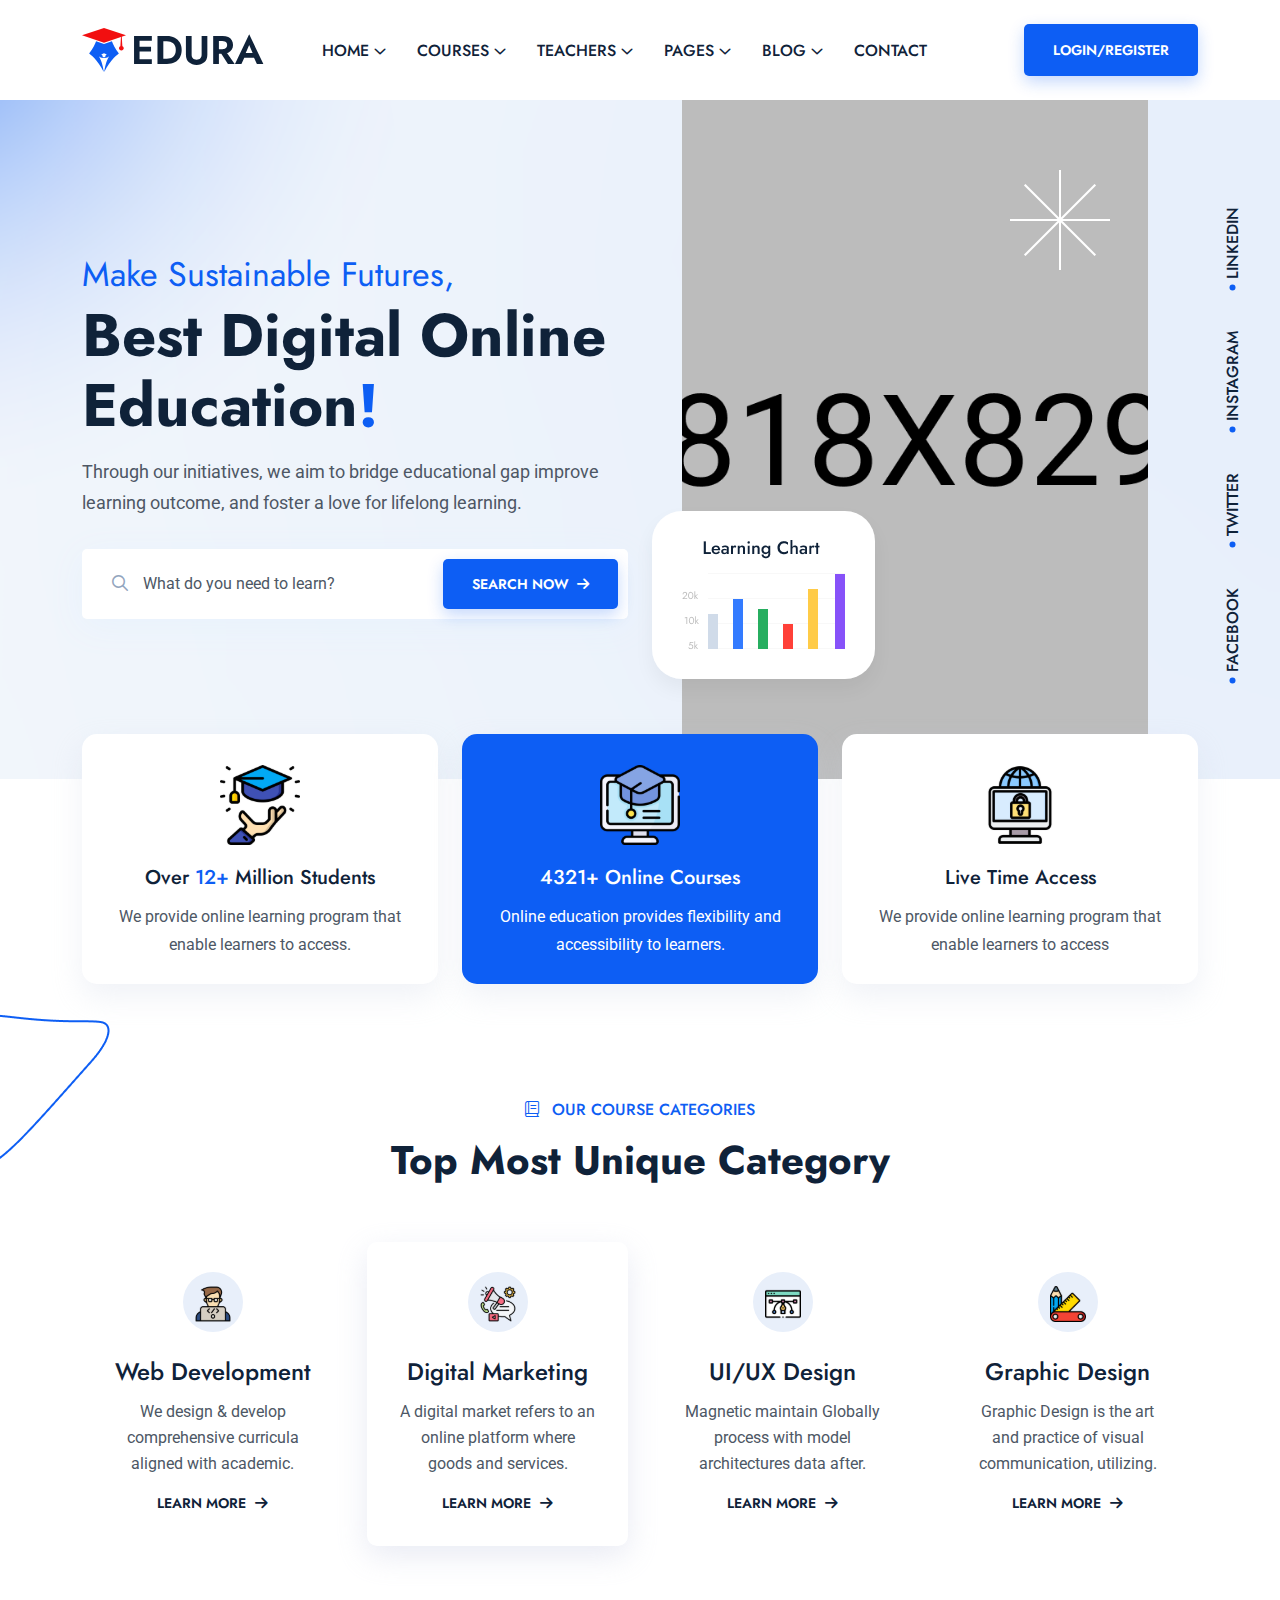
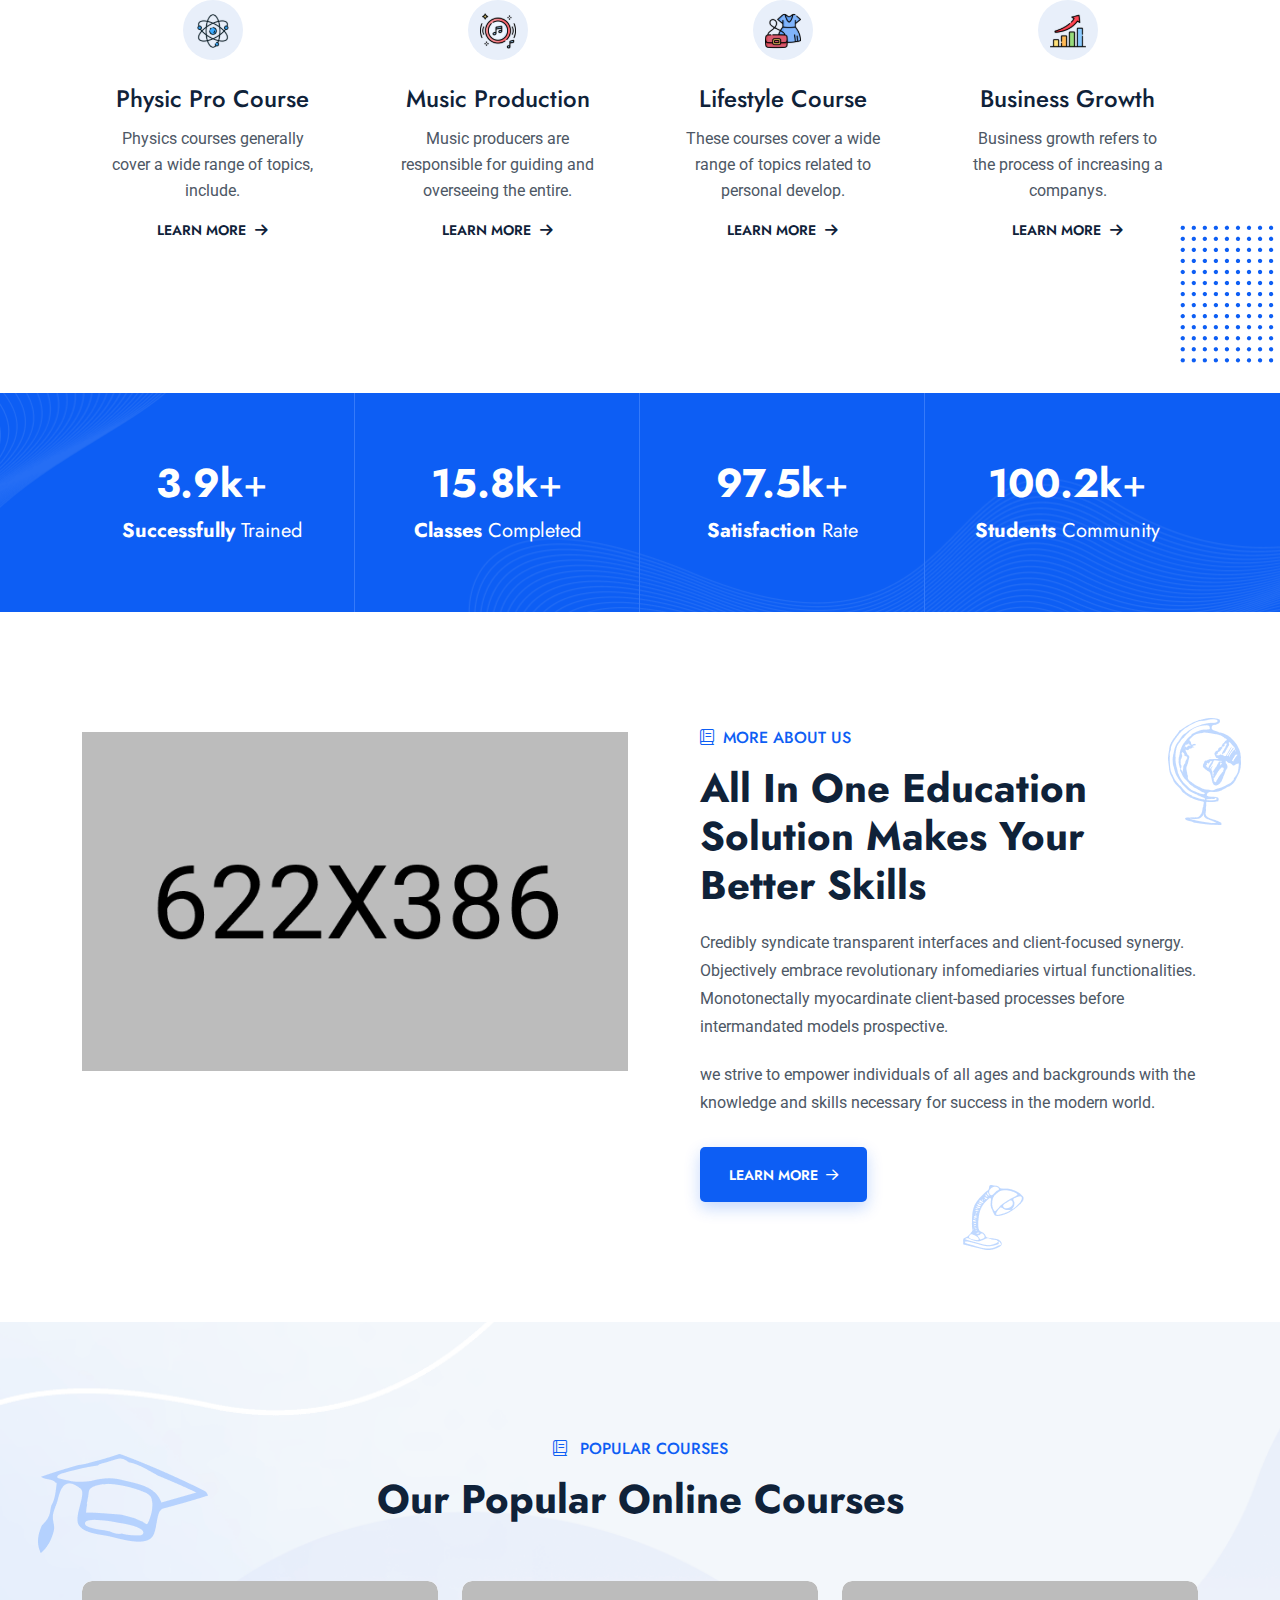
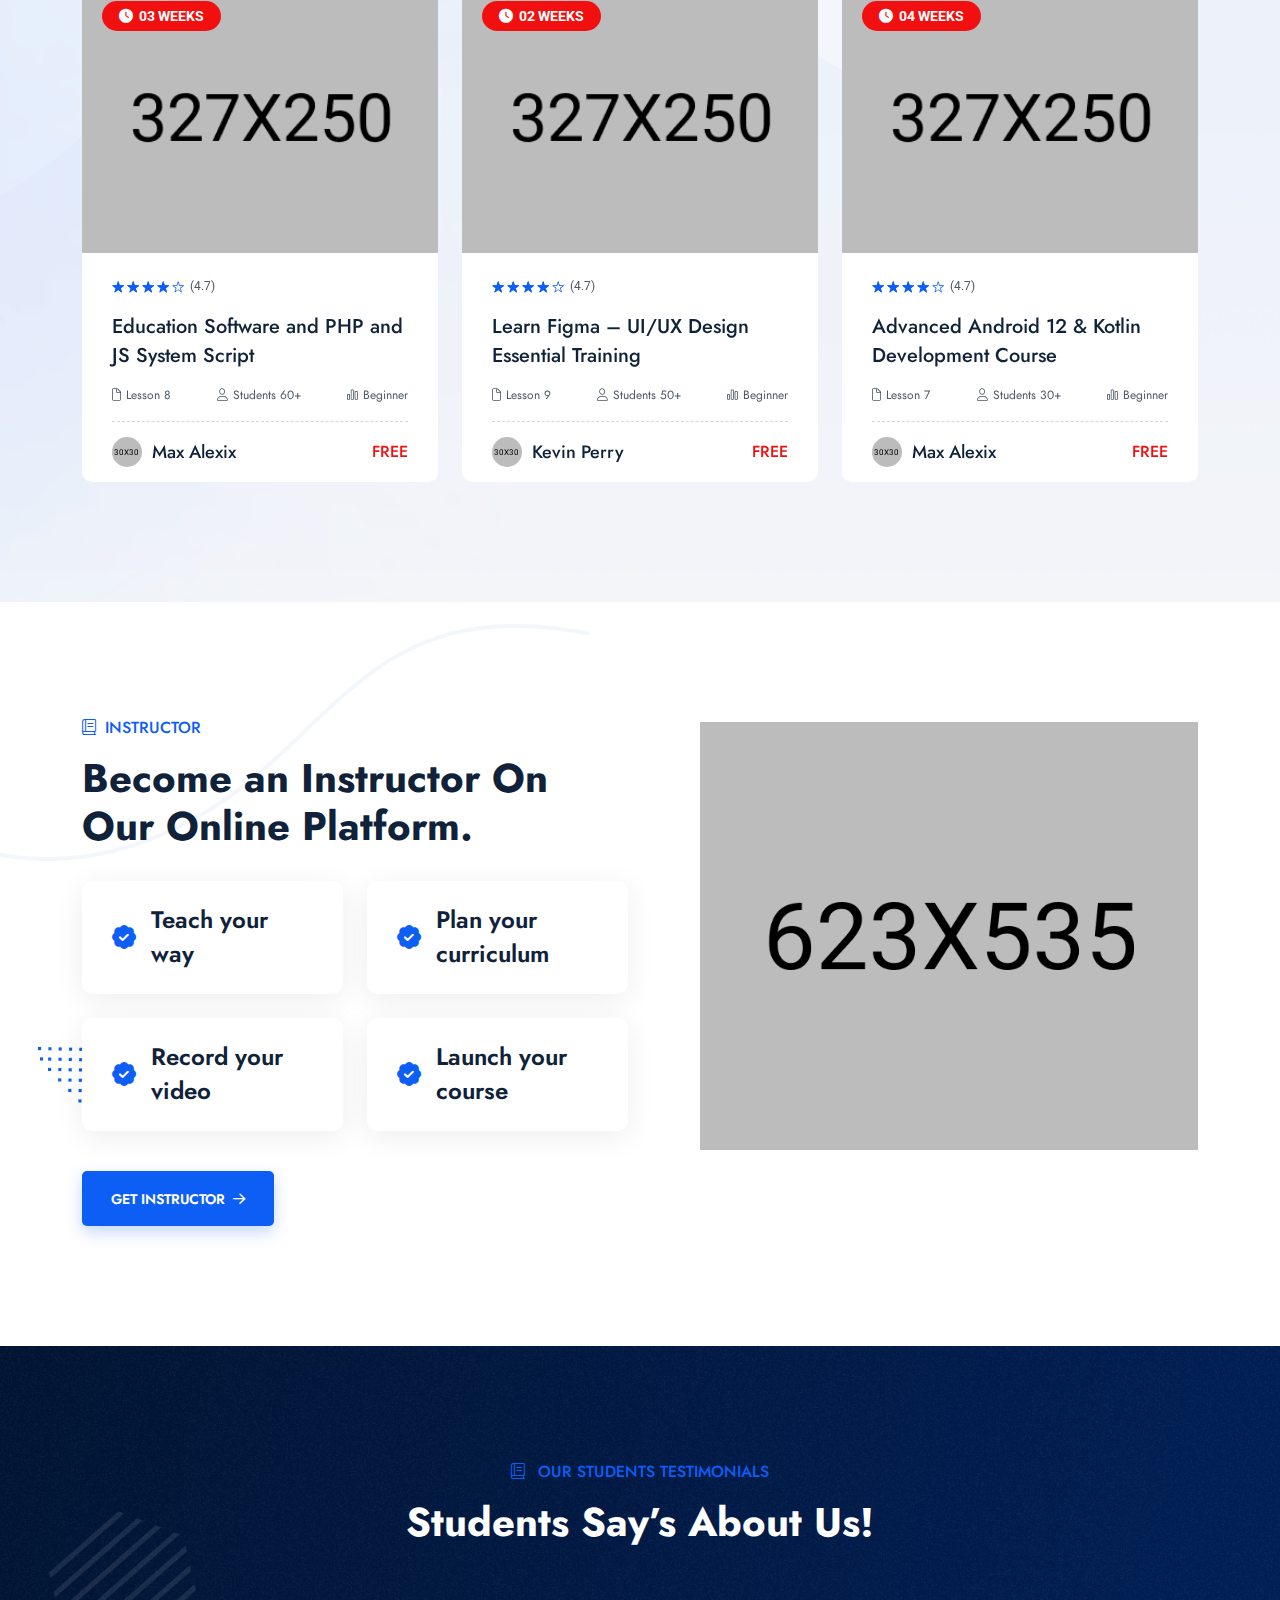
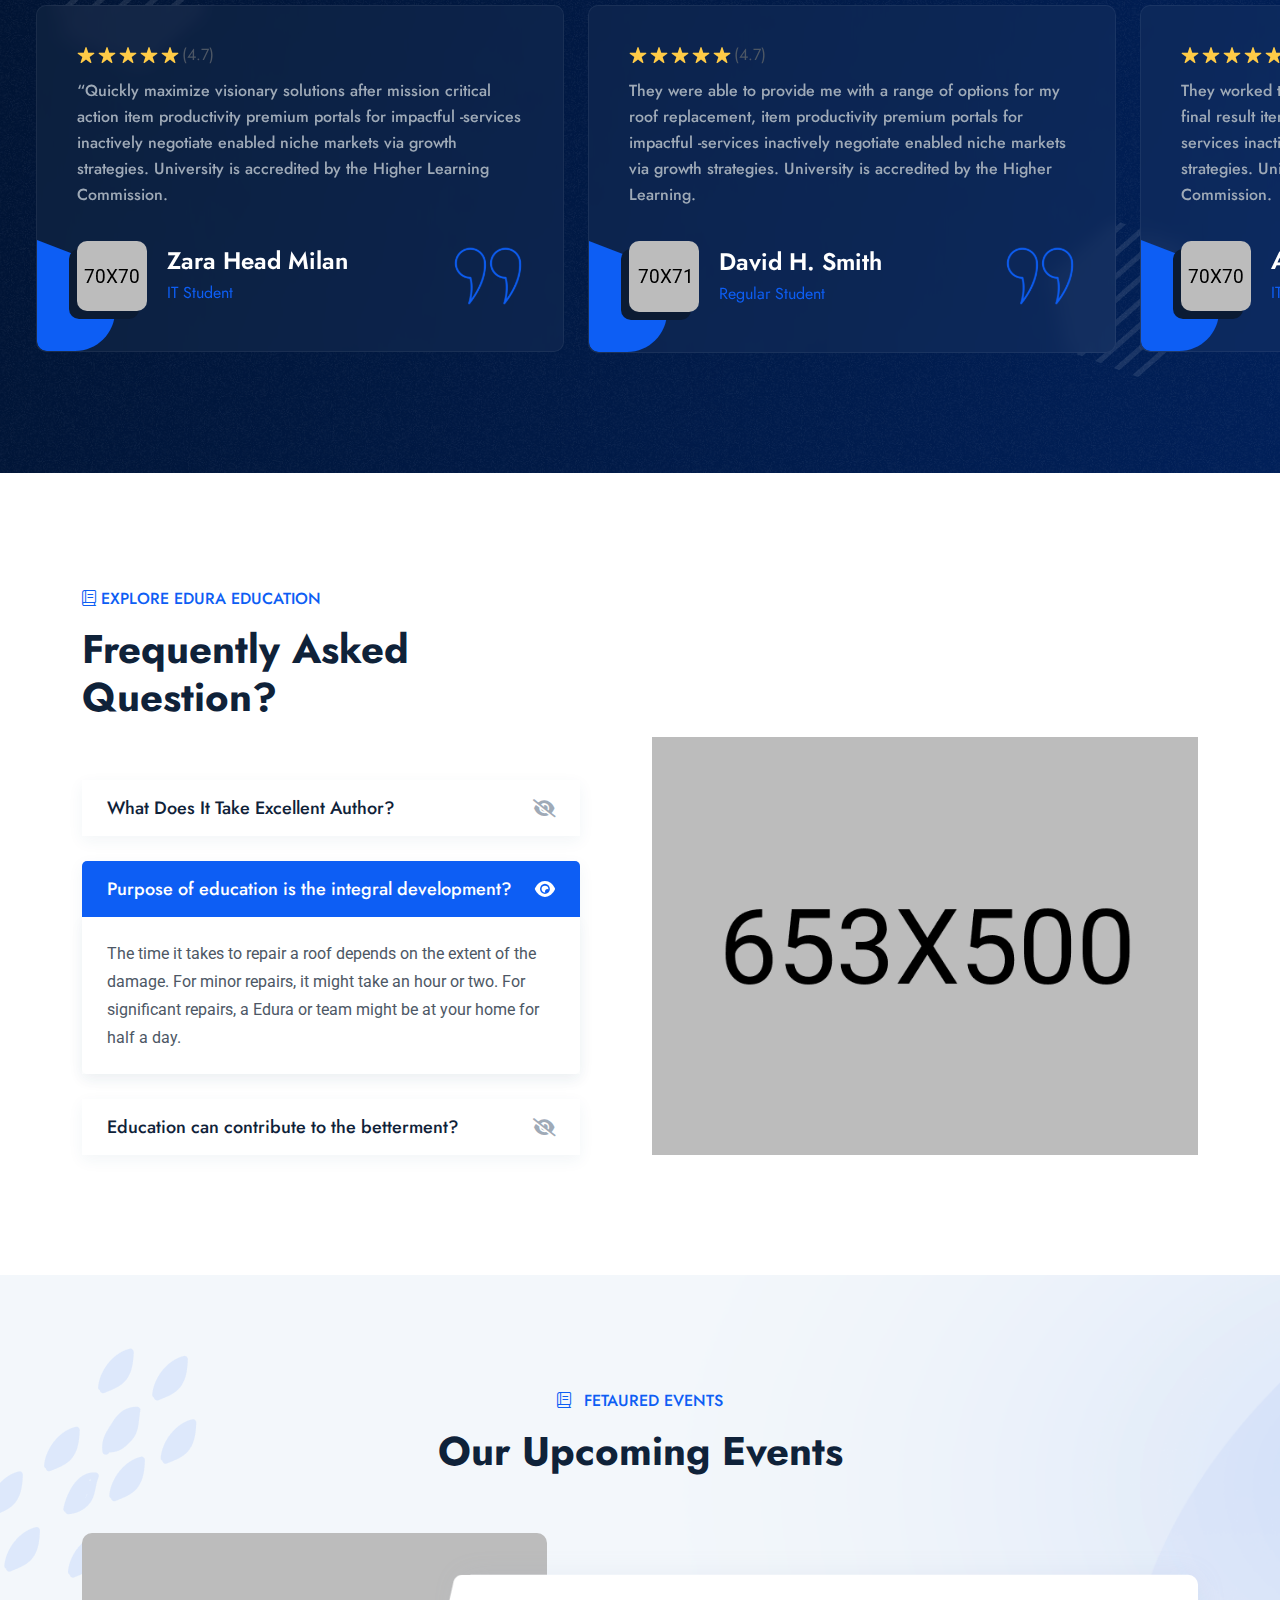
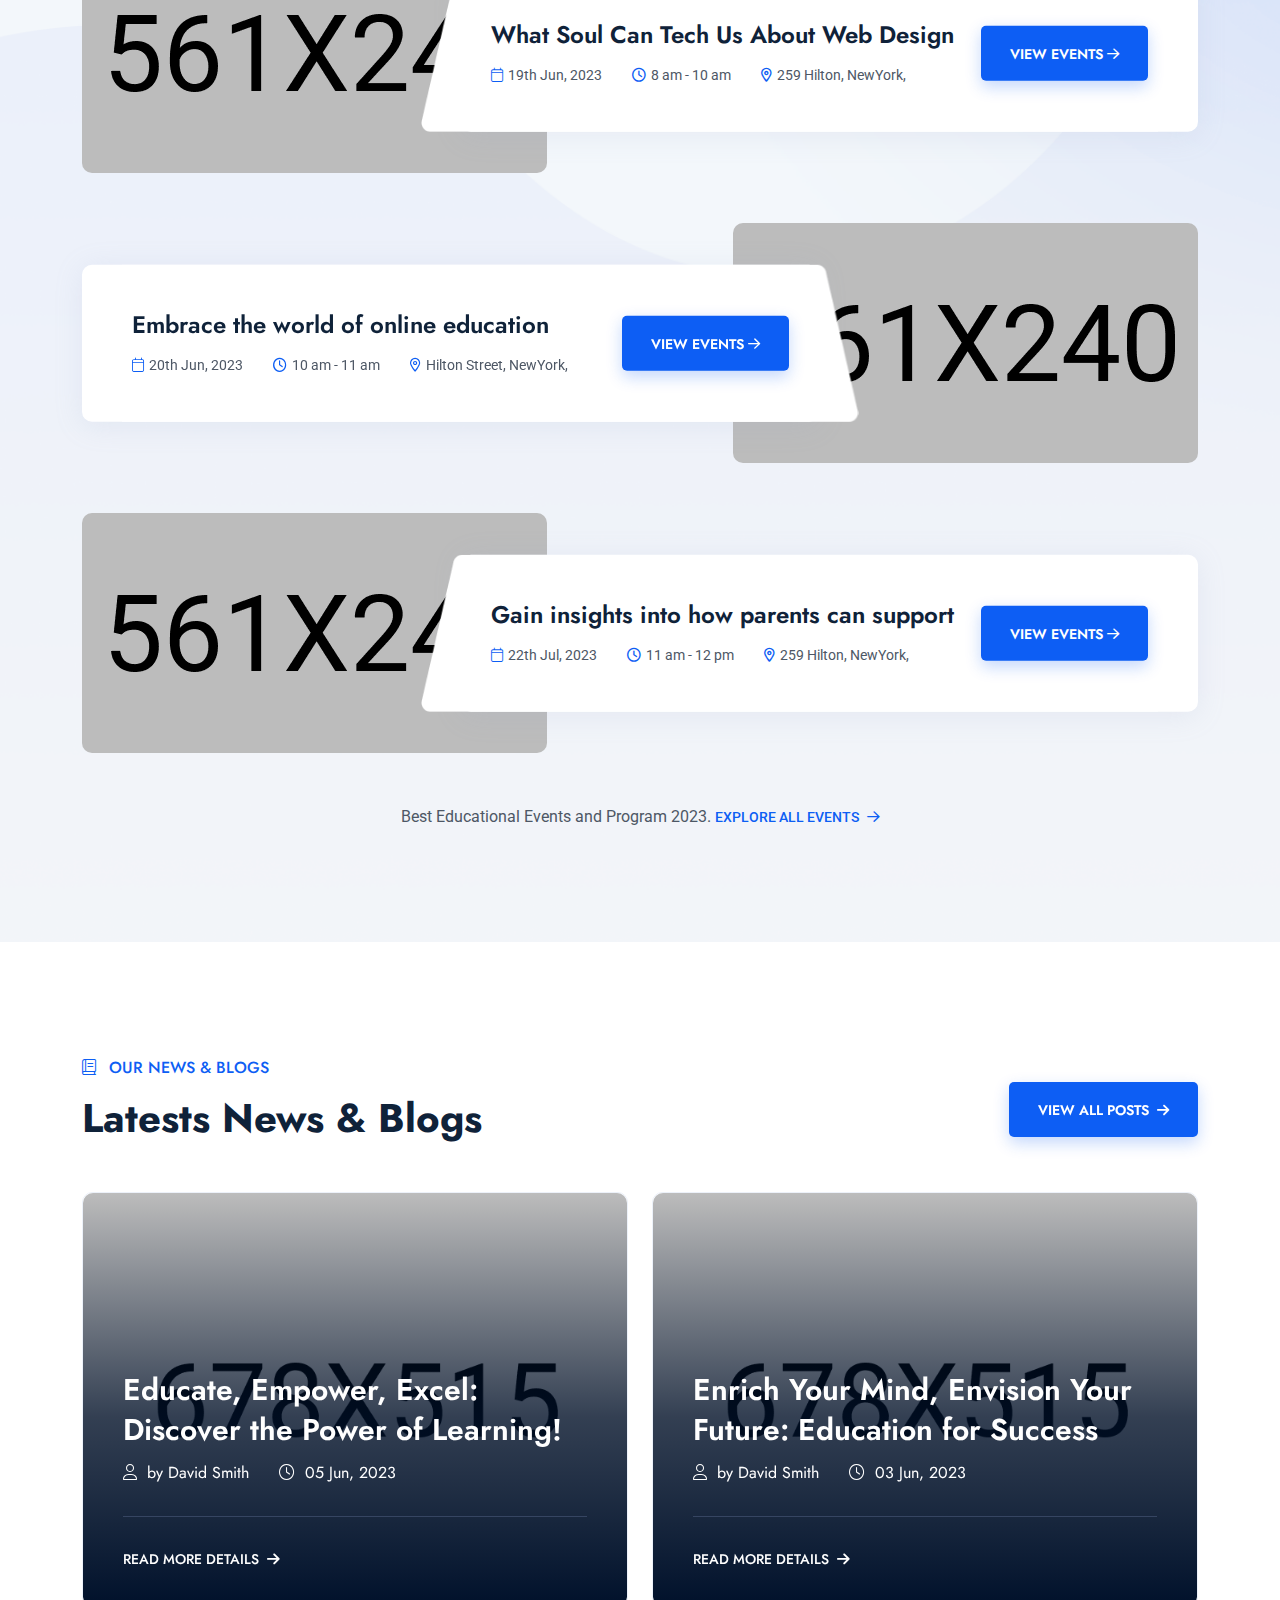
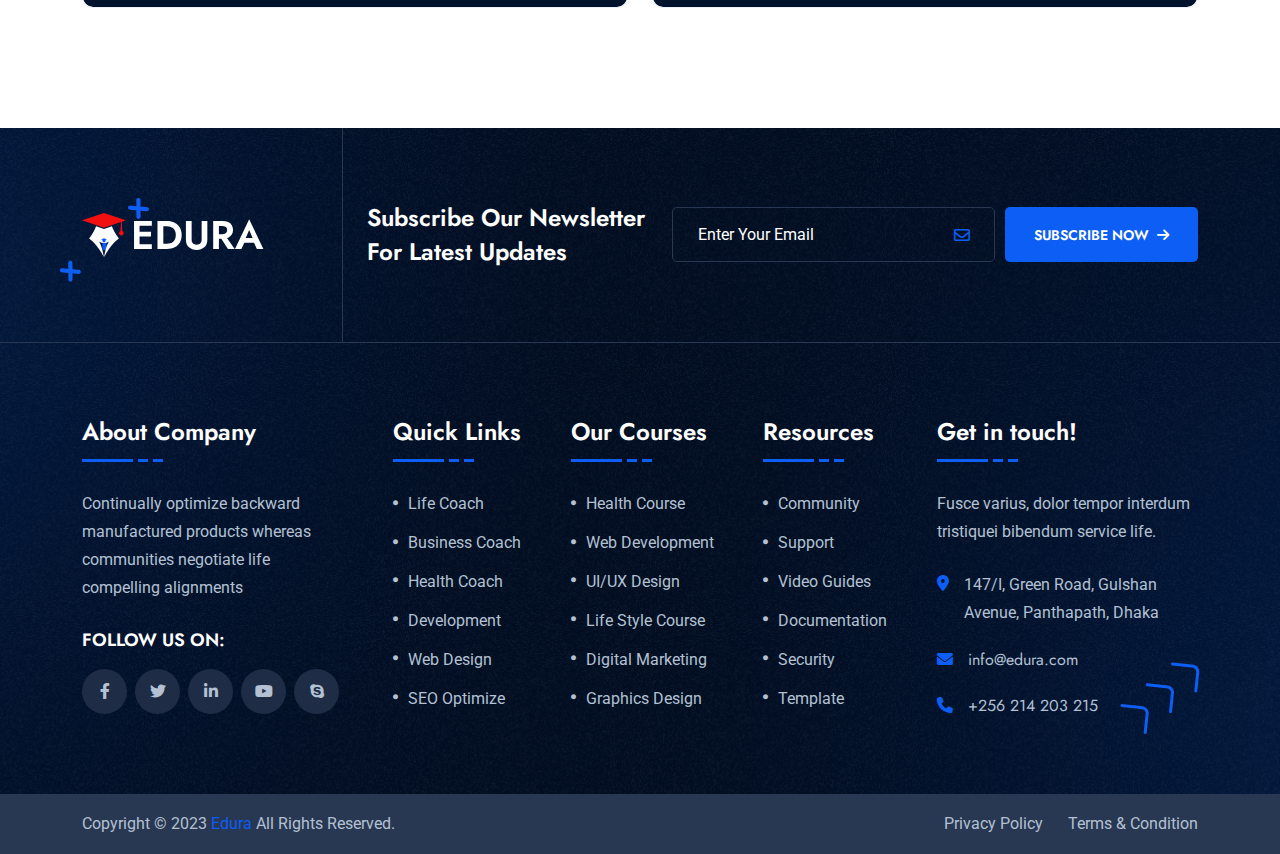
==== index.html @ b6bfb60b "first commit" ====
<!doctype html>
<html class="no-js" lang="zxx">

<head>
    <meta charset="utf-8">
    <meta http-equiv="x-ua-compatible" content="ie=edge">
    <title>Edura - Online Courses & Education HTML Template - Home Four</title>
    <meta name="author" content="themeholy">
    <meta name="description" content="Edura - Online Courses & Education HTML Template">
    <meta name="keywords" content="Edura - Online Courses & Education HTML Template">
    <meta name="robots" content="INDEX,FOLLOW">

    <!-- Mobile Specific Metas -->
    <meta name="viewport" content="width=device-width, initial-scale=1, shrink-to-fit=no">

    <!-- Favicons - Place favicon.ico in the root directory -->
    <link rel="apple-touch-icon" sizes="57x57" href="assets/img/favicons/apple-icon-57x57.png">
    <link rel="apple-touch-icon" sizes="60x60" href="assets/img/favicons/apple-icon-60x60.png">
    <link rel="apple-touch-icon" sizes="72x72" href="assets/img/favicons/apple-icon-72x72.png">
    <link rel="apple-touch-icon" sizes="76x76" href="assets/img/favicons/apple-icon-76x76.png">
    <link rel="apple-touch-icon" sizes="114x114" href="assets/img/favicons/apple-icon-114x114.png">
    <link rel="apple-touch-icon" sizes="120x120" href="assets/img/favicons/apple-icon-120x120.png">
    <link rel="apple-touch-icon" sizes="144x144" href="assets/img/favicons/apple-icon-144x144.png">
    <link rel="apple-touch-icon" sizes="152x152" href="assets/img/favicons/apple-icon-152x152.png">
    <link rel="apple-touch-icon" sizes="180x180" href="assets/img/favicons/apple-icon-180x180.png">
    <link rel="icon" type="image/png" sizes="192x192" href="assets/img/favicons/android-icon-192x192.png">
    <link rel="icon" type="image/png" sizes="32x32" href="assets/img/favicons/favicon-32x32.png">
    <link rel="icon" type="image/png" sizes="96x96" href="assets/img/favicons/favicon-96x96.png">
    <link rel="icon" type="image/png" sizes="16x16" href="assets/img/favicons/favicon-16x16.png">
    <link rel="manifest" href="assets/img/favicons/manifest.json">
    <meta name="msapplication-TileColor" content="#ffffff">
    <meta name="msapplication-TileImage" content="assets/img/favicons/ms-icon-144x144.png">
    <meta name="theme-color" content="#ffffff">

    <!--==============================
	  Google Fonts
	============================== -->
    <link rel="preconnect" href="https://fonts.googleapis.com">
    <link rel="preconnect" href="https://fonts.gstatic.com" crossorigin>
    <link href="https://fonts.googleapis.com/css2?family=Baloo+2:wght@400;500;600;700;800&family=Jost:wght@300;400;500;600;700;800;900&family=Roboto:wght@100;300;400;500;700&display=swap" rel="stylesheet">


    <!--==============================
	    All CSS File
	============================== -->
    <!-- Bootstrap -->
    <link rel="stylesheet" href="assets/css/bootstrap.min.css">
    <!-- Fontawesome Icon -->
    <link rel="stylesheet" href="assets/css/fontawesome.min.css">
    <!-- Magnific Popup -->
    <link rel="stylesheet" href="assets/css/magnific-popup.min.css">
    <!-- Slick Slider -->
    <link rel="stylesheet" href="assets/css/slick.min.css">
    <!-- Nice Select -->
    <link rel="stylesheet" href="assets/css/nice-select.min.css">
    <!-- Theme Custom CSS -->
    <link rel="stylesheet" href="assets/css/style.css">

</head>

<body>


    <!--[if lte IE 9]>
    	<p class="browserupgrade">You are using an <strong>outdated</strong> browser. Please <a href="https://browsehappy.com/">upgrade your browser</a> to improve your experience and security.</p>
  <![endif]-->



    <!--********************************
   		Code Start From Here 
	******************************** -->




    <!--==============================
     Preloader
  ==============================-->
    <div class="preloader ">
        <button class="th-btn style3 preloaderCls">Cancel Preloader </button>
        <div class="preloader-inner">
            <span class="loader"></span>
        </div>
    </div>
    <!--==============================
    Sidemenu
============================== -->
    <div class="sidemenu-wrapper d-none d-lg-block ">
        <div class="sidemenu-content">
            <button class="closeButton sideMenuCls"><i class="far fa-times"></i></button>
            <div class="widget woocommerce widget_shopping_cart">
                <h3 class="widget_title">Shopping cart</h3>
                <div class="widget_shopping_cart_content">
                    <ul class="woocommerce-mini-cart cart_list product_list_widget ">
                        <li class="woocommerce-mini-cart-item mini_cart_item">
                            <a href="#" class="remove remove_from_cart_button"><i class="far fa-times"></i></a>
                            <a href="#"><img src="assets/img/product/product_thumb_1_1.jpg" alt="Cart Image">Plastic Book Bags</a>
                            <span class="quantity">1 ×
                                <span class="woocommerce-Price-amount amount">
                                    <span class="woocommerce-Price-currencySymbol">$</span>940.00</span>
                            </span>
                        </li>
                        <li class="woocommerce-mini-cart-item mini_cart_item">
                            <a href="#" class="remove remove_from_cart_button"><i class="far fa-times"></i></a>
                            <a href="#"><img src="assets/img/product/product_thumb_1_2.jpg" alt="Cart Image">The Genie Mind</a>
                            <span class="quantity">1 ×
                                <span class="woocommerce-Price-amount amount">
                                    <span class="woocommerce-Price-currencySymbol">$</span>899.00</span>
                            </span>
                        </li>
                        <li class="woocommerce-mini-cart-item mini_cart_item">
                            <a href="#" class="remove remove_from_cart_button"><i class="far fa-times"></i></a>
                            <a href="#"><img src="assets/img/product/product_thumb_1_3.jpg" alt="Cart Image">The Energy Book</a>
                            <span class="quantity">1 ×
                                <span class="woocommerce-Price-amount amount">
                                    <span class="woocommerce-Price-currencySymbol">$</span>756.00</span>
                            </span>
                        </li>
                        <li class="woocommerce-mini-cart-item mini_cart_item">
                            <a href="#" class="remove remove_from_cart_button"><i class="far fa-times"></i></a>
                            <a href="#"><img src="assets/img/product/product_thumb_1_4.jpg" alt="Cart Image">Pencil Bag</a>
                            <span class="quantity">1 ×
                                <span class="woocommerce-Price-amount amount">
                                    <span class="woocommerce-Price-currencySymbol">$</span>723.00</span>
                            </span>
                        </li>
                        <li class="woocommerce-mini-cart-item mini_cart_item">
                            <a href="#" class="remove remove_from_cart_button"><i class="far fa-times"></i></a>
                            <a href="#"><img src="assets/img/product/product_thumb_1_5.jpg" alt="Cart Image">Sharpner</a>
                            <span class="quantity">1 ×
                                <span class="woocommerce-Price-amount amount">
                                    <span class="woocommerce-Price-currencySymbol">$</span>1080.00</span>
                            </span>
                        </li>
                    </ul>
                    <p class="woocommerce-mini-cart__total total">
                        <strong>Subtotal:</strong>
                        <span class="woocommerce-Price-amount amount">
                            <span class="woocommerce-Price-currencySymbol">$</span>4398.00</span>
                    </p>
                    <p class="woocommerce-mini-cart__buttons buttons">
                        <a href="cart.html" class="th-btn wc-forward">View cart</a>
                        <a href="checkout.html" class="th-btn checkout wc-forward">Checkout</a>
                    </p>
                </div>
            </div>
        </div>
    </div>
    <div class="popup-search-box d-none d-lg-block">
        <button class="searchClose"><i class="fal fa-times"></i></button>
        <form action="#">
            <input type="text" placeholder="What are you looking for?">
            <button type="submit"><i class="fal fa-search"></i></button>
        </form>
    </div>
    <!--==============================
    Mobile Menu
  ============================== -->
    <div class="th-menu-wrapper">
        <div class="th-menu-area text-center">
            <button class="th-menu-toggle"><i class="fal fa-times"></i></button>
            <div class="mobile-logo">
                <a href="index.html"><img src="assets/img/logo.svg" alt="Edura"></a>
            </div>
            <div class="th-mobile-menu">
                <ul>
                    <li class="menu-item-has-children">
                        <a href="index.html">Home</a>
                        <ul class="sub-menu">
                            <li class="menu-item-has-children">
                                <a href="#">Multipage</a>
                                <ul class="sub-menu">
                                    <li><a href="index.html">Home University</a></li>
                                    <li><a href="home-2.html">Home Online Education</a></li>
                                    <li><a href="home-3.html">Home University Admission</a></li>
                                    <li><a href="home-4.html">Home Digital Education</a></li>
                                    <li><a href="home-5.html">Home Academy <span class="new-label">New</span></a></li>
                                    <li><a href="home-6.html">Home Online Training <span class="new-label">New</span></a></li>
                                    <li><a href="home-7.html">Home Online Mentors <span class="new-label">New</span></a></li>
                                    <li><a href="home-8.html">Home Online Courses <span class="new-label">New</span></a></li>
                                    <li><a href="home-9.html">Home Kindergarten <span class="new-label">New</span></a></li>
                                    <li><a href="home-10.html">Home University <span class="new-label">New</span></a></li>
                                    <li><a href="home-11.html">Online Education <span class="new-label">New</span></a></li>
                                    <li><a href="home-12.html">Online Instructor <span class="new-label">New</span></a></li>
                                    <li><a href="home-13.html">Skill Development <span class="new-label">New</span></a></li>
                                    <li><a href="home-14.html">Home Trainer <span class="new-label">New</span></a></li>
                                    <li><a href="home-15.html">Home Admission <span class="new-label">New</span></a></li>
                                </ul>
                            </li>
                            <li class="menu-item-has-children">
                                <a href="#">Onepage</a>
                                <ul class="sub-menu">
                                    <li><a href="home1-onepage.html">University Onepage</a></li>
                                    <li><a href="home2-onepage.html">Online Education Onepage</a></li>
                                    <li><a href="home3-onepage.html">University Admission Onepage</a></li>
                                    <li><a href="home4-onepage.html">Digital Education Onepage</a></li>
                                    <li><a href="home5-onepage.html">Academy Onepage <span class="new-label">New</span></a></li>
                                    <li><a href="home6-onepage.html">Online Training Onepage <span class="new-label">New</span></a></li>
                                    <li><a href="home7-onepage.html">Online Mentors Onepage <span class="new-label">New</span></a></li>
                                    <li><a href="home8-onepage.html">Online Courses Onepage <span class="new-label">New</span></a></li>
                                    <li><a href="home9-onepage.html">Kindergarten Onepage <span class="new-label">New</span></a></li>
                                    <li><a href="home10-onepage.html">University Onepage <span class="new-label">New</span></a></li>
                                    <li><a href="home11-onepage.html">Online Education Onepage <span class="new-label">New</span></a></li>
                                    <li><a href="home12-onepage.html">Online Instructor Onepage <span class="new-label">New</span></a></li>
                                    <li><a href="home13-onepage.html">Skill Development Onepage <span class="new-label">New</span></a></li>
                                    <li><a href="home14-onepage.html">Trainer Onepage <span class="new-label">New</span></a></li>
                                    <li><a href="home15-onepage.html">Admission Onepage <span class="new-label">New</span></a></li>
                                </ul>
                            </li>
                            <li class="menu-item-has-children">
                                <a href="#">RTL</a>
                                <ul class="sub-menu">
                                    <li><a href="home1-rtl.html">University RTL</a></li>
                                    <li><a href="home2-rtl.html">Online Education RTL</a></li>
                                    <li><a href="home3-rtl.html">University Admission RTL</a></li>
                                    <li><a href="home4-rtl.html">Digital Education RTL</a></li>
                                </ul>
                            </li>
                        </ul>
                    </li>
                    <li class="menu-item-has-children">
                        <a href="#">Courses</a>
                        <ul class="sub-menu">
                            <li><a href="course.html">Courses With Sidebar</a></li>
                            <li><a href="course-2.html">Courses Without Sidebar</a></li>
                            <li><a href="course-3.html">Courses Videos</a></li>
                            <li><a href="course-details.html">Course Details</a></li>
                        </ul>
                    </li>
                    <li class="menu-item-has-children">
                        <a href="#">Teachers</a>
                        <ul class="sub-menu">
                            <li><a href="team.html">Instructors</a></li>
                            <li><a href="team-details.html">Instructors Details</a></li>
                        </ul>
                    </li>
                    <li class="menu-item-has-children">
                        <a href="#">Pages</a>
                        <ul class="sub-menu">
                            <li><a href="about.html">About Us</a></li>
                            <li class="menu-item-has-children">
                                <a href="#">Shop</a>
                                <ul class="sub-menu">
                                    <li><a href="shop.html">Shop</a></li>
                                    <li><a href="shop-details.html">Shop Details</a></li>
                                    <li><a href="cart.html">Cart Page</a></li>
                                    <li><a href="checkout.html">Checkout</a></li>
                                    <li><a href="wishlist.html">Wishlist</a></li>
                                </ul>
                            </li>
                            <li><a href="event.html">Events</a></li>
                            <li><a href="event-details.html">Event Details</a></li>
                            <li><a href="gallery.html">Gallery</a></li>
                            <li><a href="error.html">Error Page</a></li>
                        </ul>
                    </li>
                    <li class="menu-item-has-children">
                        <a href="#">Blog</a>
                        <ul class="sub-menu">
                            <li><a href="blog.html">Blog</a></li>
                            <li><a href="blog-details.html">Blog Details</a></li>
                        </ul>
                    </li>
                    <li>
                        <a href="contact.html">Contact</a>
                    </li>
                </ul>
            </div>
        </div>
    </div>
    <!--==============================
	Header Area
==============================-->
    <header class="th-header header-layout4">
        <div class="sticky-wrapper">
            <!-- Main Menu Area -->
            <div class="menu-area">
                <div class="container th-container3">
                    <div class="row align-items-center justify-content-between">
                        <div class="col-auto">
                            <div class="header-logo">
                                <a href="index.html"><img src="assets/img/logo.svg" alt="Edura"></a>
                            </div>
                        </div>
                        <div class="col-auto">
                            <nav class="main-menu d-none d-lg-inline-block">
                                <ul>
                                    <li class="menu-item-has-children">
                                        <a href="index.html">Home</a>
                                        <ul class="sub-menu">
                                            <li class="menu-item-has-children">
                                                <a href="#">Multipage</a>
                                                <ul class="sub-menu">
                                                    <li><a href="index.html">Home University</a></li>
                                                    <li><a href="home-2.html">Home Online Education</a></li>
                                                    <li><a href="home-3.html">Home University Admission</a></li>
                                                    <li><a href="home-4.html">Home Digital Education</a></li>
                                                    <li><a href="home-5.html">Home Academy <span class="new-label">New</span></a></li>
                                                    <li><a href="home-6.html">Home Online Training <span class="new-label">New</span></a></li>
                                                    <li><a href="home-7.html">Home Online Mentors <span class="new-label">New</span></a></li>
                                                    <li><a href="home-8.html">Home Online Courses <span class="new-label">New</span></a></li>
                                                    <li><a href="home-9.html">Home Kindergarten <span class="new-label">New</span></a></li>
                                                    <li><a href="home-10.html">Home University <span class="new-label">New</span></a></li>
                                                    <li><a href="home-11.html">Online Education <span class="new-label">New</span></a></li>
                                                    <li><a href="home-12.html">Online Instructor <span class="new-label">New</span></a></li>
                                                    <li><a href="home-13.html">Skill Development <span class="new-label">New</span></a></li>
                                                    <li><a href="home-14.html">Home Trainer <span class="new-label">New</span></a></li>
                                                    <li><a href="home-15.html">Home Admission <span class="new-label">New</span></a></li>
                                                </ul>
                                            </li>
                                            <li class="menu-item-has-children">
                                                <a href="#">Onepage</a>
                                                <ul class="sub-menu">
                                                    <li><a href="home1-onepage.html">University Onepage</a></li>
                                                    <li><a href="home2-onepage.html">Online Education Onepage</a></li>
                                                    <li><a href="home3-onepage.html">University Admission Onepage</a></li>
                                                    <li><a href="home4-onepage.html">Digital Education Onepage</a></li>
                                                    <li><a href="home5-onepage.html">Academy Onepage <span class="new-label">New</span></a></li>
                                                    <li><a href="home6-onepage.html">Online Training Onepage <span class="new-label">New</span></a></li>
                                                    <li><a href="home7-onepage.html">Online Mentors Onepage <span class="new-label">New</span></a></li>
                                                    <li><a href="home8-onepage.html">Online Courses Onepage <span class="new-label">New</span></a></li>
                                                    <li><a href="home9-onepage.html">Kindergarten Onepage <span class="new-label">New</span></a></li>
                                                    <li><a href="home10-onepage.html">University Onepage <span class="new-label">New</span></a></li>
                                                    <li><a href="home11-onepage.html">Online Education Onepage <span class="new-label">New</span></a></li>
                                                    <li><a href="home12-onepage.html">Online Instructor Onepage <span class="new-label">New</span></a></li>
                                                    <li><a href="home13-onepage.html">Skill Development Onepage <span class="new-label">New</span></a></li>
                                                    <li><a href="home14-onepage.html">Trainer Onepage <span class="new-label">New</span></a></li>
                                                    <li><a href="home15-onepage.html">Admission Onepage <span class="new-label">New</span></a></li>
                                                </ul>
                                            </li>
                                            <li class="menu-item-has-children">
                                                <a href="#">RTL</a>
                                                <ul class="sub-menu">
                                                    <li><a href="home1-rtl.html">University RTL</a></li>
                                                    <li><a href="home2-rtl.html">Online Education RTL</a></li>
                                                    <li><a href="home3-rtl.html">University Admission RTL</a></li>
                                                    <li><a href="home4-rtl.html">Digital Education RTL</a></li>
                                                </ul>
                                            </li>
                                        </ul>
                                    </li>
                                    <li class="menu-item-has-children">
                                        <a href="#">Courses</a>
                                        <ul class="sub-menu">
                                            <li><a href="course.html">Courses With Sidebar</a></li>
                                            <li><a href="course-2.html">Courses Without Sidebar</a></li>
                                            <li><a href="course-3.html">Courses Videos</a></li>
                                            <li><a href="course-details.html">Course Details</a></li>
                                        </ul>
                                    </li>
                                    <li class="menu-item-has-children">
                                        <a href="#">Teachers</a>
                                        <ul class="sub-menu">
                                            <li><a href="team.html">Instructors</a></li>
                                            <li><a href="team-details.html">Instructors Details</a></li>
                                        </ul>
                                    </li>
                                    <li class="menu-item-has-children">
                                        <a href="#">Pages</a>
                                        <ul class="sub-menu">
                                            <li><a href="about.html">About Us</a></li>
                                            <li class="menu-item-has-children">
                                                <a href="#">Shop</a>
                                                <ul class="sub-menu">
                                                    <li><a href="shop.html">Shop</a></li>
                                                    <li><a href="shop-details.html">Shop Details</a></li>
                                                    <li><a href="cart.html">Cart Page</a></li>
                                                    <li><a href="checkout.html">Checkout</a></li>
                                                    <li><a href="wishlist.html">Wishlist</a></li>
                                                </ul>
                                            </li>
                                            <li><a href="event.html">Events</a></li>
                                            <li><a href="event-details.html">Event Details</a></li>
                                            <li><a href="gallery.html">Gallery</a></li>
                                            <li><a href="error.html">Error Page</a></li>
                                        </ul>
                                    </li>
                                    <li class="menu-item-has-children">
                                        <a href="#">Blog</a>
                                        <ul class="sub-menu">
                                            <li><a href="blog.html">Blog</a></li>
                                            <li><a href="blog-details.html">Blog Details</a></li>
                                        </ul>
                                    </li>
                                    <li>
                                        <a href="contact.html">Contact</a>
                                    </li>
                                </ul>
                            </nav>
                            <button type="button" class="th-menu-toggle d-block d-lg-none"><i class="far fa-bars"></i></button>
                        </div>
                        <div class="col-auto d-none d-xl-block">
                            <div class="header-button">
                                <div class="category-menu-wrap mr-5">
                                    <a class="menu-expand" href="#"><i class="fa-solid fa-grid-2 me-2 text-theme"></i>Categories <i class="fa-solid fa-angle-down ms-auto"></i></a>
                                    <nav class="category-menu">
                                        <ul>
                                            <li><a href="course">Javascript</a></li>
                                            <li><a href="course">Marketing</a></li>
                                            <li><a href="course">Data Science</a></li>
                                            <li><a href="course">Content Writing</a></li>
                                            <li><a href="course">Freelancing</a></li>
                                            <li><a href="course">Startup Growth</a></li>
                                            <li><a href="course">UI/UX Design</a></li>
                                            <li><a href="course">Web Development</a></li>
                                        </ul>
                                    </nav>
                                    <form class="search-form">
                                        <input type="text" placeholder="Search For Course....">
                                        <button type="submit"><i class="far fa-search"></i></button>
                                    </form>
                                </div>
                                <a href="wishlist.html" class="icon-btn">
                                    <i class="far fa-heart"></i>
                                    <span class="badge">3</span>
                                </a>
                                <button type="button" class="icon-btn sideMenuToggler">
                                    <i class="far fa-shopping-cart"></i>
                                    <span class="badge">5</span>
                                </button>
                                <a href="contact.html" class="th-btn ml-25">Login/Register</a>
                            </div>
                        </div>
                    </div>
                </div>
            </div>
        </div>
    </header>
    <!--==============================
Hero Area
==============================-->
    <div class="th-hero-wrapper hero-4" id="hero">
        <div class="th-hero-bg" data-bg-src="assets/img/hero/hero_bg_4_1.jpg"></div>
        <div class="container z-index-common">
            <div class="row">
                <div class="col-lg-6">
                    <div class="hero-style4">
                        <span class="hero-subtitle">Make Sustainable Futures,</span>
                        <h1 class="hero-title">Best Digital Online Education<span class="text-theme">!</span></h1>
                        <p class="hero-text">Through our initiatives, we aim to bridge educational gap improve learning outcome, and foster a love for lifelong learning.</p>
                        <form class="search-form">
                            <div class="form-group">
                                <i class="far fa-search"></i>
                                <input type="text" placeholder="What do you need to learn?">
                            </div>
                            <button class="th-btn" type="submit">Search Now <i class="fas fa-arrow-right ms-1"></i></button>
                        </form>
                    </div>
                </div>
                <div class="col-lg-6 text-end">
                    <div class="hero-img4">
                        <img src="assets/img/hero/hero_thumb_4_1.jpg" alt="hero">
                        <div class="img2 jump">
                            <img src="assets/img/hero/hero_thumb_4_2.jpg" alt="shape">
                        </div>
                    </div>
                </div>
            </div>
        </div>
        <div class="hero-shape shape1 spin">
            <img src="assets/img/hero/shape_4_1.png" alt="shape">
        </div>
        <div class="hero-social">
            <a target="_blank" href="https://facebook.com/">Facebook</a>
            <a target="_blank" href="https://twitter.com/">Twitter</a>
            <a target="_blank" href="https://instagram.com/">Instagram</a>
            <a target="_blank" href="https://linkedin.com/">LinkedIn</a>
        </div>
    </div>
    <!--======== / Hero Section ========-->
    <!--==============================
Service Area  
==============================-->
    <section class="service-sec-2 ">
        <div class="container">
            <div class="row gy-4 justify-content-center">
                <div class="col-md-6 col-lg-4">
                    <div class="service-card style2 service-card2">
                        <div class="service-card-icon">
                            <img src="assets/img/icon/service-icon-2-1.svg" alt="icon">
                        </div>
                        <div class="service-content">
                            <h3 class="service-card-title"><a href="service-details.html">Over <span><span class="counter-number">18</span>+</span> Million Students</a></h3>
                            <p class="service-card-text">We provide online learning program that enable learners to access.</p>
                        </div>
                    </div>
                </div>

                <div class="col-md-6 col-lg-4">
                    <div class="service-card style2 service-card2 service-card2-active">
                        <div class="service-card-icon">
                            <img src="assets/img/icon/service-icon-2-2.svg" alt="icon">
                        </div>
                        <div class="service-content">
                            <h3 class="service-card-title"><a href="service-details.html"><span><span class="counter-number">6354</span>+</span> Online Courses</a></h3>
                            <p class="service-card-text">Online education provides flexibility and accessibility to learners.</p>
                        </div>
                    </div>
                </div>

                <div class="col-md-6 col-lg-4">
                    <div class="service-card style2 service-card2 ">
                        <div class="service-card-icon">
                            <img src="assets/img/icon/service-icon-2-3.svg" alt="icon">
                        </div>
                        <div class="service-content">
                            <h3 class="service-card-title"><a href="service-details.html">Live Time Access</a></h3>
                            <p class="service-card-text">We provide online learning program that enable learners to access</p>
                        </div>
                    </div>
                </div>

            </div>
        </div>
    </section>
    <!--==============================
Contact Area  
==============================-->
    <div class="space overflow-hidden">
        <div class="shape-mockup category_3_shape1 jump d-lg-block d-none" data-bottom="3%" data-right="-3%">
            <img src="assets/img/normal/category_3_shape1.png" alt="img">
        </div>
        <div class="shape-mockup category_3_shape2 spin d-lg-block d-none" data-top="3%" data-left="-3%">
            <img src="assets/img/normal/category_3_shape2.png" alt="img">
        </div>
        <div class="container">
            <div class="title-area text-center">
                <span class="sub-title"><i class="fal fa-book me-2"></i> Our Course Categories</span>
                <h2 class="sec-title">Top Most Unique Category</h2>
            </div>
            <div class="row gy-4">

                <div class="col-lg-4 col-xl-3 col-md-6">
                    <div class="category-card style2 cat-card2">
                        <div class="category-card_icon">
                            <img src="assets/img/icon/category_3_1.svg" alt="icon">
                        </div>
                        <div class="category-card_content">
                            <h3 class="box-title"><a href="course.html">Web Development</a></h3>
                            <span class="category-card_text">We design & develop comprehensive curricula aligned with academic.</span>
                            <a href="course.html" class="link-btn">LEARN MORE <i class="fas fa-arrow-right"></i></a>
                        </div>
                    </div>
                </div>


                <div class="col-lg-4 col-xl-3 col-md-6">
                    <div class="category-card style2 cat-card2 cat-card2-active">
                        <div class="category-card_icon">
                            <img src="assets/img/icon/category_3_2.svg" alt="icon">
                        </div>
                        <div class="category-card_content">
                            <h3 class="box-title"><a href="course.html">Digital Marketing</a></h3>
                            <span class="category-card_text">A digital market refers to an online platform where goods and services.</span>
                            <a href="course.html" class="link-btn">LEARN MORE <i class="fas fa-arrow-right"></i></a>
                        </div>
                    </div>
                </div>


                <div class="col-lg-4 col-xl-3 col-md-6">
                    <div class="category-card style2 cat-card2 ">
                        <div class="category-card_icon">
                            <img src="assets/img/icon/category_3_3.svg" alt="icon">
                        </div>
                        <div class="category-card_content">
                            <h3 class="box-title"><a href="course.html">UI/UX Design</a></h3>
                            <span class="category-card_text">Magnetic maintain Globally process with model architectures data after.</span>
                            <a href="course.html" class="link-btn">LEARN MORE <i class="fas fa-arrow-right"></i></a>
                        </div>
                    </div>
                </div>


                <div class="col-lg-4 col-xl-3 col-md-6">
                    <div class="category-card style2 cat-card2 ">
                        <div class="category-card_icon">
                            <img src="assets/img/icon/category_3_4.svg" alt="icon">
                        </div>
                        <div class="category-card_content">
                            <h3 class="box-title"><a href="course.html">Graphic Design</a></h3>
                            <span class="category-card_text">Graphic Design is the art and practice of visual communication, utilizing.</span>
                            <a href="course.html" class="link-btn">LEARN MORE <i class="fas fa-arrow-right"></i></a>
                        </div>
                    </div>
                </div>


                <div class="col-lg-4 col-xl-3 col-md-6">
                    <div class="category-card style2 cat-card2 ">
                        <div class="category-card_icon">
                            <img src="assets/img/icon/category_3_5.svg" alt="icon">
                        </div>
                        <div class="category-card_content">
                            <h3 class="box-title"><a href="course.html">Physic Pro Course</a></h3>
                            <span class="category-card_text">Physics courses generally cover a wide range of topics, include.</span>
                            <a href="course.html" class="link-btn">LEARN MORE <i class="fas fa-arrow-right"></i></a>
                        </div>
                    </div>
                </div>


                <div class="col-lg-4 col-xl-3 col-md-6">
                    <div class="category-card style2 cat-card2 ">
                        <div class="category-card_icon">
                            <img src="assets/img/icon/category_3_6.svg" alt="icon">
                        </div>
                        <div class="category-card_content">
                            <h3 class="box-title"><a href="course.html">Music Production</a></h3>
                            <span class="category-card_text">Music producers are responsible for guiding and overseeing the entire.</span>
                            <a href="course.html" class="link-btn">LEARN MORE <i class="fas fa-arrow-right"></i></a>
                        </div>
                    </div>
                </div>


                <div class="col-lg-4 col-xl-3 col-md-6">
                    <div class="category-card style2 cat-card2 ">
                        <div class="category-card_icon">
                            <img src="assets/img/icon/category_3_7.svg" alt="icon">
                        </div>
                        <div class="category-card_content">
                            <h3 class="box-title"><a href="course.html">Lifestyle Course</a></h3>
                            <span class="category-card_text">These courses cover a wide range of topics related to personal develop.</span>
                            <a href="course.html" class="link-btn">LEARN MORE <i class="fas fa-arrow-right"></i></a>
                        </div>
                    </div>
                </div>


                <div class="col-lg-4 col-xl-3 col-md-6">
                    <div class="category-card style2 cat-card2 ">
                        <div class="category-card_icon">
                            <img src="assets/img/icon/category_3_8.svg" alt="icon">
                        </div>
                        <div class="category-card_content">
                            <h3 class="box-title"><a href="course.html">Business Growth</a></h3>
                            <span class="category-card_text">Business growth refers to the process of increasing a companys.</span>
                            <a href="course.html" class="link-btn">LEARN MORE <i class="fas fa-arrow-right"></i></a>
                        </div>
                    </div>
                </div>

            </div>
        </div>
    </div>
    <!--==============================
Counter Area  
==============================-->
    <div class="counter-area-2" data-bg-src="assets/img/bg/counter-bg_1.png">
        <div class="container">
            <div class="row justify-content-between">
                <div class="col-sm-6 col-xl-3 counter-card-wrap">
                    <div class="counter-card">
                        <h2 class="counter-card_number"><span class="counter-number">3.9</span>k<span class="fw-normal">+</span></h2>
                        <p class="counter-card_text"><strong>Successfully</strong> Trained</p>
                    </div>
                </div>
                <div class="col-sm-6 col-xl-3 counter-card-wrap">
                    <div class="counter-card">
                        <h2 class="counter-card_number"><span class="counter-number">15.8</span>k<span class="fw-normal">+</span></h2>
                        <p class="counter-card_text"><strong>Classes</strong> Completed</p>
                    </div>
                </div>
                <div class="col-sm-6 col-xl-3 counter-card-wrap">
                    <div class="counter-card">
                        <h2 class="counter-card_number"><span class="counter-number">97.5</span>k<span class="fw-normal">+</span></h2>
                        <p class="counter-card_text"><strong>Satisfaction</strong> Rate</p>
                    </div>
                </div>
                <div class="col-sm-6 col-xl-3 counter-card-wrap">
                    <div class="counter-card">
                        <h2 class="counter-card_number"><span class="counter-number">100.2</span>k<span class="fw-normal">+</span></h2>
                        <p class="counter-card_text"><strong>Students</strong> Community</p>
                    </div>
                </div>
            </div>
        </div>
    </div>
    <!--==============================
About Area  
==============================-->
    <div class="overflow-hidden position-relative space" id="about-sec">
        <div class="about-4-bg-shape1 shape-mockup jump d-md-block d-none" data-right="3%" data-top="15%">
            <img src="assets/img/normal/about_4_shape1.png" alt="shapes">
        </div>
        <div class="about-4-bg-shape2 shape-mockup jump-reverse d-md-block d-none" data-right="20%" data-bottom="10%">
            <img src="assets/img/normal/about_4_shape2.png" alt="shapes">
        </div>

        <div class="container">
            <div class="row">
                <div class="col-xl-6">
                    <div class="mb-5 mb-xl-0">
                        <img src="assets/img/normal/about_4_1.png" alt="img">
                    </div>
                </div>
                <div class="col-xl-6">
                    <div class="ms-xl-5">
                        <div class="title-area mb-30">
                            <span class="sub-title"><i class="fal fa-book me-1"></i> More About Us</span>
                            <h2 class="sec-title">All In One Education Solution Makes Your Better Skills</h2>
                        </div>
                        <p class="mt-n2 mb-20">Credibly syndicate transparent interfaces and client-focused synergy. Objectively embrace revolutionary infomediaries virtual functionalities. Monotonectally myocardinate client-based processes before intermandated models prospective.</p>
                        <p class="mb-30">we strive to empower individuals of all ages and backgrounds with the knowledge and skills necessary for success in the modern world.</p>
                        <a href="about.html" class="th-btn">LEARN MORE<i class="fa-regular fa-arrow-right ms-2"></i></a>
                    </div>
                </div>
            </div>
        </div>
    </div>
    <!--==============================
Servce Area  
==============================-->
    <section class="space" data-bg-src="assets/img/bg/course_bg_3.png" id="course-sec">
        <div class="course_6_shape1 shape-mockup jump d-lg-block d-none" data-left="3%" data-top="15%">
            <img src="assets/img/normal/course_6_shape1.png" alt="img">
        </div>
        <div class="container">
            <div class="title-area text-center">
                <span class="sub-title"><i class="fal fa-book me-2"></i> Popular Courses</span>
                <h2 class="sec-title">Our Popular Online Courses</h2>
            </div>
            <div class="row slider-shadow th-carousel course-slider-1" data-slide-show="4" data-ml-slide-show="3" data-lg-slide-show="3" data-md-slide-show="2" data-sm-slide-show="1" data-arrows="true">
                <div class="col-md-6 col-lg-4">
                    <div class="course-box">
                        <div class="course-img">
                            <img src="assets/img/course/course_1_1.png" alt="img">
                            <span class="tag"><i class="fas fa-clock"></i> 03 WEEKS</span>
                        </div>
                        <div class="course-content">
                            <div class="course-rating">
                                <div class="star-rating" role="img" aria-label="Rated 4.00 out of 5">
                                    <span style="width:79%">Rated <strong class="rating">4.00</strong> out of 5</span>
                                </div>(4.7)
                            </div>
                            <h3 class="course-title"><a href="course-details.html">Education Software and PHP
                                    and JS System Script</a></h3>
                            <div class="course-meta">
                                <span><i class="fal fa-file"></i>Lesson 8</span>
                                <span><i class="fal fa-user"></i>Students 60+</span>
                                <span><i class="fal fa-chart-simple"></i>Beginner</span>
                            </div>
                            <div class="course-author">
                                <div class="author-info">
                                    <img src="assets/img/course/author.png" alt="author">
                                    <a href="course.html" class="author-name">Max Alexix</a>
                                </div>
                                <div class="offer-tag">Free</div>
                            </div>
                        </div>
                    </div>
                </div>
                <div class="col-md-6 col-lg-4">
                    <div class="course-box">
                        <div class="course-img">
                            <img src="assets/img/course/course_1_2.png" alt="img">
                            <span class="tag"><i class="fas fa-clock"></i> 02 WEEKS</span>
                        </div>
                        <div class="course-content">
                            <div class="course-rating">
                                <div class="star-rating" role="img" aria-label="Rated 4.00 out of 5">
                                    <span style="width:79%">Rated <strong class="rating">4.00</strong> out of 5</span>
                                </div>(4.7)
                            </div>
                            <h3 class="course-title"><a href="course-details.html">Learn Figma – UI/UX Design
                                    Essential Training</a></h3>
                            <div class="course-meta">
                                <span><i class="fal fa-file"></i>Lesson 9</span>
                                <span><i class="fal fa-user"></i>Students 50+</span>
                                <span><i class="fal fa-chart-simple"></i>Beginner</span>
                            </div>
                            <div class="course-author">
                                <div class="author-info">
                                    <img src="assets/img/course/author.png" alt="author">
                                    <a href="course.html" class="author-name">Kevin Perry</a>
                                </div>
                                <div class="offer-tag">Free</div>
                            </div>
                        </div>
                    </div>
                </div>
                <div class="col-md-6 col-lg-4">
                    <div class="course-box">
                        <div class="course-img">
                            <img src="assets/img/course/course_1_3.png" alt="img">
                            <span class="tag"><i class="fas fa-clock"></i> 04 WEEKS</span>
                        </div>
                        <div class="course-content">
                            <div class="course-rating">
                                <div class="star-rating" role="img" aria-label="Rated 4.00 out of 5">
                                    <span style="width:79%">Rated <strong class="rating">4.00</strong> out of 5</span>
                                </div>(4.7)
                            </div>
                            <h3 class="course-title"><a href="course-details.html">Advanced Android 12 & Kotlin
                                    Development Course</a></h3>
                            <div class="course-meta">
                                <span><i class="fal fa-file"></i>Lesson 7</span>
                                <span><i class="fal fa-user"></i>Students 30+</span>
                                <span><i class="fal fa-chart-simple"></i>Beginner</span>
                            </div>
                            <div class="course-author">
                                <div class="author-info">
                                    <img src="assets/img/course/author.png" alt="author">
                                    <a href="course.html" class="author-name">Max Alexix</a>
                                </div>
                                <div class="offer-tag">Free</div>
                            </div>
                        </div>
                    </div>
                </div>
                <div class="col-md-6 col-lg-4">
                    <div class="course-box">
                        <div class="course-img">
                            <img src="assets/img/course/course_1_4.png" alt="img">
                            <span class="tag"><i class="fas fa-clock"></i> 02 WEEKS</span>
                        </div>
                        <div class="course-content">
                            <div class="course-rating">
                                <div class="star-rating" role="img" aria-label="Rated 4.00 out of 5">
                                    <span style="width:79%">Rated <strong class="rating">4.00</strong> out of 5</span>
                                </div>(4.7)
                            </div>
                            <h3 class="course-title"><a href="course-details.html">IT Statistics Data Science and
                                    Business Analysis</a></h3>
                            <div class="course-meta">
                                <span><i class="fal fa-file"></i>Lesson 10</span>
                                <span><i class="fal fa-user"></i>Students 20+</span>
                                <span><i class="fal fa-chart-simple"></i>Beginner</span>
                            </div>
                            <div class="course-author">
                                <div class="author-info">
                                    <img src="assets/img/course/author.png" alt="author">
                                    <a href="course.html" class="author-name">Kevin Perry</a>
                                </div>
                                <div class="offer-tag">Free</div>
                            </div>
                        </div>
                    </div>
                </div>
                <div class="col-md-6 col-lg-4">
                    <div class="course-box">
                        <div class="course-img">
                            <img src="assets/img/course/course_1_1.png" alt="img">
                            <span class="tag"><i class="fas fa-clock"></i> 03 WEEKS</span>
                        </div>
                        <div class="course-content">
                            <div class="course-rating">
                                <div class="star-rating" role="img" aria-label="Rated 4.00 out of 5">
                                    <span style="width:79%">Rated <strong class="rating">4.00</strong> out of 5</span>
                                </div>(4.7)
                            </div>
                            <h3 class="course-title"><a href="course-details.html">Education Software and PHP
                                    and JS System Script</a></h3>
                            <div class="course-meta">
                                <span><i class="fal fa-file"></i>Lesson 8</span>
                                <span><i class="fal fa-user"></i>Students 60+</span>
                                <span><i class="fal fa-chart-simple"></i>Beginner</span>
                            </div>
                            <div class="course-author">
                                <div class="author-info">
                                    <img src="assets/img/course/author.png" alt="author">
                                    <a href="course.html" class="author-name">Max Alexix</a>
                                </div>
                                <div class="offer-tag">Free</div>
                            </div>
                        </div>
                    </div>
                </div>
                <div class="col-md-6 col-lg-4">
                    <div class="course-box">
                        <div class="course-img">
                            <img src="assets/img/course/course_1_2.png" alt="img">
                            <span class="tag"><i class="fas fa-clock"></i> 02 WEEKS</span>
                        </div>
                        <div class="course-content">
                            <div class="course-rating">
                                <div class="star-rating" role="img" aria-label="Rated 4.00 out of 5">
                                    <span style="width:79%">Rated <strong class="rating">4.00</strong> out of 5</span>
                                </div>(4.7)
                            </div>
                            <h3 class="course-title"><a href="course-details.html">Learn Figma – UI/UX Design
                                    Essential Training</a></h3>
                            <div class="course-meta">
                                <span><i class="fal fa-file"></i>Lesson 9</span>
                                <span><i class="fal fa-user"></i>Students 50+</span>
                                <span><i class="fal fa-chart-simple"></i>Beginner</span>
                            </div>
                            <div class="course-author">
                                <div class="author-info">
                                    <img src="assets/img/course/author.png" alt="author">
                                    <a href="course.html" class="author-name">Kevin Perry</a>
                                </div>
                                <div class="offer-tag">Free</div>
                            </div>
                        </div>
                    </div>
                </div>
                <div class="col-md-6 col-lg-4">
                    <div class="course-box">
                        <div class="course-img">
                            <img src="assets/img/course/course_1_3.png" alt="img">
                            <span class="tag"><i class="fas fa-clock"></i> 04 WEEKS</span>
                        </div>
                        <div class="course-content">
                            <div class="course-rating">
                                <div class="star-rating" role="img" aria-label="Rated 4.00 out of 5">
                                    <span style="width:79%">Rated <strong class="rating">4.00</strong> out of 5</span>
                                </div>(4.7)
                            </div>
                            <h3 class="course-title"><a href="course-details.html">Advanced Android 12 & Kotlin
                                    Development Course</a></h3>
                            <div class="course-meta">
                                <span><i class="fal fa-file"></i>Lesson 7</span>
                                <span><i class="fal fa-user"></i>Students 30+</span>
                                <span><i class="fal fa-chart-simple"></i>Beginner</span>
                            </div>
                            <div class="course-author">
                                <div class="author-info">
                                    <img src="assets/img/course/author.png" alt="author">
                                    <a href="course.html" class="author-name">Max Alexix</a>
                                </div>
                                <div class="offer-tag">Free</div>
                            </div>
                        </div>
                    </div>
                </div>
                <div class="col-md-6 col-lg-4">
                    <div class="course-box">
                        <div class="course-img">
                            <img src="assets/img/course/course_1_4.png" alt="img">
                            <span class="tag"><i class="fas fa-clock"></i> 02 WEEKS</span>
                        </div>
                        <div class="course-content">
                            <div class="course-rating">
                                <div class="star-rating" role="img" aria-label="Rated 4.00 out of 5">
                                    <span style="width:79%">Rated <strong class="rating">4.00</strong> out of 5</span>
                                </div>(4.7)
                            </div>
                            <h3 class="course-title"><a href="course-details.html">IT Statistics Data Science and
                                    Business Analysis</a></h3>
                            <div class="course-meta">
                                <span><i class="fal fa-file"></i>Lesson 10</span>
                                <span><i class="fal fa-user"></i>Students 20+</span>
                                <span><i class="fal fa-chart-simple"></i>Beginner</span>
                            </div>
                            <div class="course-author">
                                <div class="author-info">
                                    <img src="assets/img/course/author.png" alt="author">
                                    <a href="course.html" class="author-name">Kevin Perry</a>
                                </div>
                                <div class="offer-tag">Free</div>
                            </div>
                        </div>
                    </div>
                </div>
            </div>
        </div>
    </section>
    <!--==============================
Became A Instructor Area  
==============================-->
    <div class="overflow-hidden position-relative space" id="team-sec">
        <div class="shape-mockup instructor-bg-shape1 jump d-lg-block d-none" data-left="3%" data-bottom="30%">
            <img src="assets/img/normal/blog-3-bg-shape.png" alt="img">
        </div>
        <div class="instructor_bg_shape2 shape-mockup d-xl-block d-none" data-left="-15%" data-top="3%">
            <img src="assets/img/normal/instructor_1_shape1.png" alt="img">
        </div>
        <div class="container">
            <div class="row">
                <div class="col-xl-6 order-xl-2">
                    <div class="become-instructor-img mb-5 mb-xl-0 ms-xl-5">
                        <img src="assets/img/normal/become-instructor-thumb.png" alt="img">
                    </div>
                </div>
                <div class="col-xl-6 order-xl-1">
                    <div class="title-area mb-30">
                        <span class="sub-title"><i class="fal fa-book me-1"></i> Instructor</span>
                        <h2 class="sec-title">Become an Instructor On Our Online Platform.</h2>
                    </div>
                    <div class="row gy-4">
                        <div class="col-sm-6">
                            <div class="become-instructor-wrap">
                                <i class="fa-solid fa-badge-check"></i>
                                <h4 class="box-title">
                                    Teach your way
                                </h4>
                            </div>
                        </div>
                        <div class="col-sm-6">
                            <div class="become-instructor-wrap">
                                <i class="fa-solid fa-badge-check"></i>
                                <h4 class="box-title">
                                    Plan your curriculum
                                </h4>
                            </div>
                        </div>
                        <div class="col-sm-6">
                            <div class="become-instructor-wrap">
                                <i class="fa-solid fa-badge-check"></i>
                                <h4 class="box-title">
                                    Record your video
                                </h4>
                            </div>
                        </div>
                        <div class="col-sm-6">
                            <div class="become-instructor-wrap">
                                <i class="fa-solid fa-badge-check"></i>
                                <h4 class="box-title">
                                    Launch your course
                                </h4>
                            </div>
                        </div>
                    </div>
                    <a href="about.html" class="th-btn mt-40">Get Instructor <i class="fa-regular fa-arrow-right ms-1"></i></a>
                </div>
            </div>
        </div>
    </div>
    <!--==============================
Testimonial Area  
==============================-->
    <section class="testi-area-4 overflow-hidden space" data-bg-src="assets/img/bg/testi_bg_3.png">

        <div class="shape-mockup testi2-bg-shape2 spin d-xl-block d-none" data-left="2%" data-top="20%">
            <img src="assets/img/testimonial/testi-bg-shape_3_1.png" alt="img">
        </div>

        <div class="shape-mockup testi2-bg-shape3 spin d-lg-block d-none" data-right="4%" data-bottom="10%">
            <img src="assets/img/testimonial/testi-bg-shape_3_1.png" alt="img">
        </div>
        <div class="container">
            <div class="title-area text-center">
                <span class="sub-title"><i class="fal fa-book me-2"></i> Our Students Testimonials</span>
                <h2 class="sec-title text-white">Students Say’s About Us!</h2>
            </div>
        </div>
        <div class="container-fluid">
            <div class="row slider-shadow th-carousel testi-slider-4 dot-style2" data-slide-show="4" data-ml-slide-show="3" data-lg-slide-show="2" data-md-slide-show="1" data-dots="true">
                <div class="col-lg-6">
                    <div class="testi-box style3">
                        <div class="testi-box_review">
                            <i class="fa-solid fa-star-sharp"></i>
                            <i class="fa-solid fa-star-sharp"></i>
                            <i class="fa-solid fa-star-sharp"></i>
                            <i class="fa-solid fa-star-sharp"></i>
                            <i class="fa-solid fa-star-sharp"></i>
                            (4.7)
                        </div>
                        <div class="testi-box-bg-shape">
                            <svg width="78" height="111" viewBox="0 0 78 111" fill="none" xmlns="http://www.w3.org/2000/svg">
                                <path d="M0 0L78 30V71C78 93.0914 60.0914 111 38 111H10C4.47715 111 0 106.523 0 101V0Z" fill="#0D5EF4" />
                            </svg>
                        </div>
                        <div class="testi-box_content">

                            <p class="testi-box_text">“Quickly maximize visionary solutions after mission critical action item productivity premium portals for impactful -services inactively negotiate enabled niche markets via growth strategies. University is accredited by the Higher Learning Commission.</p>
                        </div>
                        <div class="testi-box_bottom">
                            <div class="testi-box_img">
                                <img src="assets/img/testimonial/testi_3_1.jpg" alt="Avater">
                            </div>
                            <div class="testi-box-author-details">
                                <h3 class="testi-box_name">Zara Head Milan</h3>
                                <span class="testi-box_desig">IT Student</span>
                            </div>
                            <div class="testi-box_quote">
                                <img src="assets/img/icon/testi-quote2.svg" alt="quote">
                            </div>
                        </div>
                    </div>
                </div>
                <div class="col-lg-6">
                    <div class="testi-box style3">
                        <div class="testi-box_review">
                            <i class="fa-solid fa-star-sharp"></i>
                            <i class="fa-solid fa-star-sharp"></i>
                            <i class="fa-solid fa-star-sharp"></i>
                            <i class="fa-solid fa-star-sharp"></i>
                            <i class="fa-solid fa-star-sharp"></i>
                            (4.7)
                        </div>
                        <div class="testi-box-bg-shape">
                            <svg width="78" height="111" viewBox="0 0 78 111" fill="none" xmlns="http://www.w3.org/2000/svg">
                                <path d="M0 0L78 30V71C78 93.0914 60.0914 111 38 111H10C4.47715 111 0 106.523 0 101V0Z" fill="#0D5EF4" />
                            </svg>
                        </div>
                        <div class="testi-box_content">

                            <p class="testi-box_text">They were able to provide me with a range of options for my roof replacement, item productivity premium portals for impactful -services inactively negotiate enabled niche markets via growth strategies. University is accredited by the Higher Learning.</p>
                        </div>
                        <div class="testi-box_bottom">
                            <div class="testi-box_img">
                                <img src="assets/img/testimonial/testi_3_2.jpg" alt="Avater">
                            </div>
                            <div class="testi-box-author-details">
                                <h3 class="testi-box_name">David H. Smith</h3>
                                <span class="testi-box_desig">Regular Student</span>
                            </div>
                            <div class="testi-box_quote">
                                <img src="assets/img/icon/testi-quote2.svg" alt="quote">
                            </div>
                        </div>
                    </div>
                </div>
                <div class="col-lg-6">
                    <div class="testi-box style3">
                        <div class="testi-box_review">
                            <i class="fa-solid fa-star-sharp"></i>
                            <i class="fa-solid fa-star-sharp"></i>
                            <i class="fa-solid fa-star-sharp"></i>
                            <i class="fa-solid fa-star-sharp"></i>
                            <i class="fa-solid fa-star-sharp"></i>
                            (4.7)
                        </div>
                        <div class="testi-box-bg-shape">
                            <svg width="78" height="111" viewBox="0 0 78 111" fill="none" xmlns="http://www.w3.org/2000/svg">
                                <path d="M0 0L78 30V71C78 93.0914 60.0914 111 38 111H10C4.47715 111 0 106.523 0 101V0Z" fill="#0D5EF4" />
                            </svg>
                        </div>
                        <div class="testi-box_content">

                            <p class="testi-box_text">They worked tirelessly to complete the job on time and the final result item productivity premium portals for impactful -services inactively negotiate enabled niche markets via growth strategies. University is accredited by the Higher Learning Commission.</p>
                        </div>
                        <div class="testi-box_bottom">
                            <div class="testi-box_img">
                                <img src="assets/img/testimonial/testi_3_3.jpg" alt="Avater">
                            </div>
                            <div class="testi-box-author-details">
                                <h3 class="testi-box_name">Anadi Juila</h3>
                                <span class="testi-box_desig">IT Student</span>
                            </div>
                            <div class="testi-box_quote">
                                <img src="assets/img/icon/testi-quote2.svg" alt="quote">
                            </div>
                        </div>
                    </div>
                </div>
                <div class="col-lg-6">
                    <div class="testi-box style3">
                        <div class="testi-box_review">
                            <i class="fa-solid fa-star-sharp"></i>
                            <i class="fa-solid fa-star-sharp"></i>
                            <i class="fa-solid fa-star-sharp"></i>
                            <i class="fa-solid fa-star-sharp"></i>
                            <i class="fa-solid fa-star-sharp"></i>
                            (4.7)
                        </div>
                        <div class="testi-box-bg-shape">
                            <svg width="78" height="111" viewBox="0 0 78 111" fill="none" xmlns="http://www.w3.org/2000/svg">
                                <path d="M0 0L78 30V71C78 93.0914 60.0914 111 38 111H10C4.47715 111 0 106.523 0 101V0Z" fill="#0D5EF4" />
                            </svg>
                        </div>
                        <div class="testi-box_content">

                            <p class="testi-box_text">“Quickly maximize visionary solutions after mission critical action item productivity premium portals for impactful -services inactively negotiate enabled niche markets via growth strategies. University is accredited by the Higher Learning Commission.</p>
                        </div>
                        <div class="testi-box_bottom">
                            <div class="testi-box_img">
                                <img src="assets/img/testimonial/testi_3_1.jpg" alt="Avater">
                            </div>
                            <div class="testi-box-author-details">
                                <h3 class="testi-box_name">Zara Head Milan</h3>
                                <span class="testi-box_desig">Regular Student</span>
                            </div>
                            <div class="testi-box_quote">
                                <img src="assets/img/icon/testi-quote2.svg" alt="quote">
                            </div>
                        </div>
                    </div>
                </div>
                <div class="col-lg-6">
                    <div class="testi-box style3">
                        <div class="testi-box_review">
                            <i class="fa-solid fa-star-sharp"></i>
                            <i class="fa-solid fa-star-sharp"></i>
                            <i class="fa-solid fa-star-sharp"></i>
                            <i class="fa-solid fa-star-sharp"></i>
                            <i class="fa-solid fa-star-sharp"></i>
                            (4.7)
                        </div>
                        <div class="testi-box-bg-shape">
                            <svg width="78" height="111" viewBox="0 0 78 111" fill="none" xmlns="http://www.w3.org/2000/svg">
                                <path d="M0 0L78 30V71C78 93.0914 60.0914 111 38 111H10C4.47715 111 0 106.523 0 101V0Z" fill="#0D5EF4" />
                            </svg>
                        </div>
                        <div class="testi-box_content">

                            <p class="testi-box_text">They were able to provide me with a range of options for my roof replacement, item productivity premium portals for impactful -services inactively negotiate enabled niche markets via growth strategies. University is accredited by the Higher Learning.</p>
                        </div>
                        <div class="testi-box_bottom">
                            <div class="testi-box_img">
                                <img src="assets/img/testimonial/testi_3_2.jpg" alt="Avater">
                            </div>
                            <div class="testi-box-author-details">
                                <h3 class="testi-box_name">David H. Smith</h3>
                                <span class="testi-box_desig">IT Student</span>
                            </div>
                            <div class="testi-box_quote">
                                <img src="assets/img/icon/testi-quote2.svg" alt="quote">
                            </div>
                        </div>
                    </div>
                </div>
                <div class="col-lg-6">
                    <div class="testi-box style3">
                        <div class="testi-box_review">
                            <i class="fa-solid fa-star-sharp"></i>
                            <i class="fa-solid fa-star-sharp"></i>
                            <i class="fa-solid fa-star-sharp"></i>
                            <i class="fa-solid fa-star-sharp"></i>
                            <i class="fa-solid fa-star-sharp"></i>
                            (4.7)
                        </div>
                        <div class="testi-box-bg-shape">
                            <svg width="78" height="111" viewBox="0 0 78 111" fill="none" xmlns="http://www.w3.org/2000/svg">
                                <path d="M0 0L78 30V71C78 93.0914 60.0914 111 38 111H10C4.47715 111 0 106.523 0 101V0Z" fill="#0D5EF4" />
                            </svg>
                        </div>
                        <div class="testi-box_content">

                            <p class="testi-box_text">They worked tirelessly to complete the job on time and the final result item productivity premium portals for impactful -services inactively negotiate enabled niche markets via growth strategies. University is accredited by the Higher Learning Commission.</p>
                        </div>
                        <div class="testi-box_bottom">
                            <div class="testi-box_img">
                                <img src="assets/img/testimonial/testi_3_3.jpg" alt="Avater">
                            </div>
                            <div class="testi-box-author-details">
                                <h3 class="testi-box_name">Anadi Juila</h3>
                                <span class="testi-box_desig">Regular Student</span>
                            </div>
                            <div class="testi-box_quote">
                                <img src="assets/img/icon/testi-quote2.svg" alt="quote">
                            </div>
                        </div>
                    </div>
                </div>
            </div>
        </div>
    </section>
    <!--==============================
Faq Area
==============================-->
    <div class="overflow-hidden space">
        <div class="container">
            <div class="row">
                <div class="col-xl-6 align-self-end text-xl-end order-xl-2">
                    <div class="faq-img mb-5 mb-xl-0">
                        <img src="assets/img/normal/faq_1_1.png" alt="Faq">
                    </div>
                </div>
                <div class="col-xl-6 order-xl-1">
                    <div class="me-xl-5">
                        <div class="title-area">
                            <span class="sub-title"><i class="fal fa-book"></i> Explore Edura Education</span>
                            <h2 class="sec-title">Frequently Asked Question?</h2>
                        </div>
                        <div class="accordion-area accordion" id="faqAccordion">


                            <div class="accordion-card ">
                                <div class="accordion-header" id="collapse-item-1">
                                    <button class="accordion-button collapsed" type="button" data-bs-toggle="collapse" data-bs-target="#collapse-1" aria-expanded="false" aria-controls="collapse-1">What Does It Take Excellent Author?</button>
                                </div>
                                <div id="collapse-1" class="accordion-collapse collapse " aria-labelledby="collapse-item-1" data-bs-parent="#faqAccordion">
                                    <div class="accordion-body">
                                        <p class="faq-text">The time it takes to repair a roof depends on the extent of the damage. For minor repairs, it might take an hour or two. For significant repairs, a Edura or team might be at your home for half a day.</p>
                                    </div>
                                </div>
                            </div>


                            <div class="accordion-card active">
                                <div class="accordion-header" id="collapse-item-2">
                                    <button class="accordion-button " type="button" data-bs-toggle="collapse" data-bs-target="#collapse-2" aria-expanded="true" aria-controls="collapse-2">Purpose of education is the integral development?</button>
                                </div>
                                <div id="collapse-2" class="accordion-collapse collapse show" aria-labelledby="collapse-item-2" data-bs-parent="#faqAccordion">
                                    <div class="accordion-body">
                                        <p class="faq-text">The time it takes to repair a roof depends on the extent of the damage. For minor repairs, it might take an hour or two. For significant repairs, a Edura or team might be at your home for half a day.</p>
                                    </div>
                                </div>
                            </div>


                            <div class="accordion-card ">
                                <div class="accordion-header" id="collapse-item-3">
                                    <button class="accordion-button collapsed" type="button" data-bs-toggle="collapse" data-bs-target="#collapse-3" aria-expanded="false" aria-controls="collapse-3">Education can contribute to the betterment?</button>
                                </div>
                                <div id="collapse-3" class="accordion-collapse collapse " aria-labelledby="collapse-item-3" data-bs-parent="#faqAccordion">
                                    <div class="accordion-body">
                                        <p class="faq-text">The time it takes to repair a roof depends on the extent of the damage. For minor repairs, it might take an hour or two. For significant repairs, a Edura or team might be at your home for half a day.</p>
                                    </div>
                                </div>
                            </div>
                        </div>
                    </div>
                </div>

            </div>
        </div>
    </div>

    <!--==============================
Event Area  
==============================-->
    <section class="space" data-bg-src="assets/img/bg/event-bg_2.png">
        <div class="shape-mockup event-shape1 jump" data-top="3%" data-left="-3%">
            <img src="assets/img/team/team-shape_1_1.png" alt="img">
        </div>
        <div class="container">
            <div class="title-area text-center">
                <span class="sub-title"><i class="fal fa-book me-2"></i> Fetaured Events</span>
                <h2 class="sec-title">Our Upcoming Events</h2>
            </div>
            <div class="event-grid">
                <div class="event-img">
                    <img src="assets/img/event/event_img-2-1.png" alt="course">
                </div>
                <div class="event-content">
                    <div class="event-bg-shape" data-mask-src="assets/img/event/event_shape2.png"></div>
                    <div class="media-left">
                        <h3 class="event-title"><a href="event-details.html">What Soul Can Tech Us About Web Design</a></h3>
                        <div class="event-meta">
                            <p><i class="fal fa-calendar"></i>19th Jun, 2023</p>
                            <p><i class="far fa-clock"></i>8 am - 10 am</p>
                            <p><i class="far fa-location-dot"></i>259 Hilton, NewYork,</p>
                        </div>
                    </div>
                    <div class="media-body">
                        <a class="th-btn" href="event-details.html">VIEW EVENTS <i class="far fa-arrow-right"></i></a>
                    </div>
                </div>
            </div>

            <div class="event-grid">
                <div class="event-img">
                    <img src="assets/img/event/event_img-2-2.png" alt="course">
                </div>
                <div class="event-content">
                    <div class="event-bg-shape" data-mask-src="assets/img/event/event_shape2.png"></div>
                    <div class="media-left">
                        <h3 class="event-title"><a href="event-details.html">Embrace the world of online education</a></h3>
                        <div class="event-meta">
                            <p><i class="fal fa-calendar"></i>20th Jun, 2023</p>
                            <p><i class="far fa-clock"></i>10 am - 11 am</p>
                            <p><i class="far fa-location-dot"></i>Hilton Street, NewYork,</p>
                        </div>
                    </div>
                    <div class="media-body">
                        <a class="th-btn" href="event-details.html">VIEW EVENTS <i class="far fa-arrow-right"></i></a>
                    </div>
                </div>
            </div>

            <div class="event-grid">
                <div class="event-img">
                    <img src="assets/img/event/event_img-2-3.png" alt="course">
                </div>
                <div class="event-content">
                    <div class="event-bg-shape" data-mask-src="assets/img/event/event_shape2.png"></div>
                    <div class="media-left">
                        <h3 class="event-title"><a href="event-details.html">Gain insights into how parents can support</a></h3>
                        <div class="event-meta">
                            <p><i class="fal fa-calendar"></i>22th Jul, 2023</p>
                            <p><i class="far fa-clock"></i>11 am - 12 pm</p>
                            <p><i class="far fa-location-dot"></i>259 Hilton, NewYork,</p>
                        </div>
                    </div>
                    <div class="media-body">
                        <a class="th-btn" href="event-details.html">VIEW EVENTS <i class="far fa-arrow-right"></i></a>
                    </div>
                </div>
            </div>

            <div class="text-center">
                <p class="mb-n2">Best Educational Events and Program 2023. <a class="link-btn" href="event.html">EXPLORE ALL EVENTS <i class="far fa-arrow-right"></i></a></p>
            </div>
        </div>
    </section>
    <!--==============================
Blog Area  
==============================-->
    <section class="blog-area-3 space" id="blog-sec">
        <div class="container">
            <div class="mb-35 text-center text-md-start">
                <div class="row align-items-center justify-content-between">
                    <div class="col-md-8">
                        <div class="title-area mb-md-0">
                            <span class="sub-title"><i class="fal fa-book me-2"></i> Our News & Blogs</span>
                            <h2 class="sec-title">Latests News & Blogs</h2>
                        </div>
                    </div>
                    <div class="col-md-auto">
                        <a href="blog.html" class="th-btn">View All Posts<i class="fa-solid fa-arrow-right ms-2"></i></a>
                    </div>
                </div>
            </div>
            <div class="row slider-shadow th-carousel" data-slide-show="2" data-lg-slide-show="2" data-md-slide-show="1" data-sm-slide-show="1" data-arrows="true">
                <div class="col-md-6 col-xl-4">
                    <div class="th-blog blog-single style5">
                        <div class="blog-img">
                            <a href="blog-details.html"><img src="assets/img/blog/blog-4-1.jpg" alt="Blog Image"></a>
                        </div>
                        <div class="blog-content">
                            <h4 class="blog-title"><a href="blog-details.html">Educate, Empower, Excel: Discover the Power of Learning!</a>
                            </h4>
                            <div class="blog-meta">
                                <a class="author" href="blog.html"><i class="fa-light fa-user"></i>by David Smith</a>
                                <a href="blog.html"><i class="fa-light fa-clock"></i>05 Jun, 2023</a>
                            </div>
                            <div class="blog-bottom">
                                <a href="blog-details.html" class="link-btn">Read More Details<i class="fas fa-arrow-right ms-2"></i></a>
                            </div>
                        </div>
                    </div>
                </div>

                <div class="col-md-6 col-xl-4">
                    <div class="th-blog blog-single style5">
                        <div class="blog-img">
                            <a href="blog-details.html"><img src="assets/img/blog/blog-4-2.jpg" alt="Blog Image"></a>
                        </div>
                        <div class="blog-content">
                            <h4 class="blog-title"><a href="blog-details.html">Enrich Your Mind, Envision Your Future: Education for Success</a>
                            </h4>
                            <div class="blog-meta">
                                <a class="author" href="blog.html"><i class="fa-light fa-user"></i>by David Smith</a>
                                <a href="blog.html"><i class="fa-light fa-clock"></i>03 Jun, 2023</a>
                            </div>
                            <div class="blog-bottom">
                                <a href="blog-details.html" class="link-btn">Read More Details<i class="fas fa-arrow-right ms-2"></i></a>
                            </div>
                        </div>
                    </div>
                </div>

                <div class="col-md-6 col-xl-4">
                    <div class="th-blog blog-single style5">
                        <div class="blog-img">
                            <a href="blog-details.html"><img src="assets/img/blog/blog-4-1.jpg" alt="Blog Image"></a>
                        </div>
                        <div class="blog-content">
                            <h4 class="blog-title"><a href="blog-details.html">Educate, Empower, Excel: Discover the Power of Learning!</a>
                            </h4>
                            <div class="blog-meta">
                                <a class="author" href="blog.html"><i class="fa-light fa-user"></i>by David Smith</a>
                                <a href="blog.html"><i class="fa-light fa-clock"></i>05 Jun, 2023</a>
                            </div>
                            <div class="blog-bottom">
                                <a href="blog-details.html" class="link-btn">Read More Details<i class="fas fa-arrow-right ms-2"></i></a>
                            </div>
                        </div>
                    </div>
                </div>

                <div class="col-md-6 col-xl-4">
                    <div class="th-blog blog-single style5">
                        <div class="blog-img">
                            <a href="blog-details.html"><img src="assets/img/blog/blog-4-2.jpg" alt="Blog Image"></a>
                        </div>
                        <div class="blog-content">
                            <h4 class="blog-title"><a href="blog-details.html">Enrich Your Mind, Envision Your Future: Education for Success</a>
                            </h4>
                            <div class="blog-meta">
                                <a class="author" href="blog.html"><i class="fa-light fa-user"></i>by David Smith</a>
                                <a href="blog.html"><i class="fa-light fa-clock"></i>03 Jun, 2023</a>
                            </div>
                            <div class="blog-bottom">
                                <a href="blog-details.html" class="link-btn">Read More Details<i class="fas fa-arrow-right ms-2"></i></a>
                            </div>
                        </div>
                    </div>
                </div>

            </div>
        </div>
    </section>
    <!--==============================
	Footer Area
==============================-->
    <footer class="footer-wrapper footer-layout-default" data-bg-src="assets/img/bg/footer-bg.png">
        <div class="shape-mockup footer-shape1 jump" data-left="60px" data-top="70px">
            <img src="assets/img/normal/footer-bg-shape1.png" alt="img">
        </div>
        <div class="shape-mockup footer-shape2 jump-reverse" data-right="80px" data-bottom="120px">
            <img src="assets/img/normal/footer-bg-shape2.png" alt="img">
        </div>
        <div class="footer-top">
            <div class="container">
                <div class="row align-items-center">
                    <div class="col-lg-3">
                        <div class="footer-logo">
                            <a href="index.html"><img src="assets/img/logo-white.svg" alt="edura"></a>
                        </div>
                    </div>
                    <div class="col-lg-9">
                        <div class="newsletter-wrap">
                            <h5 class="newsletter-title">Subscribe Our Newsletter For Latest Updates</h5>
                            <form action="#" class="newsletter-form">
                                <div class="form-group">
                                    <input type="text" class="form-control" placeholder="Enter Your Email">
                                    <i class="far fa-envelope"></i>
                                </div>
                                <button type="submit" class="th-btn style3">Subscribe Now<i class="fas fa-arrow-right ms-2"></i></button>
                            </form>
                        </div>
                    </div>
                </div>
            </div>
        </div>
        <div class="widget-area">
            <div class="container">
                <div class="row justify-content-between">
                    <div class="col-md-6 col-xxl-3 col-xl-3">
                        <div class="widget footer-widget">
                            <div class="th-widget-about">
                                <h3 class="widget_title">About Company</h3>
                                <p class="about-text">Continually optimize backward manufactured products whereas communities negotiate life compelling alignments</p>
                                <div class="th-social">
                                    <h6 class="title text-white">FOLLOW US ON:</h6>
                                    <a href="https://www.facebook.com/"><i class="fab fa-facebook-f"></i></a>
                                    <a href="https://www.twitter.com/"><i class="fab fa-twitter"></i></a>
                                    <a href="https://www.linkedin.com/"><i class="fab fa-linkedin-in"></i></a>
                                    <a href="https://www.youtube.com/"><i class="fab fa-youtube"></i></a>
                                    <a href="https://www.skype.com/"><i class="fab fa-skype"></i></a>
                                </div>
                            </div>
                        </div>
                    </div>
                    <div class="col-md-6 col-xl-auto">
                        <div class="widget widget_nav_menu footer-widget">
                            <h3 class="widget_title">Quick Links</h3>
                            <div class="menu-all-pages-container">
                                <ul class="menu">
                                    <li><a href="course.html">Life Coach</a></li>
                                    <li><a href="course.html">Business Coach</a></li>
                                    <li><a href="course.html">Health Coach</a></li>
                                    <li><a href="course.html">Development</a></li>
                                    <li><a href="course.html">Web Design</a></li>
                                    <li><a href="course.html">SEO Optimize</a></li>
                                </ul>
                            </div>
                        </div>
                    </div>
                    <div class="col-md-6 col-xl-auto">
                        <div class="widget widget_nav_menu footer-widget">
                            <h3 class="widget_title">Our Courses</h3>
                            <div class="menu-all-pages-container">
                                <ul class="menu">
                                    <li><a href="course-details.html">Health Course</a></li>
                                    <li><a href="course-details.html">Web Development</a></li>
                                    <li><a href="course-details.html">UI/UX Design</a></li>
                                    <li><a href="course-details.html">Life Style Course</a></li>
                                    <li><a href="course-details.html">Digital Marketing</a></li>
                                    <li><a href="course-details.html">Graphics Design</a></li>
                                </ul>
                            </div>
                        </div>
                    </div>
                    <div class="col-md-6 col-xl-auto">
                        <div class="widget widget_nav_menu footer-widget">
                            <h3 class="widget_title">Resources</h3>
                            <div class="menu-all-pages-container">
                                <ul class="menu">
                                    <li><a href="contact.html">Community</a></li>
                                    <li><a href="contact.html">Support</a></li>
                                    <li><a href="contact.html">Video Guides</a></li>
                                    <li><a href="contact.html">Documentation</a></li>
                                    <li><a href="contact.html">Security</a></li>
                                    <li><a href="contact.html">Template</a></li>
                                </ul>
                            </div>
                        </div>
                    </div>
                    <div class="col-md-6 col-xxl-3 col-xl-3">
                        <div class="widget widget_contact footer-widget">
                            <h3 class="widget_title">Get in touch!</h3>
                            <p class="contact-text">Fusce varius, dolor tempor interdum tristiquei bibendum service life.</p>
                            <div class="th-widget-contact">
                                <div class="info-box-wrap">
                                    <div class="info-box_icon">
                                        <i class="fas fa-location-dot"></i>
                                    </div>
                                    <p class="info-box_text">
                                        147/I, Green Road, Gulshan Avenue, Panthapath, Dhaka
                                    </p>
                                </div>
                                <div class="info-box-wrap">
                                    <div class="info-box_icon">
                                        <i class="fas fa-envelope"></i>
                                    </div>
                                    <a href="mailto:info@Edura.com" class="info-box_link">info@edura.com</a>
                                </div>
                                <div class="info-box-wrap">
                                    <div class="info-box_icon">
                                        <i class="fas fa-phone"></i>
                                    </div>
                                    <a href="tel:+11234567890" class="info-box_link">+256 214 203 215</a>
                                </div>
                            </div>
                        </div>
                    </div>
                </div>
            </div>
        </div>
        <div class="copyright-wrap">
            <div class="container">
                <div class="row justify-content-between align-items-center">
                    <div class="col-md-6">
                        <p class="copyright-text">Copyright © 2023 <a href="index.html">Edura</a> All Rights Reserved.</p>
                    </div>
                    <div class="col-md-6 text-end d-none d-md-block">
                        <div class="footer-links">
                            <ul>
                                <li><a href="about.html">Privacy Policy</a></li>
                                <li><a href="about.html">Terms & Condition</a></li>
                            </ul>
                        </div>
                    </div>
                </div>
            </div>
        </div>
    </footer>

    <!--********************************
			Code End  Here 
	******************************** -->

    <!-- Scroll To Top -->
    <div class="scroll-top">
        <svg class="progress-circle svg-content" width="100%" height="100%" viewBox="-1 -1 102 102">
            <path d="M50,1 a49,49 0 0,1 0,98 a49,49 0 0,1 0,-98" style="transition: stroke-dashoffset 10ms linear 0s; stroke-dasharray: 307.919, 307.919; stroke-dashoffset: 307.919;"></path>
        </svg>
    </div>

    <!--==============================
    All Js File
============================== -->
    <!-- Jquery -->
    <script src="assets/js/vendor/jquery-3.6.0.min.js"></script>
    <!-- Slick Slider -->
    <script src="assets/js/slick.min.js"></script>
    <!-- Bootstrap -->
    <script src="assets/js/bootstrap.min.js"></script>
    <!-- Magnific Popup -->
    <script src="assets/js/jquery.magnific-popup.min.js"></script>
    <!-- Counter Up -->
    <script src="assets/js/jquery.counterup.min.js"></script>
    <!-- Circle Progress -->
    <script src="assets/js/circle-progress.js"></script>
    <!-- Range Slider -->
    <script src="assets/js/jquery-ui.min.js"></script>
    <!-- Isotope Filter -->
    <script src="assets/js/imagesloaded.pkgd.min.js"></script>
    <script src="assets/js/isotope.pkgd.min.js"></script>
    <!-- Tilt JS -->
    <script src="assets/js/tilt.jquery.min.js"></script>
    <!-- Tweenmax JS -->
    <script src="assets/js/tweenmax.min.js"></script>
    <!-- Nice Select JS -->
    <script src="assets/js/nice-select.min.js"></script>

    <!-- Main Js File -->
    <script src="assets/js/main.js"></script>

</body>

</html>
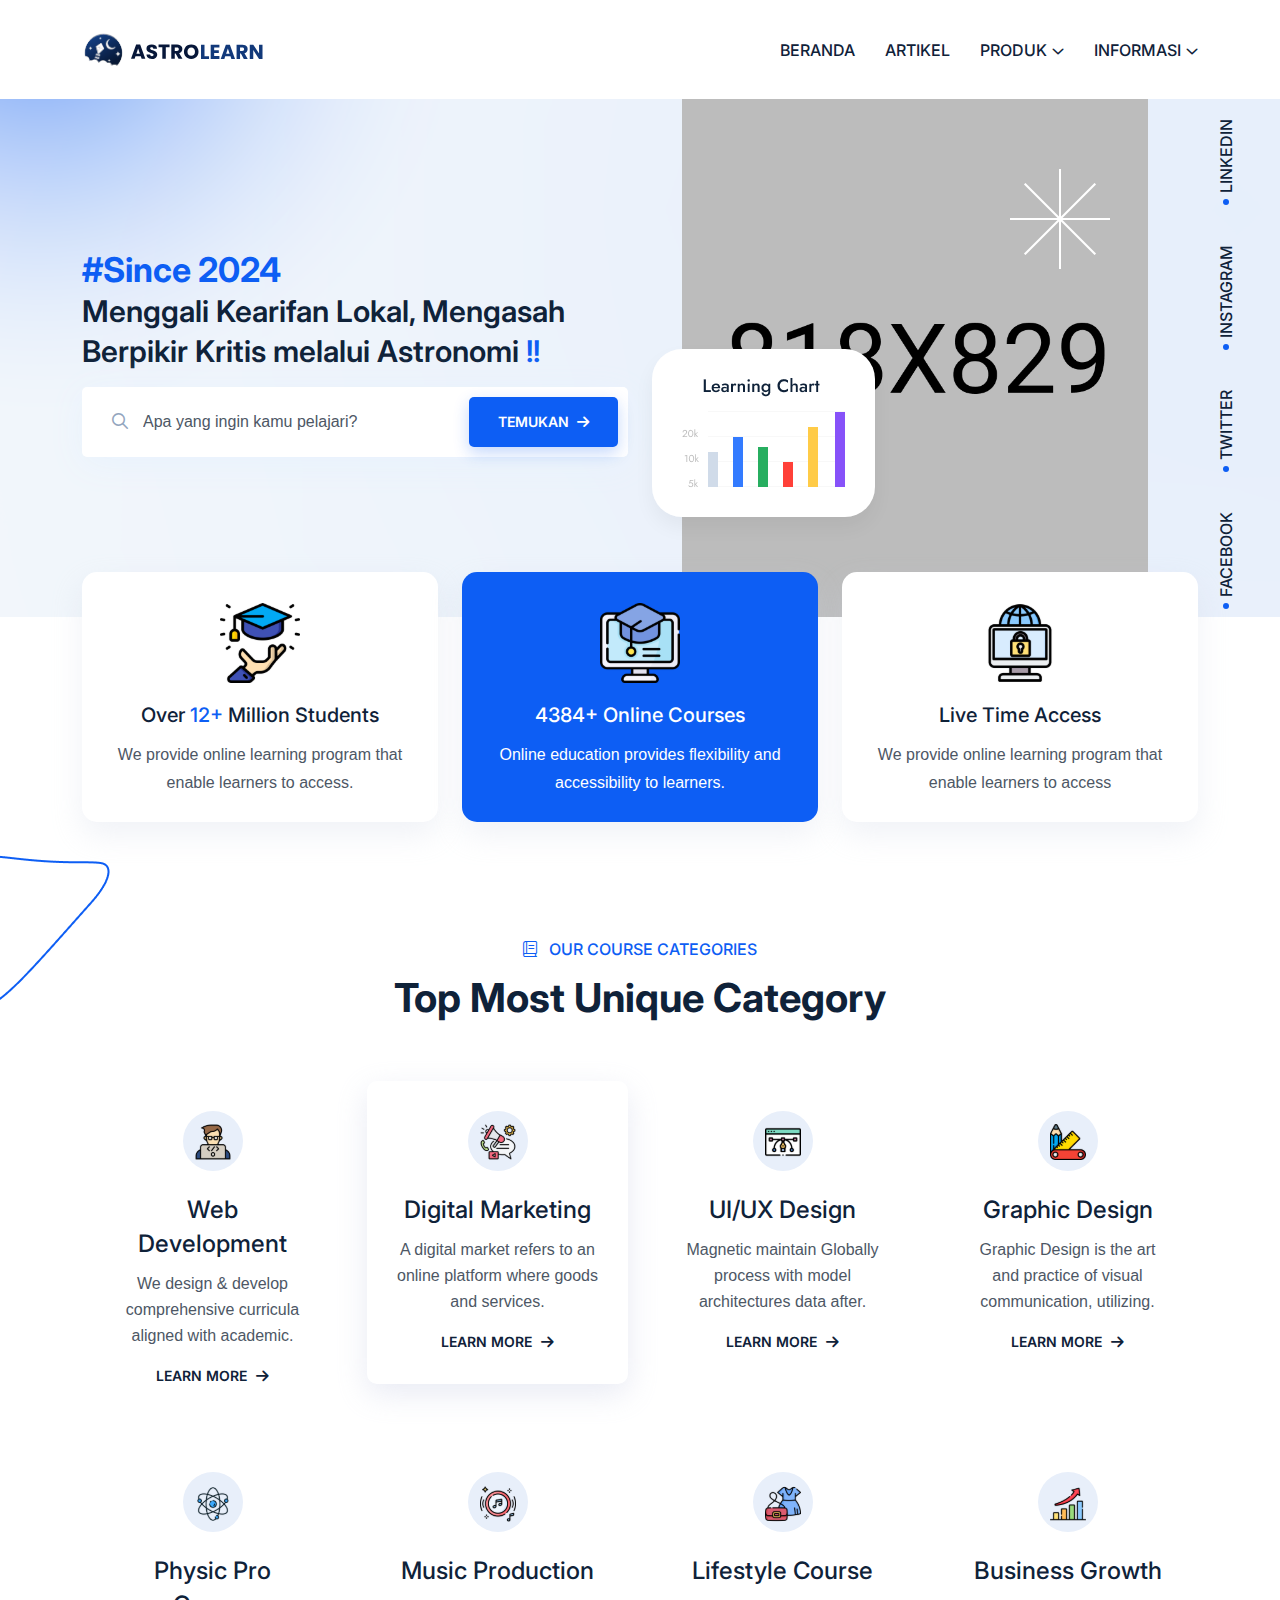
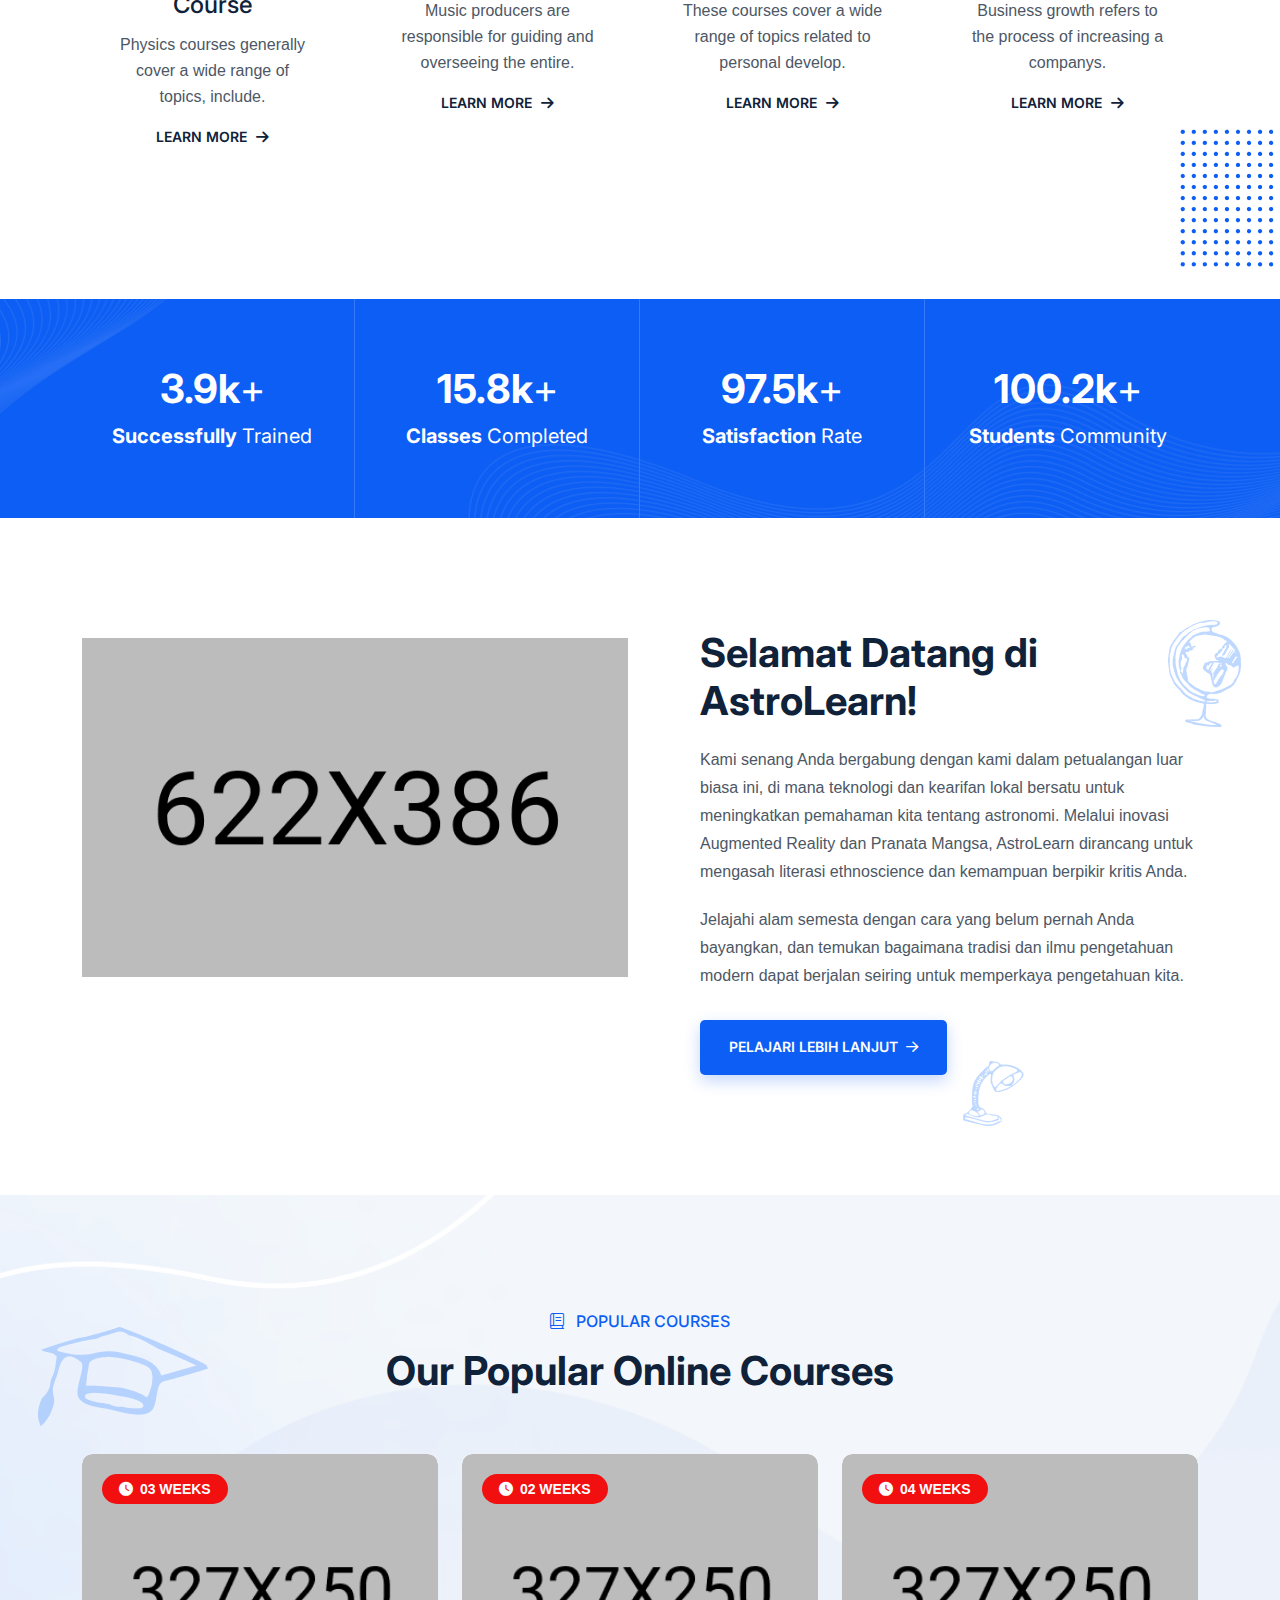
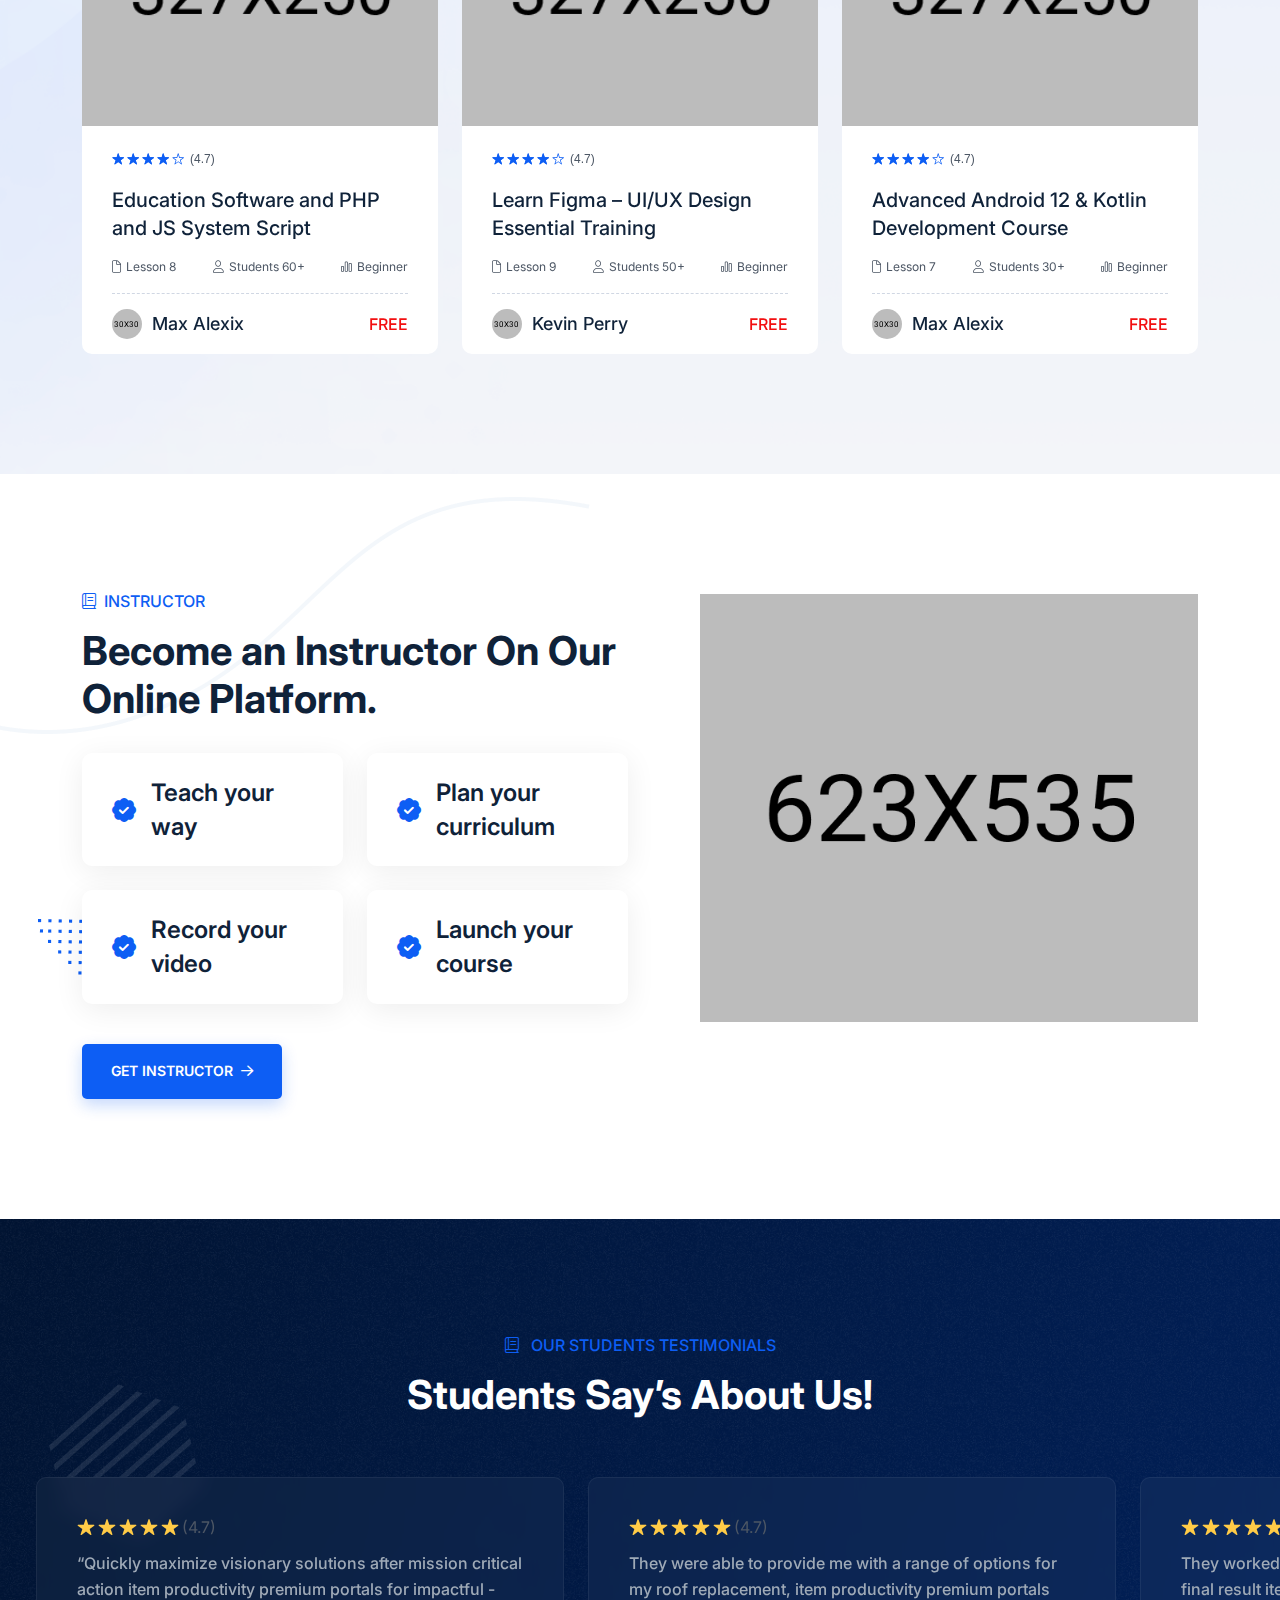
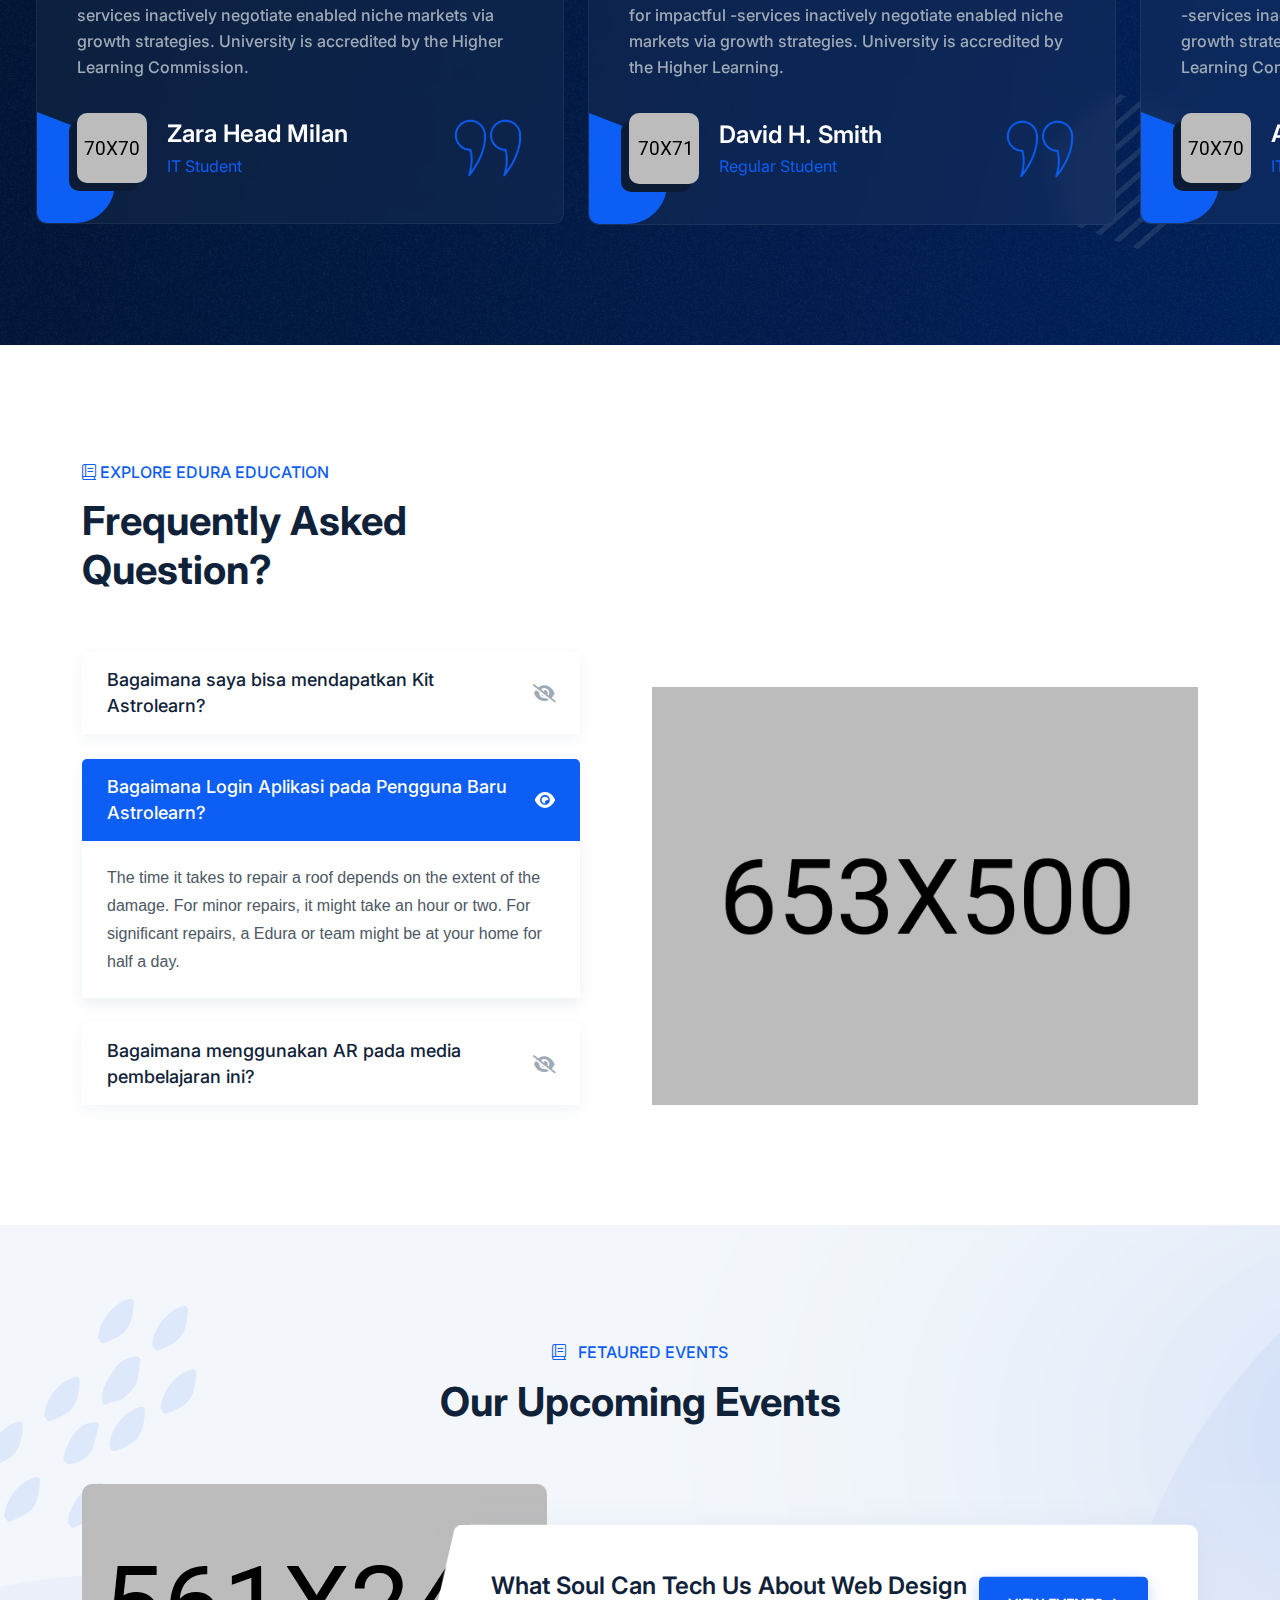
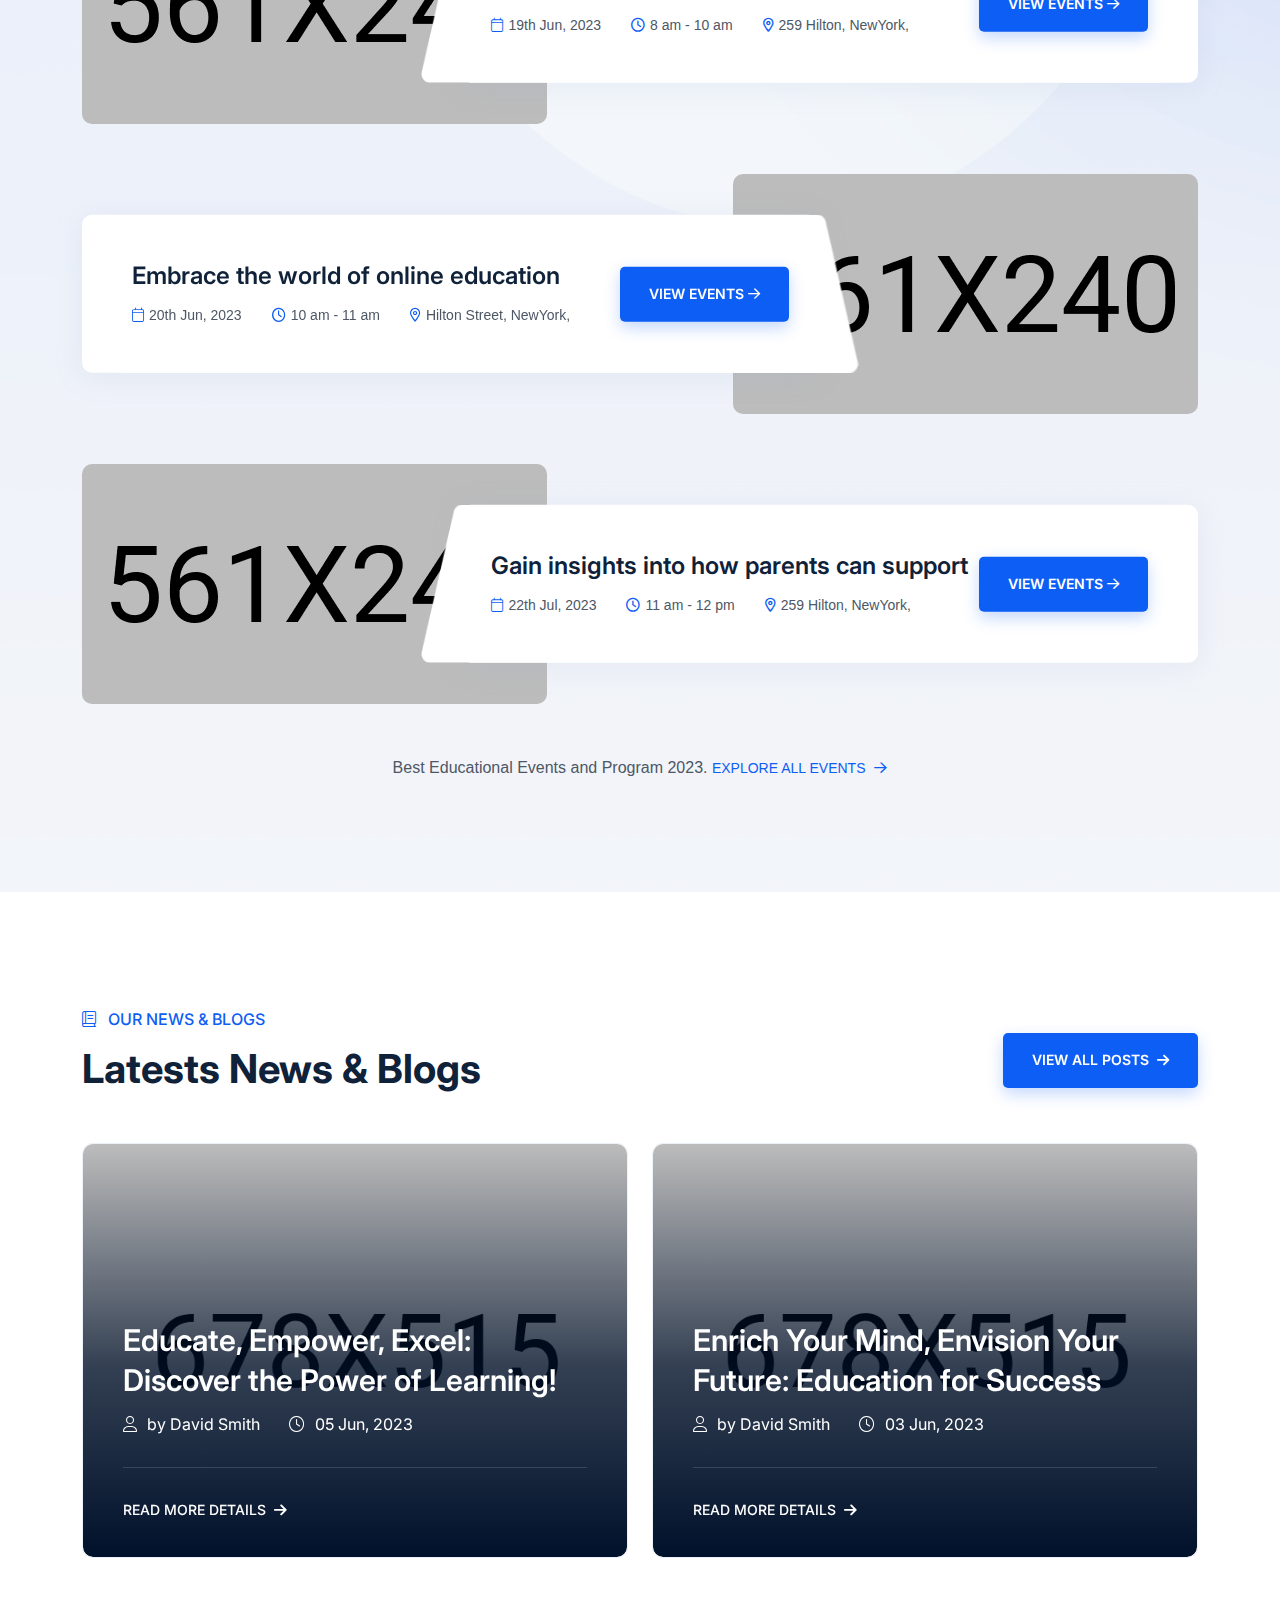
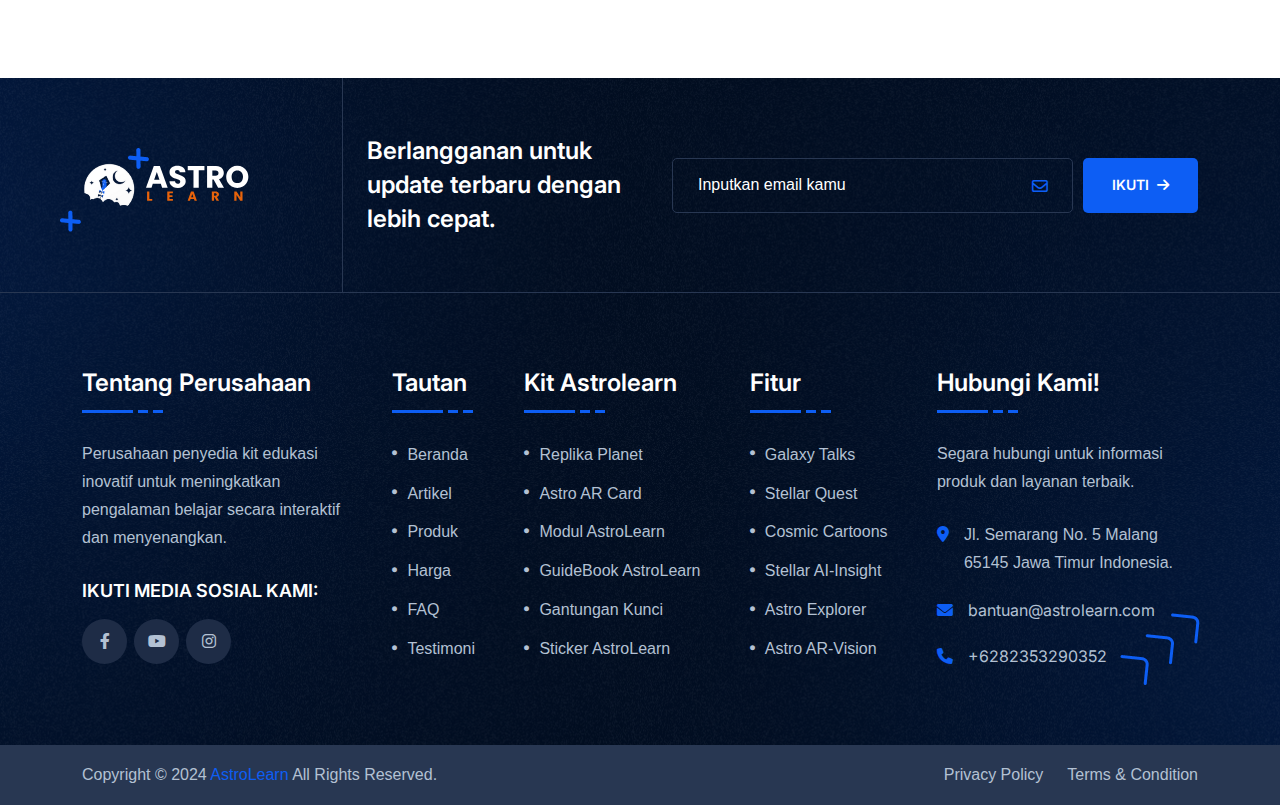
==== commit 5f2a6d47: "build: add a beranda page for first time" ====
--- a/index.html
+++ b/index.html
@@ -4,7 +4,7 @@
 <head>
     <meta charset="utf-8">
     <meta http-equiv="x-ua-compatible" content="ie=edge">
-    <title>Edura - Online Courses & Education HTML Template - Home Four</title>
+    <title>AstroLearn</title>
     <meta name="author" content="themeholy">
     <meta name="description" content="Edura - Online Courses & Education HTML Template">
     <meta name="keywords" content="Edura - Online Courses & Education HTML Template">
@@ -14,35 +14,23 @@
     <meta name="viewport" content="width=device-width, initial-scale=1, shrink-to-fit=no">
 
     <!-- Favicons - Place favicon.ico in the root directory -->
-    <link rel="apple-touch-icon" sizes="57x57" href="assets/img/favicons/apple-icon-57x57.png">
-    <link rel="apple-touch-icon" sizes="60x60" href="assets/img/favicons/apple-icon-60x60.png">
-    <link rel="apple-touch-icon" sizes="72x72" href="assets/img/favicons/apple-icon-72x72.png">
-    <link rel="apple-touch-icon" sizes="76x76" href="assets/img/favicons/apple-icon-76x76.png">
-    <link rel="apple-touch-icon" sizes="114x114" href="assets/img/favicons/apple-icon-114x114.png">
-    <link rel="apple-touch-icon" sizes="120x120" href="assets/img/favicons/apple-icon-120x120.png">
-    <link rel="apple-touch-icon" sizes="144x144" href="assets/img/favicons/apple-icon-144x144.png">
-    <link rel="apple-touch-icon" sizes="152x152" href="assets/img/favicons/apple-icon-152x152.png">
-    <link rel="apple-touch-icon" sizes="180x180" href="assets/img/favicons/apple-icon-180x180.png">
-    <link rel="icon" type="image/png" sizes="192x192" href="assets/img/favicons/android-icon-192x192.png">
-    <link rel="icon" type="image/png" sizes="32x32" href="assets/img/favicons/favicon-32x32.png">
-    <link rel="icon" type="image/png" sizes="96x96" href="assets/img/favicons/favicon-96x96.png">
-    <link rel="icon" type="image/png" sizes="16x16" href="assets/img/favicons/favicon-16x16.png">
+    <link rel="icon" type="image/png"  href="assets/img/favicons/favicon.png">
     <link rel="manifest" href="assets/img/favicons/manifest.json">
     <meta name="msapplication-TileColor" content="#ffffff">
     <meta name="msapplication-TileImage" content="assets/img/favicons/ms-icon-144x144.png">
     <meta name="theme-color" content="#ffffff">
 
-    <!--==============================
-	  Google Fonts
-	============================== -->
+    <!--============================== Google Fonts ============================== -->
     <link rel="preconnect" href="https://fonts.googleapis.com">
     <link rel="preconnect" href="https://fonts.gstatic.com" crossorigin>
-    <link href="https://fonts.googleapis.com/css2?family=Baloo+2:wght@400;500;600;700;800&family=Jost:wght@300;400;500;600;700;800;900&family=Roboto:wght@100;300;400;500;700&display=swap" rel="stylesheet">
-
-
-    <!--==============================
-	    All CSS File
-	============================== -->
+    <link href="https://fonts.googleapis.com/css2?family=Inter:ital,opsz,wght@0,14..32,100..900;1,14..32,100..900&display=swap" rel="stylesheet">
+
+    <!-- <link rel="preconnect" href="https://fonts.googleapis.com">
+    <link rel="preconnect" href="https://fonts.gstatic.com" crossorigin>
+    <link href="https://fonts.googleapis.com/css2?family=Baloo+2:wght@400;500;600;700;800&family=Jost:wght@300;400;500;600;700;800;900&family=Roboto:wght@100;300;400;500;700&display=swap" rel="stylesheet"> -->
+
+
+    <!--============================== All CSS File ============================== -->
     <!-- Bootstrap -->
     <link rel="stylesheet" href="assets/css/bootstrap.min.css">
     <!-- Fontawesome Icon -->
@@ -57,35 +45,10 @@
     <link rel="stylesheet" href="assets/css/style.css">
 
 </head>
-
 <body>
 
-
-    <!--[if lte IE 9]>
-    	<p class="browserupgrade">You are using an <strong>outdated</strong> browser. Please <a href="https://browsehappy.com/">upgrade your browser</a> to improve your experience and security.</p>
-  <![endif]-->
-
-
-
-    <!--********************************
-   		Code Start From Here 
-	******************************** -->
-
-
-
-
-    <!--==============================
-     Preloader
-  ==============================-->
-    <div class="preloader ">
-        <button class="th-btn style3 preloaderCls">Cancel Preloader </button>
-        <div class="preloader-inner">
-            <span class="loader"></span>
-        </div>
-    </div>
-    <!--==============================
-    Sidemenu
-============================== -->
+    <!--******************************** Code Start From Here ******************************** -->
+    <!--============================== Sidemenu ============================== -->
     <div class="sidemenu-wrapper d-none d-lg-block ">
         <div class="sidemenu-content">
             <button class="closeButton sideMenuCls"><i class="far fa-times"></i></button>
@@ -154,9 +117,7 @@
             <button type="submit"><i class="fal fa-search"></i></button>
         </form>
     </div>
-    <!--==============================
-    Mobile Menu
-  ============================== -->
+    <!--============================== Mobile Menu ============================== -->
     <div class="th-menu-wrapper">
         <div class="th-menu-area text-center">
             <button class="th-menu-toggle"><i class="fal fa-times"></i></button>
@@ -269,14 +230,12 @@
             </div>
         </div>
     </div>
-    <!--==============================
-	Header Area
-==============================-->
+    <!--============================== Header Area==============================-->
     <header class="th-header header-layout4">
         <div class="sticky-wrapper">
             <!-- Main Menu Area -->
             <div class="menu-area">
-                <div class="container th-container3">
+                <div class="container">
                     <div class="row align-items-center justify-content-between">
                         <div class="col-auto">
                             <div class="header-logo">
@@ -286,165 +245,51 @@
                         <div class="col-auto">
                             <nav class="main-menu d-none d-lg-inline-block">
                                 <ul>
+                                    <li>
+                                        <a href="index.html">Beranda</a>
+                                    </li>
+                                    <li>
+                                        <a href="index.html">Artikel</a>
+                                    </li>
                                     <li class="menu-item-has-children">
-                                        <a href="index.html">Home</a>
+                                        <a href="#">Produk</a>
                                         <ul class="sub-menu">
-                                            <li class="menu-item-has-children">
-                                                <a href="#">Multipage</a>
-                                                <ul class="sub-menu">
-                                                    <li><a href="index.html">Home University</a></li>
-                                                    <li><a href="home-2.html">Home Online Education</a></li>
-                                                    <li><a href="home-3.html">Home University Admission</a></li>
-                                                    <li><a href="home-4.html">Home Digital Education</a></li>
-                                                    <li><a href="home-5.html">Home Academy <span class="new-label">New</span></a></li>
-                                                    <li><a href="home-6.html">Home Online Training <span class="new-label">New</span></a></li>
-                                                    <li><a href="home-7.html">Home Online Mentors <span class="new-label">New</span></a></li>
-                                                    <li><a href="home-8.html">Home Online Courses <span class="new-label">New</span></a></li>
-                                                    <li><a href="home-9.html">Home Kindergarten <span class="new-label">New</span></a></li>
-                                                    <li><a href="home-10.html">Home University <span class="new-label">New</span></a></li>
-                                                    <li><a href="home-11.html">Online Education <span class="new-label">New</span></a></li>
-                                                    <li><a href="home-12.html">Online Instructor <span class="new-label">New</span></a></li>
-                                                    <li><a href="home-13.html">Skill Development <span class="new-label">New</span></a></li>
-                                                    <li><a href="home-14.html">Home Trainer <span class="new-label">New</span></a></li>
-                                                    <li><a href="home-15.html">Home Admission <span class="new-label">New</span></a></li>
-                                                </ul>
-                                            </li>
-                                            <li class="menu-item-has-children">
-                                                <a href="#">Onepage</a>
-                                                <ul class="sub-menu">
-                                                    <li><a href="home1-onepage.html">University Onepage</a></li>
-                                                    <li><a href="home2-onepage.html">Online Education Onepage</a></li>
-                                                    <li><a href="home3-onepage.html">University Admission Onepage</a></li>
-                                                    <li><a href="home4-onepage.html">Digital Education Onepage</a></li>
-                                                    <li><a href="home5-onepage.html">Academy Onepage <span class="new-label">New</span></a></li>
-                                                    <li><a href="home6-onepage.html">Online Training Onepage <span class="new-label">New</span></a></li>
-                                                    <li><a href="home7-onepage.html">Online Mentors Onepage <span class="new-label">New</span></a></li>
-                                                    <li><a href="home8-onepage.html">Online Courses Onepage <span class="new-label">New</span></a></li>
-                                                    <li><a href="home9-onepage.html">Kindergarten Onepage <span class="new-label">New</span></a></li>
-                                                    <li><a href="home10-onepage.html">University Onepage <span class="new-label">New</span></a></li>
-                                                    <li><a href="home11-onepage.html">Online Education Onepage <span class="new-label">New</span></a></li>
-                                                    <li><a href="home12-onepage.html">Online Instructor Onepage <span class="new-label">New</span></a></li>
-                                                    <li><a href="home13-onepage.html">Skill Development Onepage <span class="new-label">New</span></a></li>
-                                                    <li><a href="home14-onepage.html">Trainer Onepage <span class="new-label">New</span></a></li>
-                                                    <li><a href="home15-onepage.html">Admission Onepage <span class="new-label">New</span></a></li>
-                                                </ul>
-                                            </li>
-                                            <li class="menu-item-has-children">
-                                                <a href="#">RTL</a>
-                                                <ul class="sub-menu">
-                                                    <li><a href="home1-rtl.html">University RTL</a></li>
-                                                    <li><a href="home2-rtl.html">Online Education RTL</a></li>
-                                                    <li><a href="home3-rtl.html">University Admission RTL</a></li>
-                                                    <li><a href="home4-rtl.html">Digital Education RTL</a></li>
-                                                </ul>
-                                            </li>
+                                            <li><a href="#">Kit Astrolearn</a></li>
+                                            <li><a href="#">Aplikasi Astrolearn</a></li>
                                         </ul>
                                     </li>
                                     <li class="menu-item-has-children">
-                                        <a href="#">Courses</a>
+                                        <a href="#">Informasi</a>
                                         <ul class="sub-menu">
-                                            <li><a href="course.html">Courses With Sidebar</a></li>
-                                            <li><a href="course-2.html">Courses Without Sidebar</a></li>
-                                            <li><a href="course-3.html">Courses Videos</a></li>
-                                            <li><a href="course-details.html">Course Details</a></li>
+                                            <li><a href="#">Tentang Kami</a></li>
+                                            <li><a href="#">Hubungi Kami</a></li>
                                         </ul>
-                                    </li>
-                                    <li class="menu-item-has-children">
-                                        <a href="#">Teachers</a>
-                                        <ul class="sub-menu">
-                                            <li><a href="team.html">Instructors</a></li>
-                                            <li><a href="team-details.html">Instructors Details</a></li>
-                                        </ul>
-                                    </li>
-                                    <li class="menu-item-has-children">
-                                        <a href="#">Pages</a>
-                                        <ul class="sub-menu">
-                                            <li><a href="about.html">About Us</a></li>
-                                            <li class="menu-item-has-children">
-                                                <a href="#">Shop</a>
-                                                <ul class="sub-menu">
-                                                    <li><a href="shop.html">Shop</a></li>
-                                                    <li><a href="shop-details.html">Shop Details</a></li>
-                                                    <li><a href="cart.html">Cart Page</a></li>
-                                                    <li><a href="checkout.html">Checkout</a></li>
-                                                    <li><a href="wishlist.html">Wishlist</a></li>
-                                                </ul>
-                                            </li>
-                                            <li><a href="event.html">Events</a></li>
-                                            <li><a href="event-details.html">Event Details</a></li>
-                                            <li><a href="gallery.html">Gallery</a></li>
-                                            <li><a href="error.html">Error Page</a></li>
-                                        </ul>
-                                    </li>
-                                    <li class="menu-item-has-children">
-                                        <a href="#">Blog</a>
-                                        <ul class="sub-menu">
-                                            <li><a href="blog.html">Blog</a></li>
-                                            <li><a href="blog-details.html">Blog Details</a></li>
-                                        </ul>
-                                    </li>
-                                    <li>
-                                        <a href="contact.html">Contact</a>
                                     </li>
                                 </ul>
                             </nav>
                             <button type="button" class="th-menu-toggle d-block d-lg-none"><i class="far fa-bars"></i></button>
                         </div>
-                        <div class="col-auto d-none d-xl-block">
-                            <div class="header-button">
-                                <div class="category-menu-wrap mr-5">
-                                    <a class="menu-expand" href="#"><i class="fa-solid fa-grid-2 me-2 text-theme"></i>Categories <i class="fa-solid fa-angle-down ms-auto"></i></a>
-                                    <nav class="category-menu">
-                                        <ul>
-                                            <li><a href="course">Javascript</a></li>
-                                            <li><a href="course">Marketing</a></li>
-                                            <li><a href="course">Data Science</a></li>
-                                            <li><a href="course">Content Writing</a></li>
-                                            <li><a href="course">Freelancing</a></li>
-                                            <li><a href="course">Startup Growth</a></li>
-                                            <li><a href="course">UI/UX Design</a></li>
-                                            <li><a href="course">Web Development</a></li>
-                                        </ul>
-                                    </nav>
-                                    <form class="search-form">
-                                        <input type="text" placeholder="Search For Course....">
-                                        <button type="submit"><i class="far fa-search"></i></button>
-                                    </form>
-                                </div>
-                                <a href="wishlist.html" class="icon-btn">
-                                    <i class="far fa-heart"></i>
-                                    <span class="badge">3</span>
-                                </a>
-                                <button type="button" class="icon-btn sideMenuToggler">
-                                    <i class="far fa-shopping-cart"></i>
-                                    <span class="badge">5</span>
-                                </button>
-                                <a href="contact.html" class="th-btn ml-25">Login/Register</a>
-                            </div>
-                        </div>
                     </div>
                 </div>
             </div>
         </div>
     </header>
-    <!--==============================
-Hero Area
-==============================-->
+    <!--============================== Hero Area ==============================-->
     <div class="th-hero-wrapper hero-4" id="hero">
         <div class="th-hero-bg" data-bg-src="assets/img/hero/hero_bg_4_1.jpg"></div>
         <div class="container z-index-common">
             <div class="row">
                 <div class="col-lg-6">
                     <div class="hero-style4">
-                        <span class="hero-subtitle">Make Sustainable Futures,</span>
-                        <h1 class="hero-title">Best Digital Online Education<span class="text-theme">!</span></h1>
-                        <p class="hero-text">Through our initiatives, we aim to bridge educational gap improve learning outcome, and foster a love for lifelong learning.</p>
+                        <span class="hero-subtitle"><b>#Since 2024</b></span>
+                        <h4 class="title">Menggali Kearifan Lokal, Mengasah Berpikir Kritis melalui Astronomi<span class="text-theme"> !!</span></h4>
+                        <!-- <p class="hero-text">Pranata Mangsa</p> -->
                         <form class="search-form">
                             <div class="form-group">
                                 <i class="far fa-search"></i>
-                                <input type="text" placeholder="What do you need to learn?">
-                            </div>
-                            <button class="th-btn" type="submit">Search Now <i class="fas fa-arrow-right ms-1"></i></button>
+                                <input type="text" placeholder="Apa yang ingin kamu pelajari?">
+                            </div>
+                            <button class="th-btn" type="submit">Temukan <i class="fas fa-arrow-right ms-1"></i></button>
                         </form>
                     </div>
                 </div>
@@ -699,12 +544,12 @@
                 <div class="col-xl-6">
                     <div class="ms-xl-5">
                         <div class="title-area mb-30">
-                            <span class="sub-title"><i class="fal fa-book me-1"></i> More About Us</span>
-                            <h2 class="sec-title">All In One Education Solution Makes Your Better Skills</h2>
-                        </div>
-                        <p class="mt-n2 mb-20">Credibly syndicate transparent interfaces and client-focused synergy. Objectively embrace revolutionary infomediaries virtual functionalities. Monotonectally myocardinate client-based processes before intermandated models prospective.</p>
-                        <p class="mb-30">we strive to empower individuals of all ages and backgrounds with the knowledge and skills necessary for success in the modern world.</p>
-                        <a href="about.html" class="th-btn">LEARN MORE<i class="fa-regular fa-arrow-right ms-2"></i></a>
+                            <!-- <span class="sub-title"><i class="fal fa-book me-1"></i> More About Us</span> -->
+                            <h2 class="sec-title">Selamat Datang di AstroLearn!</h2>
+                        </div>
+                        <p class="mt-n2 mb-20">Kami senang Anda bergabung dengan kami dalam petualangan luar biasa ini, di mana teknologi dan kearifan lokal bersatu untuk meningkatkan pemahaman kita tentang astronomi. Melalui inovasi Augmented Reality dan Pranata Mangsa, AstroLearn dirancang untuk mengasah literasi ethnoscience dan kemampuan berpikir kritis Anda.</p>
+                        <p class="mb-30">Jelajahi alam semesta dengan cara yang belum pernah Anda bayangkan, dan temukan bagaimana tradisi dan ilmu pengetahuan modern dapat berjalan seiring untuk memperkaya pengetahuan kita.</p>
+                        <a href="about.html" class="th-btn">PELAJARI LEBIH LANJUT<i class="fa-regular fa-arrow-right ms-2"></i></a>
                     </div>
                 </div>
             </div>
@@ -1262,7 +1107,7 @@
 
                             <div class="accordion-card ">
                                 <div class="accordion-header" id="collapse-item-1">
-                                    <button class="accordion-button collapsed" type="button" data-bs-toggle="collapse" data-bs-target="#collapse-1" aria-expanded="false" aria-controls="collapse-1">What Does It Take Excellent Author?</button>
+                                    <button class="accordion-button collapsed" type="button" data-bs-toggle="collapse" data-bs-target="#collapse-1" aria-expanded="false" aria-controls="collapse-1">Bagaimana saya bisa mendapatkan Kit Astrolearn?</button>
                                 </div>
                                 <div id="collapse-1" class="accordion-collapse collapse " aria-labelledby="collapse-item-1" data-bs-parent="#faqAccordion">
                                     <div class="accordion-body">
@@ -1274,7 +1119,7 @@
 
                             <div class="accordion-card active">
                                 <div class="accordion-header" id="collapse-item-2">
-                                    <button class="accordion-button " type="button" data-bs-toggle="collapse" data-bs-target="#collapse-2" aria-expanded="true" aria-controls="collapse-2">Purpose of education is the integral development?</button>
+                                    <button class="accordion-button " type="button" data-bs-toggle="collapse" data-bs-target="#collapse-2" aria-expanded="true" aria-controls="collapse-2">Bagaimana Login Aplikasi pada Pengguna Baru Astrolearn?</button>
                                 </div>
                                 <div id="collapse-2" class="accordion-collapse collapse show" aria-labelledby="collapse-item-2" data-bs-parent="#faqAccordion">
                                     <div class="accordion-body">
@@ -1286,7 +1131,7 @@
 
                             <div class="accordion-card ">
                                 <div class="accordion-header" id="collapse-item-3">
-                                    <button class="accordion-button collapsed" type="button" data-bs-toggle="collapse" data-bs-target="#collapse-3" aria-expanded="false" aria-controls="collapse-3">Education can contribute to the betterment?</button>
+                                    <button class="accordion-button collapsed" type="button" data-bs-toggle="collapse" data-bs-target="#collapse-3" aria-expanded="false" aria-controls="collapse-3">Bagaimana menggunakan AR pada media pembelajaran ini?</button>
                                 </div>
                                 <div id="collapse-3" class="accordion-collapse collapse " aria-labelledby="collapse-item-3" data-bs-parent="#faqAccordion">
                                     <div class="accordion-body">
@@ -1497,13 +1342,13 @@
                     </div>
                     <div class="col-lg-9">
                         <div class="newsletter-wrap">
-                            <h5 class="newsletter-title">Subscribe Our Newsletter For Latest Updates</h5>
+                            <h5 class="newsletter-title">Berlangganan untuk update terbaru dengan lebih cepat.</h5>
                             <form action="#" class="newsletter-form">
                                 <div class="form-group">
-                                    <input type="text" class="form-control" placeholder="Enter Your Email">
+                                    <input type="text" class="form-control" placeholder="Inputkan email kamu">
                                     <i class="far fa-envelope"></i>
                                 </div>
-                                <button type="submit" class="th-btn style3">Subscribe Now<i class="fas fa-arrow-right ms-2"></i></button>
+                                <button type="submit" class="th-btn style3">Ikuti<i class="fas fa-arrow-right ms-2"></i></button>
                             </form>
                         </div>
                     </div>
@@ -1516,88 +1361,89 @@
                     <div class="col-md-6 col-xxl-3 col-xl-3">
                         <div class="widget footer-widget">
                             <div class="th-widget-about">
-                                <h3 class="widget_title">About Company</h3>
-                                <p class="about-text">Continually optimize backward manufactured products whereas communities negotiate life compelling alignments</p>
+                                <h3 class="widget_title">Tentang Perusahaan</h3>
+                                <p class="about-text">Perusahaan penyedia kit edukasi inovatif untuk meningkatkan pengalaman belajar secara interaktif dan menyenangkan.</p>
                                 <div class="th-social">
-                                    <h6 class="title text-white">FOLLOW US ON:</h6>
+                                    <h6 class="title text-white">IKUTI MEDIA SOSIAL KAMI:</h6>
                                     <a href="https://www.facebook.com/"><i class="fab fa-facebook-f"></i></a>
-                                    <a href="https://www.twitter.com/"><i class="fab fa-twitter"></i></a>
-                                    <a href="https://www.linkedin.com/"><i class="fab fa-linkedin-in"></i></a>
+                                    <!-- <a href="https://www.twitter.com/"><i class="fab fa-twitter"></i></a> -->
+                                    <!-- <a href="https://www.linkedin.com/"><i class="fab fa-linkedin-in"></i></a> -->
                                     <a href="https://www.youtube.com/"><i class="fab fa-youtube"></i></a>
-                                    <a href="https://www.skype.com/"><i class="fab fa-skype"></i></a>
+                                    <a href="https://www.instagram.com/astrolearn.id/?hl=en"><i class="fab fa-instagram"></i></a>
+                                    <!-- <a href="https://www.skype.com/"><i class="fab fa-skype"></i></a> -->
                                 </div>
                             </div>
                         </div>
                     </div>
                     <div class="col-md-6 col-xl-auto">
                         <div class="widget widget_nav_menu footer-widget">
-                            <h3 class="widget_title">Quick Links</h3>
+                            <h3 class="widget_title">Tautan</h3>
                             <div class="menu-all-pages-container">
                                 <ul class="menu">
-                                    <li><a href="course.html">Life Coach</a></li>
-                                    <li><a href="course.html">Business Coach</a></li>
-                                    <li><a href="course.html">Health Coach</a></li>
-                                    <li><a href="course.html">Development</a></li>
-                                    <li><a href="course.html">Web Design</a></li>
-                                    <li><a href="course.html">SEO Optimize</a></li>
+                                    <li><a href="course.html">Beranda</a></li>
+                                    <li><a href="course.html">Artikel</a></li>
+                                    <li><a href="course.html">Produk</a></li>
+                                    <li><a href="course.html">Harga</a></li>
+                                    <li><a href="course.html">FAQ</a></li>
+                                    <li><a href="course.html">Testimoni</a></li>
                                 </ul>
                             </div>
                         </div>
                     </div>
                     <div class="col-md-6 col-xl-auto">
                         <div class="widget widget_nav_menu footer-widget">
-                            <h3 class="widget_title">Our Courses</h3>
+                            <h3 class="widget_title">Kit Astrolearn</h3>
                             <div class="menu-all-pages-container">
                                 <ul class="menu">
-                                    <li><a href="course-details.html">Health Course</a></li>
-                                    <li><a href="course-details.html">Web Development</a></li>
-                                    <li><a href="course-details.html">UI/UX Design</a></li>
-                                    <li><a href="course-details.html">Life Style Course</a></li>
-                                    <li><a href="course-details.html">Digital Marketing</a></li>
-                                    <li><a href="course-details.html">Graphics Design</a></li>
+                                    <li><a href="course-details.html">Replika Planet</a></li>
+                                    <li><a href="course-details.html">Astro AR Card</a></li>
+                                    <li><a href="course-details.html">Modul AstroLearn</a></li>
+                                    <li><a href="course-details.html">GuideBook AstroLearn</a></li>
+                                    <li><a href="course-details.html">Gantungan Kunci</a></li>
+                                    <li><a href="course-details.html">Sticker AstroLearn</a></li>
                                 </ul>
                             </div>
                         </div>
                     </div>
                     <div class="col-md-6 col-xl-auto">
                         <div class="widget widget_nav_menu footer-widget">
-                            <h3 class="widget_title">Resources</h3>
+                            <h3 class="widget_title">Fitur</h3>
                             <div class="menu-all-pages-container">
                                 <ul class="menu">
-                                    <li><a href="contact.html">Community</a></li>
-                                    <li><a href="contact.html">Support</a></li>
-                                    <li><a href="contact.html">Video Guides</a></li>
-                                    <li><a href="contact.html">Documentation</a></li>
-                                    <li><a href="contact.html">Security</a></li>
-                                    <li><a href="contact.html">Template</a></li>
+                                    <li><a href="contact.html">Galaxy Talks</a></li>
+                                    <li><a href="contact.html">Stellar Quest</a></li>
+                                    <li><a href="contact.html">Cosmic Cartoons</a></li>
+                                    <li><a href="contact.html">Stellar AI-Insight</a></li>
+                                    <li><a href="contact.html">Astro Explorer</a></li>
+                                    <li><a href="contact.html">Astro AR-Vision</a></li>
                                 </ul>
                             </div>
                         </div>
                     </div>
                     <div class="col-md-6 col-xxl-3 col-xl-3">
                         <div class="widget widget_contact footer-widget">
-                            <h3 class="widget_title">Get in touch!</h3>
-                            <p class="contact-text">Fusce varius, dolor tempor interdum tristiquei bibendum service life.</p>
+                            <h3 class="widget_title">Hubungi Kami!</h3>
+                            <p class="contact-text">Segara hubungi untuk informasi produk dan layanan terbaik.</p>
                             <div class="th-widget-contact">
                                 <div class="info-box-wrap">
                                     <div class="info-box_icon">
                                         <i class="fas fa-location-dot"></i>
                                     </div>
                                     <p class="info-box_text">
-                                        147/I, Green Road, Gulshan Avenue, Panthapath, Dhaka
+                                        Jl. Semarang No. 5 Malang 65145 Jawa Timur Indonesia.
                                     </p>
                                 </div>
                                 <div class="info-box-wrap">
                                     <div class="info-box_icon">
                                         <i class="fas fa-envelope"></i>
                                     </div>
-                                    <a href="mailto:info@Edura.com" class="info-box_link">info@edura.com</a>
+                                    <a href="mailto:info@Edura.com" class="info-box_link">bantuan@astrolearn.com</a>
                                 </div>
                                 <div class="info-box-wrap">
                                     <div class="info-box_icon">
                                         <i class="fas fa-phone"></i>
                                     </div>
-                                    <a href="tel:+11234567890" class="info-box_link">+256 214 203 215</a>
+                                    <a href="tel:+11234567890" class="info-box_link">+6282353290352</a>
                                 </div>
                             </div>
                         </div>
@@ -1609,7 +1455,7 @@
             <div class="container">
                 <div class="row justify-content-between align-items-center">
                     <div class="col-md-6">
-                        <p class="copyright-text">Copyright © 2023 <a href="index.html">Edura</a> All Rights Reserved.</p>
+                        <p class="copyright-text">Copyright © 2024 <a href="index.html">AstroLearn</a> All Rights Reserved.</p>
                     </div>
                     <div class="col-md-6 text-end d-none d-md-block">
                         <div class="footer-links">
--- a/assets/css/style.css
+++ b/assets/css/style.css
@@ -1,67 +1,67 @@
 @charset "UTF-8";
-/*
-Template Name: Edura
-Template URL: http://themeholy.com/html/edura
-Description: Online Courses & Education HTML Template
-Author: themeholy
-Author URI: https://themeforest.net/user/themeholy
-Version: 1.0.0
+/*
+Template Name: Edura
+Template URL: http://themeholy.com/html/edura
+Description: Online Courses & Education HTML Template
+Author: themeholy
+Author URI: https://themeforest.net/user/themeholy
+Version: 1.0.0
 */
-/*=================================
-    CSS Index Here
+/*=================================
+    CSS Index Here
 ==================================*/
-/*
-
-01. Theme Base
-    1.1. Mixin
-    1.2. Function
-    1.3. Variable
-    1.4. Typography
-    1.5. Extend
-    1.7. Wordpress Default
-02. Reset
-    2.1. Container
-    2.2. Grid
-    2.3. Input
-    2.4. Slick Slider
-    2.5. Mobile Menu
-03. Utilities
-    3.1. Preloader
-    3.2. Buttons
-    3.3. Titles
-    3.4. Common
-    3.6. Font
-    3.7. Background
-    3.8. Text Color
-    3.9. Overlay
-    3.10. Animation
-04. Template Style
-    4.1. Widget
-    4.2. Header
-    4.3. Footer
-    4.4. Breadcumb
-    4.5. Pagination
-    4.6. Blog
-    4.7. Comments
-    4.8. Hero Area
-    4.9. Error    
-    4.00. Popup Search
-    4.00. Popup Side Menu
-    4.00. Wocommerce
-    4.00. Products
-    4.00. Cart
-    4.00. Checkout
-    4.00. Wishlist
-    4.00. Client
-    4.00. Service
-05. Spacing
-
+/*
+
+01. Theme Base
+    1.1. Mixin
+    1.2. Function
+    1.3. Variable
+    1.4. Typography
+    1.5. Extend
+    1.7. Wordpress Default
+02. Reset
+    2.1. Container
+    2.2. Grid
+    2.3. Input
+    2.4. Slick Slider
+    2.5. Mobile Menu
+03. Utilities
+    3.1. Preloader
+    3.2. Buttons
+    3.3. Titles
+    3.4. Common
+    3.6. Font
+    3.7. Background
+    3.8. Text Color
+    3.9. Overlay
+    3.10. Animation
+04. Template Style
+    4.1. Widget
+    4.2. Header
+    4.3. Footer
+    4.4. Breadcumb
+    4.5. Pagination
+    4.6. Blog
+    4.7. Comments
+    4.8. Hero Area
+    4.9. Error    
+    4.00. Popup Search
+    4.00. Popup Side Menu
+    4.00. Wocommerce
+    4.00. Products
+    4.00. Cart
+    4.00. Checkout
+    4.00. Wishlist
+    4.00. Client
+    4.00. Service
+05. Spacing
+
 */
-/*=================================
-    CSS Index End
+/*=================================
+    CSS Index End
 ==================================*/
-/*=================================
-   01. Theme Base
+/*=================================
+   01. Theme Base
 ==================================*/
 /*------------------- 1.1. Mixin -------------------*/
 @use "sass:math";
@@ -80,7 +80,7 @@
   --success-color: #28a745;
   --error-color: #dc3545;
   --border-color: #ecf1f9;
-  --title-font: 'Jost', sans-serif;
+  --title-font: 'Inter', sans-serif;
   --body-font: 'Roboto', sans-serif;
   --icon-font: "Font Awesome 6 Pro";
   --main-container: 1380px;
@@ -994,8 +994,8 @@
   }
 }
 
-/*=================================
-    02. Reset
+/*=================================
+    02. Reset
 ==================================*/
 /*------------------- 2.1. Container -------------------*/
 /* Medium Large devices */
@@ -1994,8 +1994,8 @@
   }
 }
 
-/*=================================
-    03. Utilities
+/*=================================
+    03. Utilities
 ==================================*/
 /*------------------- 3.1. Preloader -------------------*/
 .preloader {
@@ -3730,8 +3730,8 @@
   }
 }
 
-/*=================================
-    04. Template Style
+/*=================================
+    04. Template Style
 ==================================*/
 /*------------------- 4.1. Widget  -------------------*/
 .tutor-widget-course-categories .tutor-list,
@@ -11040,7 +11040,7 @@
 
 .hero-style1 .hero-subtitle {
   color: var(--white-color);
-  font-size: 16px;
+  font-size: 12px;
   font-weight: 600;
   margin-bottom: 30px;
 }
@@ -20827,7 +20827,7 @@
 
 .blog-grid-wrap {
   display: grid;
-  grid-template-areas: "one one one one one one two two two two two two"+  grid-template-areas: "one one one one one one two two two two two two"
  "one one one one one one three three three three three three";
 }
 
@@ -20984,8 +20984,8 @@
     --space: 60px;
   }
   .blog-grid-wrap {
-    grid-template-areas: "one one one"- "two two two"+    grid-template-areas: "one one one"
+ "two two two"
  "three three three";
   }
   .blog-grid .blog-img {
@@ -28076,8 +28076,8 @@
   }
 }
 
-/*=================================
-    05. Spacing
+/*=================================
+    05. Spacing
 ==================================*/
 /*-- Padding Left And Right --*/
 .px-5 {
@@ -30361,8 +30361,8 @@
   }
 }
 
-/*=================================
-    06. Update
+/*=================================
+    06. Update
 ==================================*/
 /*------------------- Global -------------------*/
 .home-kindergarten {
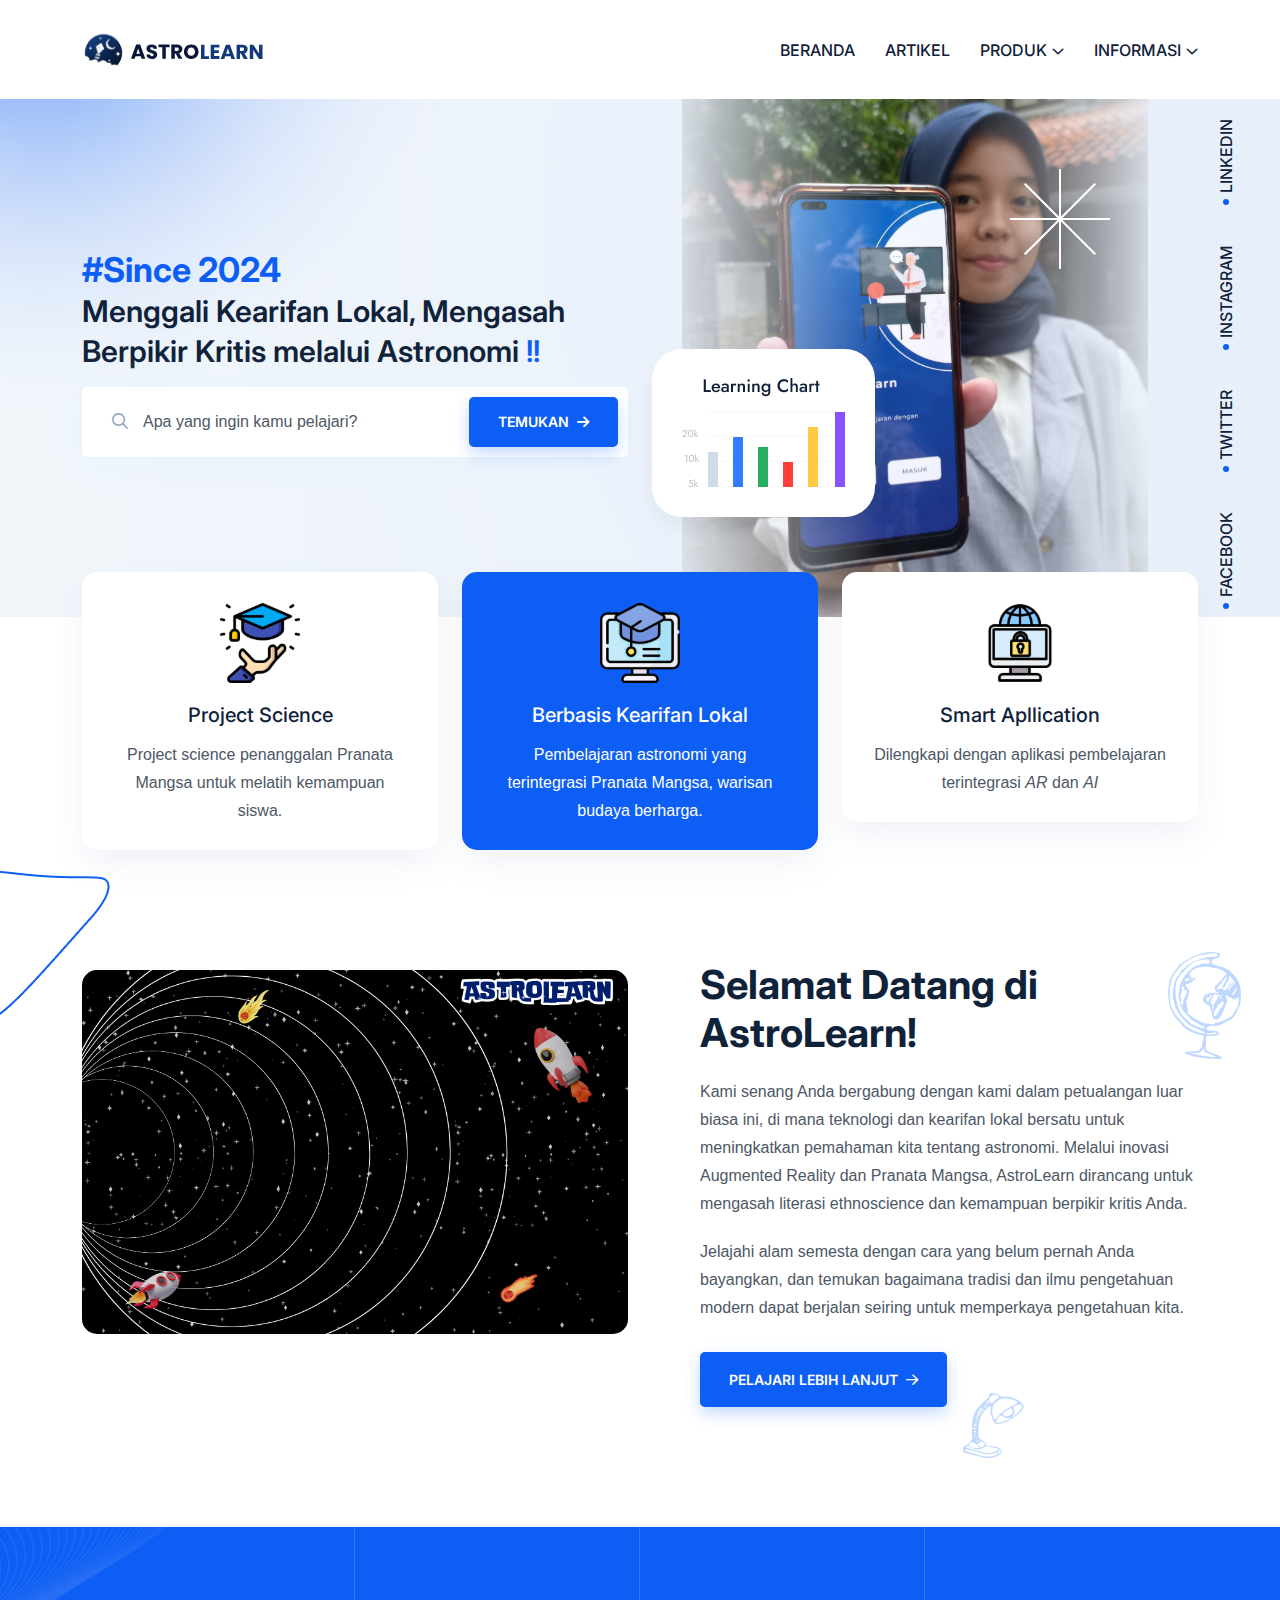
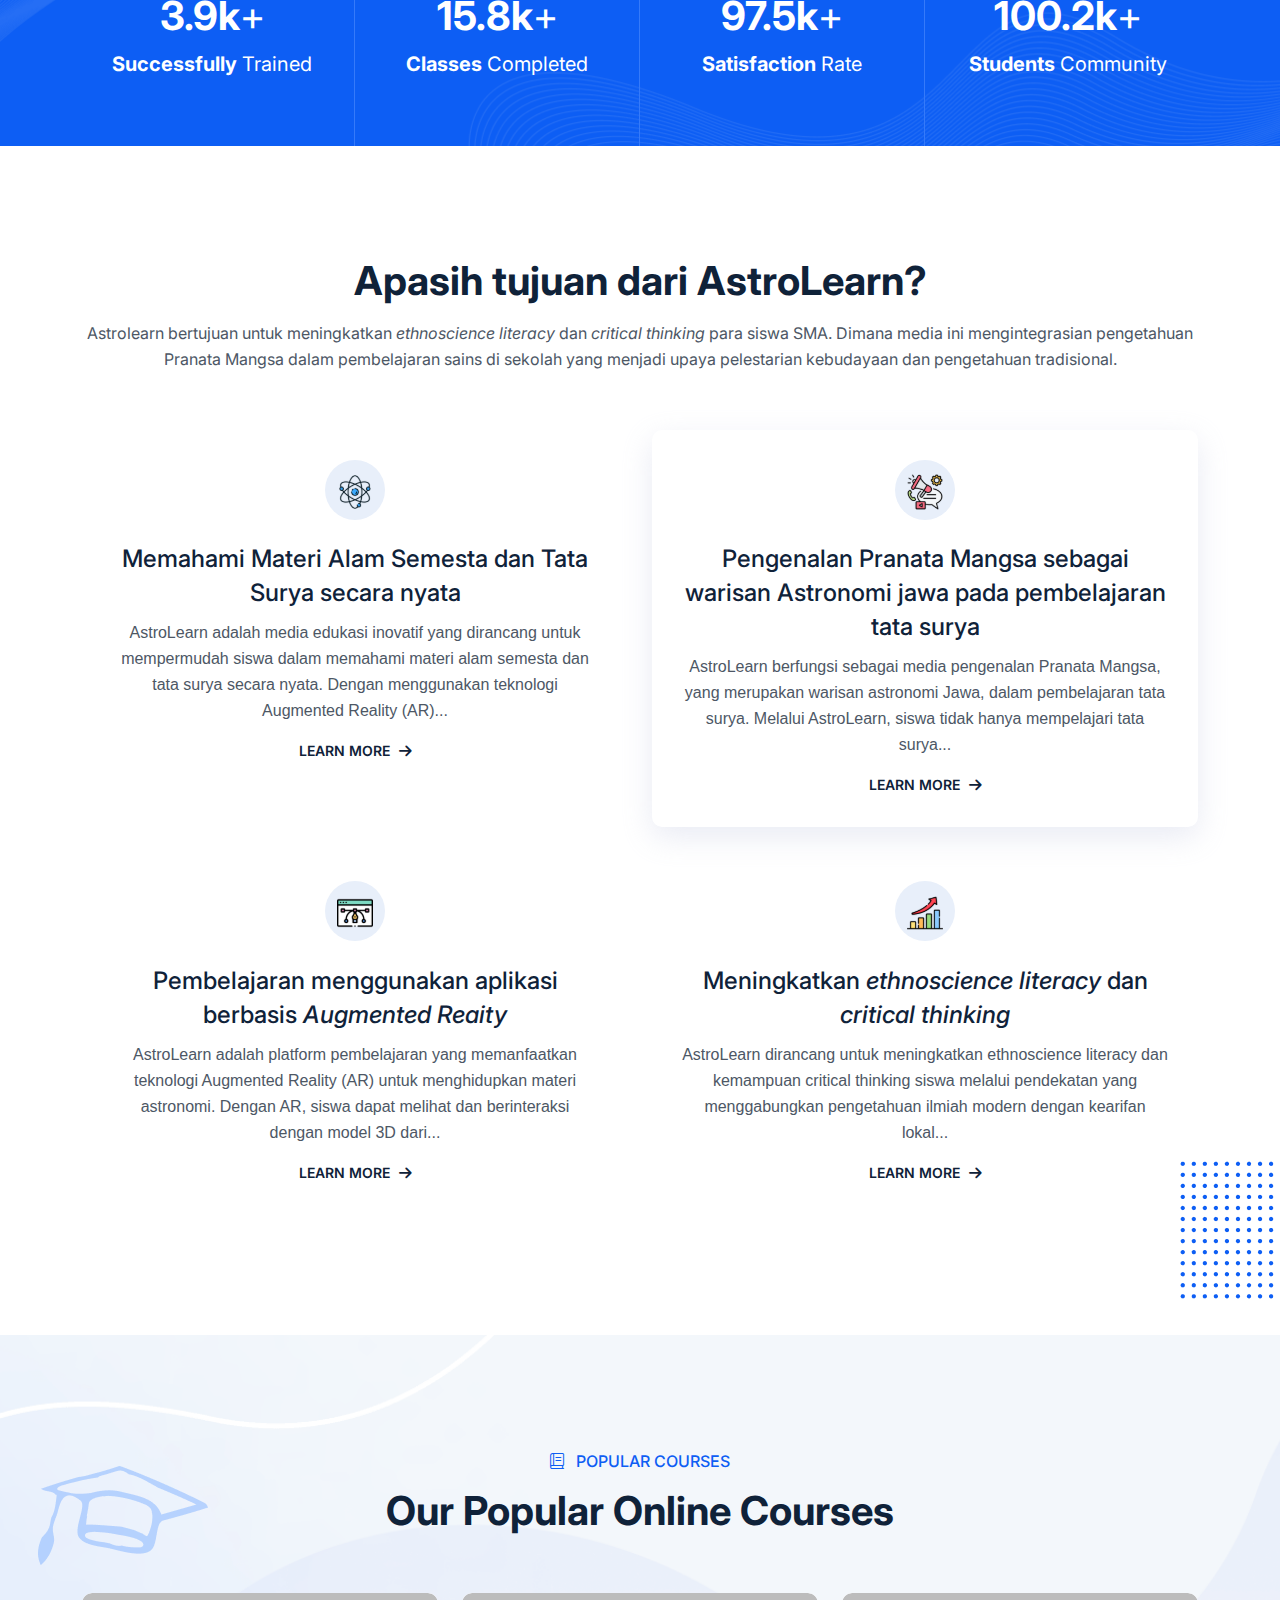
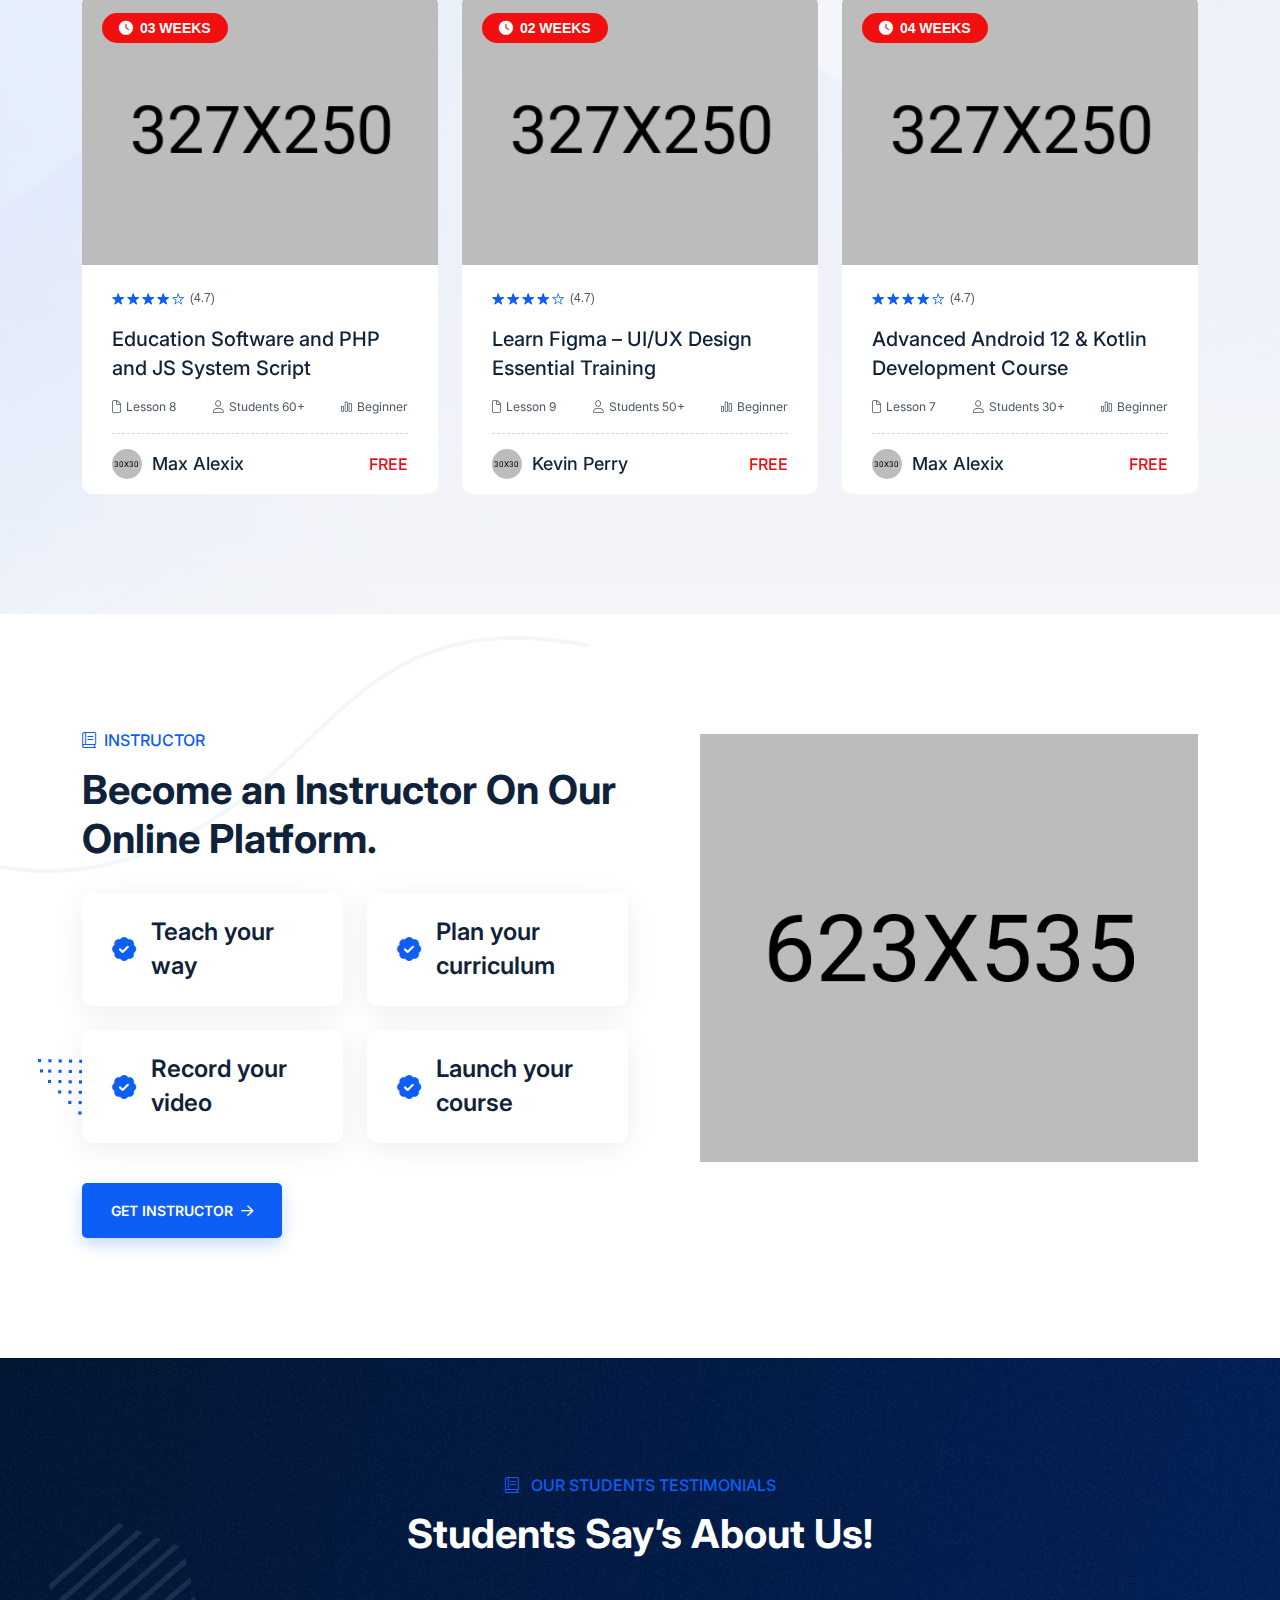
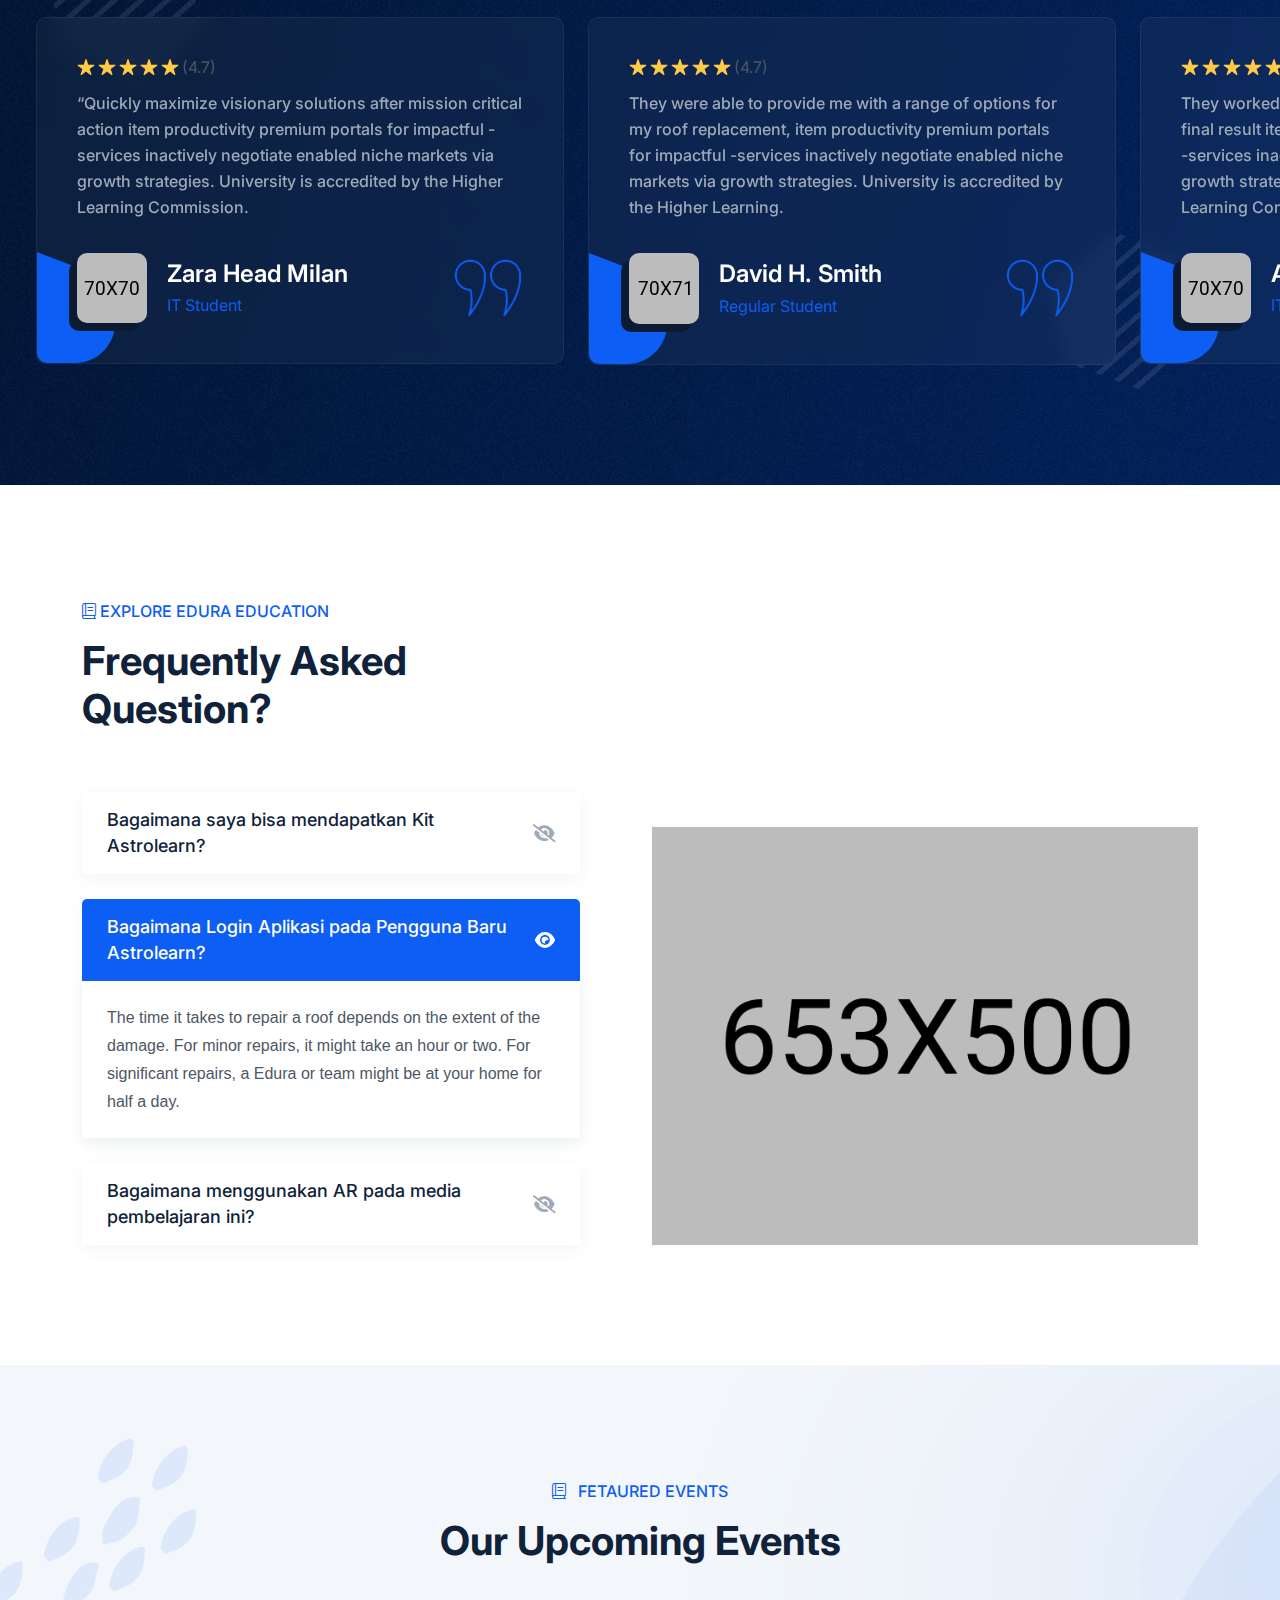
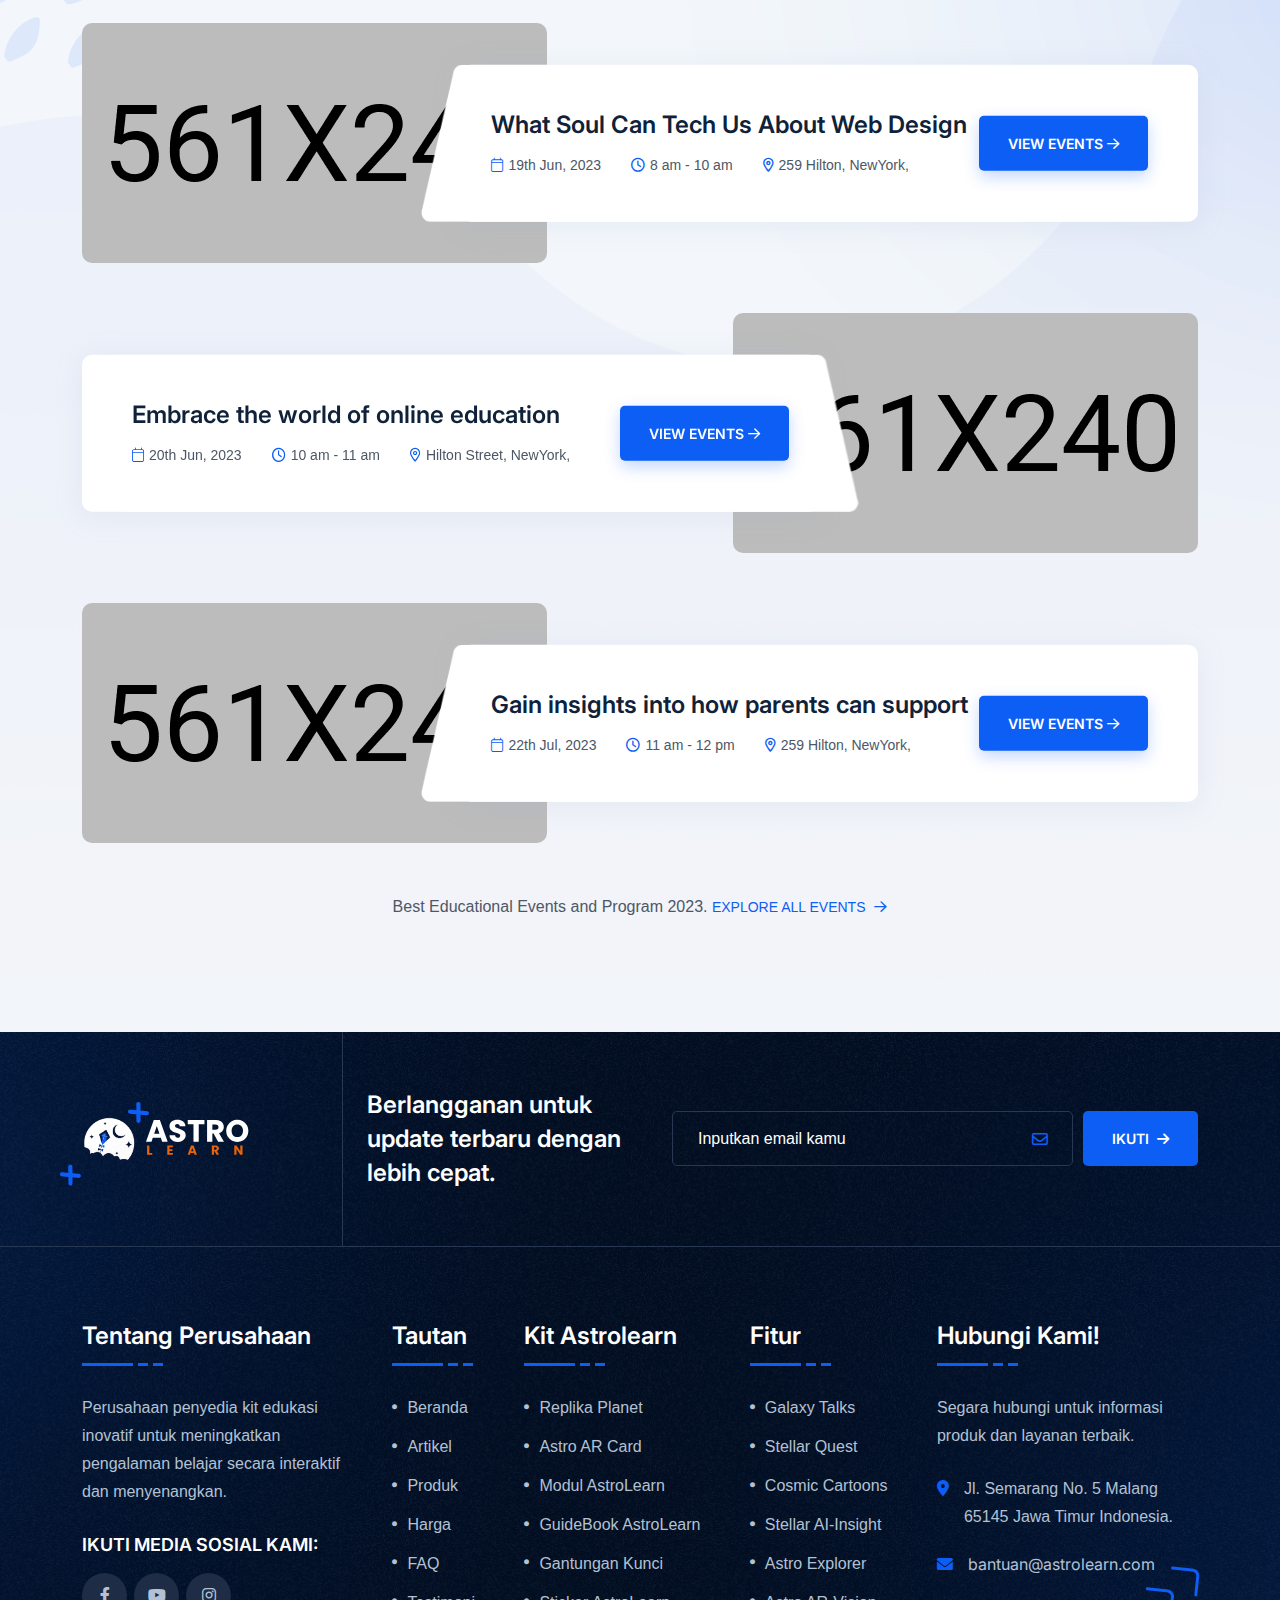
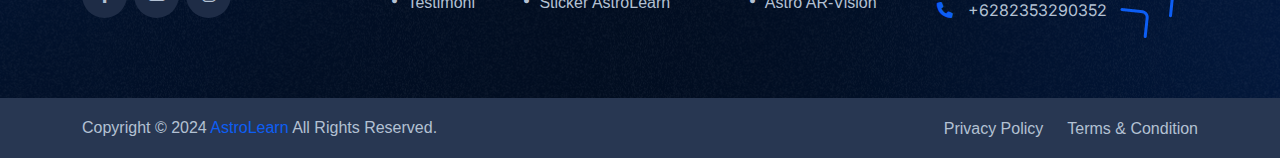
==== commit aaafc087: "add: add the image for beranda" ====
--- a/index.html
+++ b/index.html
@@ -295,7 +295,7 @@
                 </div>
                 <div class="col-lg-6 text-end">
                     <div class="hero-img4">
-                        <img src="assets/img/hero/hero_thumb_4_1.jpg" alt="hero">
+                        <img src="assets/img/hero/hero_thumb_4_1.png" alt="hero">
                         <div class="img2 jump">
                             <img src="assets/img/hero/hero_thumb_4_2.jpg" alt="shape">
                         </div>
@@ -326,8 +326,8 @@
                             <img src="assets/img/icon/service-icon-2-1.svg" alt="icon">
                         </div>
                         <div class="service-content">
-                            <h3 class="service-card-title"><a href="service-details.html">Over <span><span class="counter-number">18</span>+</span> Million Students</a></h3>
-                            <p class="service-card-text">We provide online learning program that enable learners to access.</p>
+                            <h3 class="service-card-title"><a href="service-details.html">Project Science </a></h3>
+                            <p class="service-card-text">Project science penanggalan Pranata Mangsa untuk melatih kemampuan siswa.</p>
                         </div>
                     </div>
                 </div>
@@ -338,8 +338,8 @@
                             <img src="assets/img/icon/service-icon-2-2.svg" alt="icon">
                         </div>
                         <div class="service-content">
-                            <h3 class="service-card-title"><a href="service-details.html"><span><span class="counter-number">6354</span>+</span> Online Courses</a></h3>
-                            <p class="service-card-text">Online education provides flexibility and accessibility to learners.</p>
+                            <h3 class="service-card-title"><a href="service-details.html">Berbasis Kearifan Lokal</a></h3>
+                            <p class="service-card-text">Pembelajaran astronomi yang terintegrasi Pranata Mangsa, warisan budaya berharga.</p>
                         </div>
                     </div>
                 </div>
@@ -350,8 +350,8 @@
                             <img src="assets/img/icon/service-icon-2-3.svg" alt="icon">
                         </div>
                         <div class="service-content">
-                            <h3 class="service-card-title"><a href="service-details.html">Live Time Access</a></h3>
-                            <p class="service-card-text">We provide online learning program that enable learners to access</p>
+                            <h3 class="service-card-title"><a href="service-details.html">Smart Apllication</a></h3>
+                            <p class="service-card-text">Dilengkapi dengan aplikasi pembelajaran terintegrasi <i>AR</i> dan <i>AI</i> </p>
                         </div>
                     </div>
                 </div>
@@ -359,140 +359,43 @@
             </div>
         </div>
     </section>
-    <!--==============================
-Contact Area  
-==============================-->
-    <div class="space overflow-hidden">
-        <div class="shape-mockup category_3_shape1 jump d-lg-block d-none" data-bottom="3%" data-right="-3%">
-            <img src="assets/img/normal/category_3_shape1.png" alt="img">
+    <!--============================== About Area ==============================-->
+    <div class="overflow-hidden position-relative space" id="about-sec">
+        
+        <div class="about-4-bg-shape1 shape-mockup jump d-md-block d-none" data-right="3%" data-top="15%">
+            <img src="assets/img/normal/about_4_shape1.png" alt="shapes">
+        </div>
+        <div class="about-4-bg-shape2 shape-mockup jump-reverse d-md-block d-none" data-right="20%" data-bottom="10%">
+            <img src="assets/img/normal/about_4_shape2.png" alt="shapes">
         </div>
         <div class="shape-mockup category_3_shape2 spin d-lg-block d-none" data-top="3%" data-left="-3%">
             <img src="assets/img/normal/category_3_shape2.png" alt="img">
         </div>
+        
+
         <div class="container">
-            <div class="title-area text-center">
-                <span class="sub-title"><i class="fal fa-book me-2"></i> Our Course Categories</span>
-                <h2 class="sec-title">Top Most Unique Category</h2>
-            </div>
-            <div class="row gy-4">
-
-                <div class="col-lg-4 col-xl-3 col-md-6">
-                    <div class="category-card style2 cat-card2">
-                        <div class="category-card_icon">
-                            <img src="assets/img/icon/category_3_1.svg" alt="icon">
-                        </div>
-                        <div class="category-card_content">
-                            <h3 class="box-title"><a href="course.html">Web Development</a></h3>
-                            <span class="category-card_text">We design & develop comprehensive curricula aligned with academic.</span>
-                            <a href="course.html" class="link-btn">LEARN MORE <i class="fas fa-arrow-right"></i></a>
-                        </div>
-                    </div>
-                </div>
-
-
-                <div class="col-lg-4 col-xl-3 col-md-6">
-                    <div class="category-card style2 cat-card2 cat-card2-active">
-                        <div class="category-card_icon">
-                            <img src="assets/img/icon/category_3_2.svg" alt="icon">
-                        </div>
-                        <div class="category-card_content">
-                            <h3 class="box-title"><a href="course.html">Digital Marketing</a></h3>
-                            <span class="category-card_text">A digital market refers to an online platform where goods and services.</span>
-                            <a href="course.html" class="link-btn">LEARN MORE <i class="fas fa-arrow-right"></i></a>
-                        </div>
-                    </div>
-                </div>
-
-
-                <div class="col-lg-4 col-xl-3 col-md-6">
-                    <div class="category-card style2 cat-card2 ">
-                        <div class="category-card_icon">
-                            <img src="assets/img/icon/category_3_3.svg" alt="icon">
-                        </div>
-                        <div class="category-card_content">
-                            <h3 class="box-title"><a href="course.html">UI/UX Design</a></h3>
-                            <span class="category-card_text">Magnetic maintain Globally process with model architectures data after.</span>
-                            <a href="course.html" class="link-btn">LEARN MORE <i class="fas fa-arrow-right"></i></a>
-                        </div>
-                    </div>
-                </div>
-
-
-                <div class="col-lg-4 col-xl-3 col-md-6">
-                    <div class="category-card style2 cat-card2 ">
-                        <div class="category-card_icon">
-                            <img src="assets/img/icon/category_3_4.svg" alt="icon">
-                        </div>
-                        <div class="category-card_content">
-                            <h3 class="box-title"><a href="course.html">Graphic Design</a></h3>
-                            <span class="category-card_text">Graphic Design is the art and practice of visual communication, utilizing.</span>
-                            <a href="course.html" class="link-btn">LEARN MORE <i class="fas fa-arrow-right"></i></a>
-                        </div>
-                    </div>
-                </div>
-
-
-                <div class="col-lg-4 col-xl-3 col-md-6">
-                    <div class="category-card style2 cat-card2 ">
-                        <div class="category-card_icon">
-                            <img src="assets/img/icon/category_3_5.svg" alt="icon">
-                        </div>
-                        <div class="category-card_content">
-                            <h3 class="box-title"><a href="course.html">Physic Pro Course</a></h3>
-                            <span class="category-card_text">Physics courses generally cover a wide range of topics, include.</span>
-                            <a href="course.html" class="link-btn">LEARN MORE <i class="fas fa-arrow-right"></i></a>
-                        </div>
-                    </div>
-                </div>
-
-
-                <div class="col-lg-4 col-xl-3 col-md-6">
-                    <div class="category-card style2 cat-card2 ">
-                        <div class="category-card_icon">
-                            <img src="assets/img/icon/category_3_6.svg" alt="icon">
-                        </div>
-                        <div class="category-card_content">
-                            <h3 class="box-title"><a href="course.html">Music Production</a></h3>
-                            <span class="category-card_text">Music producers are responsible for guiding and overseeing the entire.</span>
-                            <a href="course.html" class="link-btn">LEARN MORE <i class="fas fa-arrow-right"></i></a>
-                        </div>
-                    </div>
-                </div>
-
-
-                <div class="col-lg-4 col-xl-3 col-md-6">
-                    <div class="category-card style2 cat-card2 ">
-                        <div class="category-card_icon">
-                            <img src="assets/img/icon/category_3_7.svg" alt="icon">
-                        </div>
-                        <div class="category-card_content">
-                            <h3 class="box-title"><a href="course.html">Lifestyle Course</a></h3>
-                            <span class="category-card_text">These courses cover a wide range of topics related to personal develop.</span>
-                            <a href="course.html" class="link-btn">LEARN MORE <i class="fas fa-arrow-right"></i></a>
-                        </div>
-                    </div>
-                </div>
-
-
-                <div class="col-lg-4 col-xl-3 col-md-6">
-                    <div class="category-card style2 cat-card2 ">
-                        <div class="category-card_icon">
-                            <img src="assets/img/icon/category_3_8.svg" alt="icon">
-                        </div>
-                        <div class="category-card_content">
-                            <h3 class="box-title"><a href="course.html">Business Growth</a></h3>
-                            <span class="category-card_text">Business growth refers to the process of increasing a companys.</span>
-                            <a href="course.html" class="link-btn">LEARN MORE <i class="fas fa-arrow-right"></i></a>
-                        </div>
-                    </div>
-                </div>
-
+            <div class="row">
+                <div class="col-xl-6">
+                    <div class="mb-5 mb-xl-0">
+                        <img src="assets/img/normal/about_4_1.png" alt="img" style="border-radius: 15px;">
+                    </div>
+                </div>
+                <div class="col-xl-6">
+                    <div class="ms-xl-5">
+                        <div class="title-area mb-30">
+                            <!-- <span class="sub-title"><i class="fal fa-book me-1"></i> More About Us</span> -->
+                            <h2 class="sec-title">Selamat Datang di AstroLearn!</h2>
+                        </div>
+                        <p class="mt-n2 mb-20">Kami senang Anda bergabung dengan kami dalam petualangan luar biasa ini, di mana teknologi dan kearifan lokal bersatu untuk meningkatkan pemahaman kita tentang astronomi. Melalui inovasi Augmented Reality dan Pranata Mangsa, AstroLearn dirancang untuk mengasah literasi ethnoscience dan kemampuan berpikir kritis Anda.</p>
+                        <p class="mb-30">Jelajahi alam semesta dengan cara yang belum pernah Anda bayangkan, dan temukan bagaimana tradisi dan ilmu pengetahuan modern dapat berjalan seiring untuk memperkaya pengetahuan kita.</p>
+                        <a href="about.html" class="th-btn">PELAJARI LEBIH LANJUT<i class="fa-regular fa-arrow-right ms-2"></i></a>
+                    </div>
+                </div>
             </div>
         </div>
     </div>
-    <!--==============================
-Counter Area  
-==============================-->
+    
+    <!--============================== Counter Area ==============================-->
     <div class="counter-area-2" data-bg-src="assets/img/bg/counter-bg_1.png">
         <div class="container">
             <div class="row justify-content-between">
@@ -523,41 +426,77 @@
             </div>
         </div>
     </div>
-    <!--==============================
-About Area  
-==============================-->
-    <div class="overflow-hidden position-relative space" id="about-sec">
-        <div class="about-4-bg-shape1 shape-mockup jump d-md-block d-none" data-right="3%" data-top="15%">
-            <img src="assets/img/normal/about_4_shape1.png" alt="shapes">
-        </div>
-        <div class="about-4-bg-shape2 shape-mockup jump-reverse d-md-block d-none" data-right="20%" data-bottom="10%">
-            <img src="assets/img/normal/about_4_shape2.png" alt="shapes">
-        </div>
-
+    <!--============================== Contact Area ==============================-->
+    <div class="space overflow-hidden">
+        <div class="shape-mockup category_3_shape1 jump d-lg-block d-none" data-bottom="3%" data-right="-3%">
+            <img src="assets/img/normal/category_3_shape1.png" alt="img">
+        </div>
         <div class="container">
-            <div class="row">
-                <div class="col-xl-6">
-                    <div class="mb-5 mb-xl-0">
-                        <img src="assets/img/normal/about_4_1.png" alt="img">
-                    </div>
-                </div>
-                <div class="col-xl-6">
-                    <div class="ms-xl-5">
-                        <div class="title-area mb-30">
-                            <!-- <span class="sub-title"><i class="fal fa-book me-1"></i> More About Us</span> -->
-                            <h2 class="sec-title">Selamat Datang di AstroLearn!</h2>
-                        </div>
-                        <p class="mt-n2 mb-20">Kami senang Anda bergabung dengan kami dalam petualangan luar biasa ini, di mana teknologi dan kearifan lokal bersatu untuk meningkatkan pemahaman kita tentang astronomi. Melalui inovasi Augmented Reality dan Pranata Mangsa, AstroLearn dirancang untuk mengasah literasi ethnoscience dan kemampuan berpikir kritis Anda.</p>
-                        <p class="mb-30">Jelajahi alam semesta dengan cara yang belum pernah Anda bayangkan, dan temukan bagaimana tradisi dan ilmu pengetahuan modern dapat berjalan seiring untuk memperkaya pengetahuan kita.</p>
-                        <a href="about.html" class="th-btn">PELAJARI LEBIH LANJUT<i class="fa-regular fa-arrow-right ms-2"></i></a>
-                    </div>
-                </div>
+            <div class="title-area text-center">
+                <!-- <span class="sub-title"><i class="fal fa-book me-2"></i> Our Course Categories</span> -->
+                <h2 class="sec-title">Apasih tujuan dari AstroLearn?</h2>
+                <span class="category-card_text">Astrolearn bertujuan untuk meningkatkan <i>ethnoscience literacy</i> dan <i>critical thinking</i> para siswa SMA. Dimana media ini mengintegrasian pengetahuan Pranata Mangsa dalam pembelajaran sains di sekolah yang menjadi upaya pelestarian kebudayaan dan pengetahuan tradisional.</span>
+            </div>
+            <div class="row gy-4">
+                <div class="col-lg-6 col-xl-6 col-md-12">
+                    <div class="category-card style2 cat-card2">
+                        <div class="category-card_icon">
+                            <img src="assets/img/icon/category_3_5.svg" alt="icon">
+                        </div>
+                        <div class="category-card_content">
+                            <h3 class="box-title"><a href="course.html">Memahami Materi Alam Semesta dan Tata Surya secara nyata</a></h3>
+                            <span class="category-card_text">AstroLearn adalah media edukasi inovatif yang dirancang untuk mempermudah siswa dalam memahami materi alam semesta dan tata surya secara nyata. Dengan menggunakan teknologi Augmented Reality (AR)...</span>
+                            <a href="course.html" class="link-btn">LEARN MORE <i class="fas fa-arrow-right"></i></a>
+                        </div>
+                    </div>
+                </div>
+
+                <div class="col-lg-6 col-xl-6 col-md-12">
+                    <div class="category-card style2 cat-card2 cat-card2-active">
+                        <div class="category-card_icon">
+                            <img src="assets/img/icon/category_3_2.svg" alt="icon">
+                        </div>
+                        <div class="category-card_content">
+                            <h3 class="box-title"><a href="course.html">Pengenalan Pranata Mangsa sebagai warisan Astronomi jawa pada pembelajaran tata surya</a></h3>
+                            <span class="category-card_text">AstroLearn berfungsi sebagai media pengenalan Pranata Mangsa, yang merupakan warisan astronomi Jawa, dalam pembelajaran tata surya. Melalui AstroLearn, siswa tidak hanya mempelajari tata surya...</span>
+                            <a href="course.html" class="link-btn">LEARN MORE <i class="fas fa-arrow-right"></i></a>
+                        </div>
+                    </div>
+                </div>
+
+
+                <div class="col-lg-6 col-xl-6 col-md-12">
+                    <div class="category-card style2 cat-card2 ">
+                        <div class="category-card_icon">
+                            <img src="assets/img/icon/category_3_3.svg" alt="icon">
+                        </div>
+                        <div class="category-card_content">
+                            <h3 class="box-title"><a href="course.html">Pembelajaran menggunakan aplikasi berbasis <i>Augmented Reaity</i></a></h3>
+                            <span class="category-card_text">AstroLearn adalah platform pembelajaran yang memanfaatkan teknologi Augmented Reality (AR) untuk menghidupkan materi astronomi. Dengan AR, siswa dapat melihat dan berinteraksi dengan model 3D dari...</span>
+                            <a href="course.html" class="link-btn">LEARN MORE <i class="fas fa-arrow-right"></i></a>
+                        </div>
+                    </div>
+                </div>
+
+
+                <div class="col-lg-6 col-xl-6 col-md-12">
+                    <div class="category-card style2 cat-card2 ">
+                        <div class="category-card_icon">
+                            <img src="assets/img/icon/category_3_8.svg" alt="icon">
+                        </div>
+                        <div class="category-card_content">
+                            <h3 class="box-title"><a href="course.html">Meningkatkan <i>ethnoscience literacy</i> dan <i>critical thinking</i></a></h3>
+                            <span class="category-card_text">AstroLearn dirancang untuk meningkatkan ethnoscience literacy dan kemampuan critical thinking siswa melalui pendekatan yang menggabungkan pengetahuan ilmiah modern dengan kearifan lokal...</span>
+                            <a href="course.html" class="link-btn">LEARN MORE <i class="fas fa-arrow-right"></i></a>
+                        </div>
+                    </div>
+                </div>
+
             </div>
         </div>
     </div>
-    <!--==============================
-Servce Area  
-==============================-->
+    
+    <!--============================== Servce Area ==============================-->
     <section class="space" data-bg-src="assets/img/bg/course_bg_3.png" id="course-sec">
         <div class="course_6_shape1 shape-mockup jump d-lg-block d-none" data-left="3%" data-top="15%">
             <img src="assets/img/normal/course_6_shape1.png" alt="img">
@@ -803,9 +742,7 @@
             </div>
         </div>
     </section>
-    <!--==============================
-Became A Instructor Area  
-==============================-->
+    <!--============================== Became A Instructor Area ==============================-->
     <div class="overflow-hidden position-relative space" id="team-sec">
         <div class="shape-mockup instructor-bg-shape1 jump d-lg-block d-none" data-left="3%" data-bottom="30%">
             <img src="assets/img/normal/blog-3-bg-shape.png" alt="img">
@@ -864,9 +801,7 @@
             </div>
         </div>
     </div>
-    <!--==============================
-Testimonial Area  
-==============================-->
+    <!--============================== Testimonial Area ==============================-->
     <section class="testi-area-4 overflow-hidden space" data-bg-src="assets/img/bg/testi_bg_3.png">
 
         <div class="shape-mockup testi2-bg-shape2 spin d-xl-block d-none" data-left="2%" data-top="20%">
@@ -1085,9 +1020,7 @@
             </div>
         </div>
     </section>
-    <!--==============================
-Faq Area
-==============================-->
+    <!--============================== Faq Area ==============================-->
     <div class="overflow-hidden space">
         <div class="container">
             <div class="row">
@@ -1147,9 +1080,7 @@
         </div>
     </div>
 
-    <!--==============================
-Event Area  
-==============================-->
+    <!--============================== Event Area ==============================-->
     <section class="space" data-bg-src="assets/img/bg/event-bg_2.png">
         <div class="shape-mockup event-shape1 jump" data-top="3%" data-left="-3%">
             <img src="assets/img/team/team-shape_1_1.png" alt="img">
@@ -1224,107 +1155,7 @@
             </div>
         </div>
     </section>
-    <!--==============================
-Blog Area  
-==============================-->
-    <section class="blog-area-3 space" id="blog-sec">
-        <div class="container">
-            <div class="mb-35 text-center text-md-start">
-                <div class="row align-items-center justify-content-between">
-                    <div class="col-md-8">
-                        <div class="title-area mb-md-0">
-                            <span class="sub-title"><i class="fal fa-book me-2"></i> Our News & Blogs</span>
-                            <h2 class="sec-title">Latests News & Blogs</h2>
-                        </div>
-                    </div>
-                    <div class="col-md-auto">
-                        <a href="blog.html" class="th-btn">View All Posts<i class="fa-solid fa-arrow-right ms-2"></i></a>
-                    </div>
-                </div>
-            </div>
-            <div class="row slider-shadow th-carousel" data-slide-show="2" data-lg-slide-show="2" data-md-slide-show="1" data-sm-slide-show="1" data-arrows="true">
-                <div class="col-md-6 col-xl-4">
-                    <div class="th-blog blog-single style5">
-                        <div class="blog-img">
-                            <a href="blog-details.html"><img src="assets/img/blog/blog-4-1.jpg" alt="Blog Image"></a>
-                        </div>
-                        <div class="blog-content">
-                            <h4 class="blog-title"><a href="blog-details.html">Educate, Empower, Excel: Discover the Power of Learning!</a>
-                            </h4>
-                            <div class="blog-meta">
-                                <a class="author" href="blog.html"><i class="fa-light fa-user"></i>by David Smith</a>
-                                <a href="blog.html"><i class="fa-light fa-clock"></i>05 Jun, 2023</a>
-                            </div>
-                            <div class="blog-bottom">
-                                <a href="blog-details.html" class="link-btn">Read More Details<i class="fas fa-arrow-right ms-2"></i></a>
-                            </div>
-                        </div>
-                    </div>
-                </div>
-
-                <div class="col-md-6 col-xl-4">
-                    <div class="th-blog blog-single style5">
-                        <div class="blog-img">
-                            <a href="blog-details.html"><img src="assets/img/blog/blog-4-2.jpg" alt="Blog Image"></a>
-                        </div>
-                        <div class="blog-content">
-                            <h4 class="blog-title"><a href="blog-details.html">Enrich Your Mind, Envision Your Future: Education for Success</a>
-                            </h4>
-                            <div class="blog-meta">
-                                <a class="author" href="blog.html"><i class="fa-light fa-user"></i>by David Smith</a>
-                                <a href="blog.html"><i class="fa-light fa-clock"></i>03 Jun, 2023</a>
-                            </div>
-                            <div class="blog-bottom">
-                                <a href="blog-details.html" class="link-btn">Read More Details<i class="fas fa-arrow-right ms-2"></i></a>
-                            </div>
-                        </div>
-                    </div>
-                </div>
-
-                <div class="col-md-6 col-xl-4">
-                    <div class="th-blog blog-single style5">
-                        <div class="blog-img">
-                            <a href="blog-details.html"><img src="assets/img/blog/blog-4-1.jpg" alt="Blog Image"></a>
-                        </div>
-                        <div class="blog-content">
-                            <h4 class="blog-title"><a href="blog-details.html">Educate, Empower, Excel: Discover the Power of Learning!</a>
-                            </h4>
-                            <div class="blog-meta">
-                                <a class="author" href="blog.html"><i class="fa-light fa-user"></i>by David Smith</a>
-                                <a href="blog.html"><i class="fa-light fa-clock"></i>05 Jun, 2023</a>
-                            </div>
-                            <div class="blog-bottom">
-                                <a href="blog-details.html" class="link-btn">Read More Details<i class="fas fa-arrow-right ms-2"></i></a>
-                            </div>
-                        </div>
-                    </div>
-                </div>
-
-                <div class="col-md-6 col-xl-4">
-                    <div class="th-blog blog-single style5">
-                        <div class="blog-img">
-                            <a href="blog-details.html"><img src="assets/img/blog/blog-4-2.jpg" alt="Blog Image"></a>
-                        </div>
-                        <div class="blog-content">
-                            <h4 class="blog-title"><a href="blog-details.html">Enrich Your Mind, Envision Your Future: Education for Success</a>
-                            </h4>
-                            <div class="blog-meta">
-                                <a class="author" href="blog.html"><i class="fa-light fa-user"></i>by David Smith</a>
-                                <a href="blog.html"><i class="fa-light fa-clock"></i>03 Jun, 2023</a>
-                            </div>
-                            <div class="blog-bottom">
-                                <a href="blog-details.html" class="link-btn">Read More Details<i class="fas fa-arrow-right ms-2"></i></a>
-                            </div>
-                        </div>
-                    </div>
-                </div>
-
-            </div>
-        </div>
-    </section>
-    <!--==============================
-	Footer Area
-==============================-->
+    <!--============================== Footer Area ==============================-->
     <footer class="footer-wrapper footer-layout-default" data-bg-src="assets/img/bg/footer-bg.png">
         <div class="shape-mockup footer-shape1 jump" data-left="60px" data-top="70px">
             <img src="assets/img/normal/footer-bg-shape1.png" alt="img">
@@ -1481,9 +1312,7 @@
         </svg>
     </div>
 
-    <!--==============================
-    All Js File
-============================== -->
+    <!--============================== All Js File ============================== -->
     <!-- Jquery -->
     <script src="assets/js/vendor/jquery-3.6.0.min.js"></script>
     <!-- Slick Slider -->
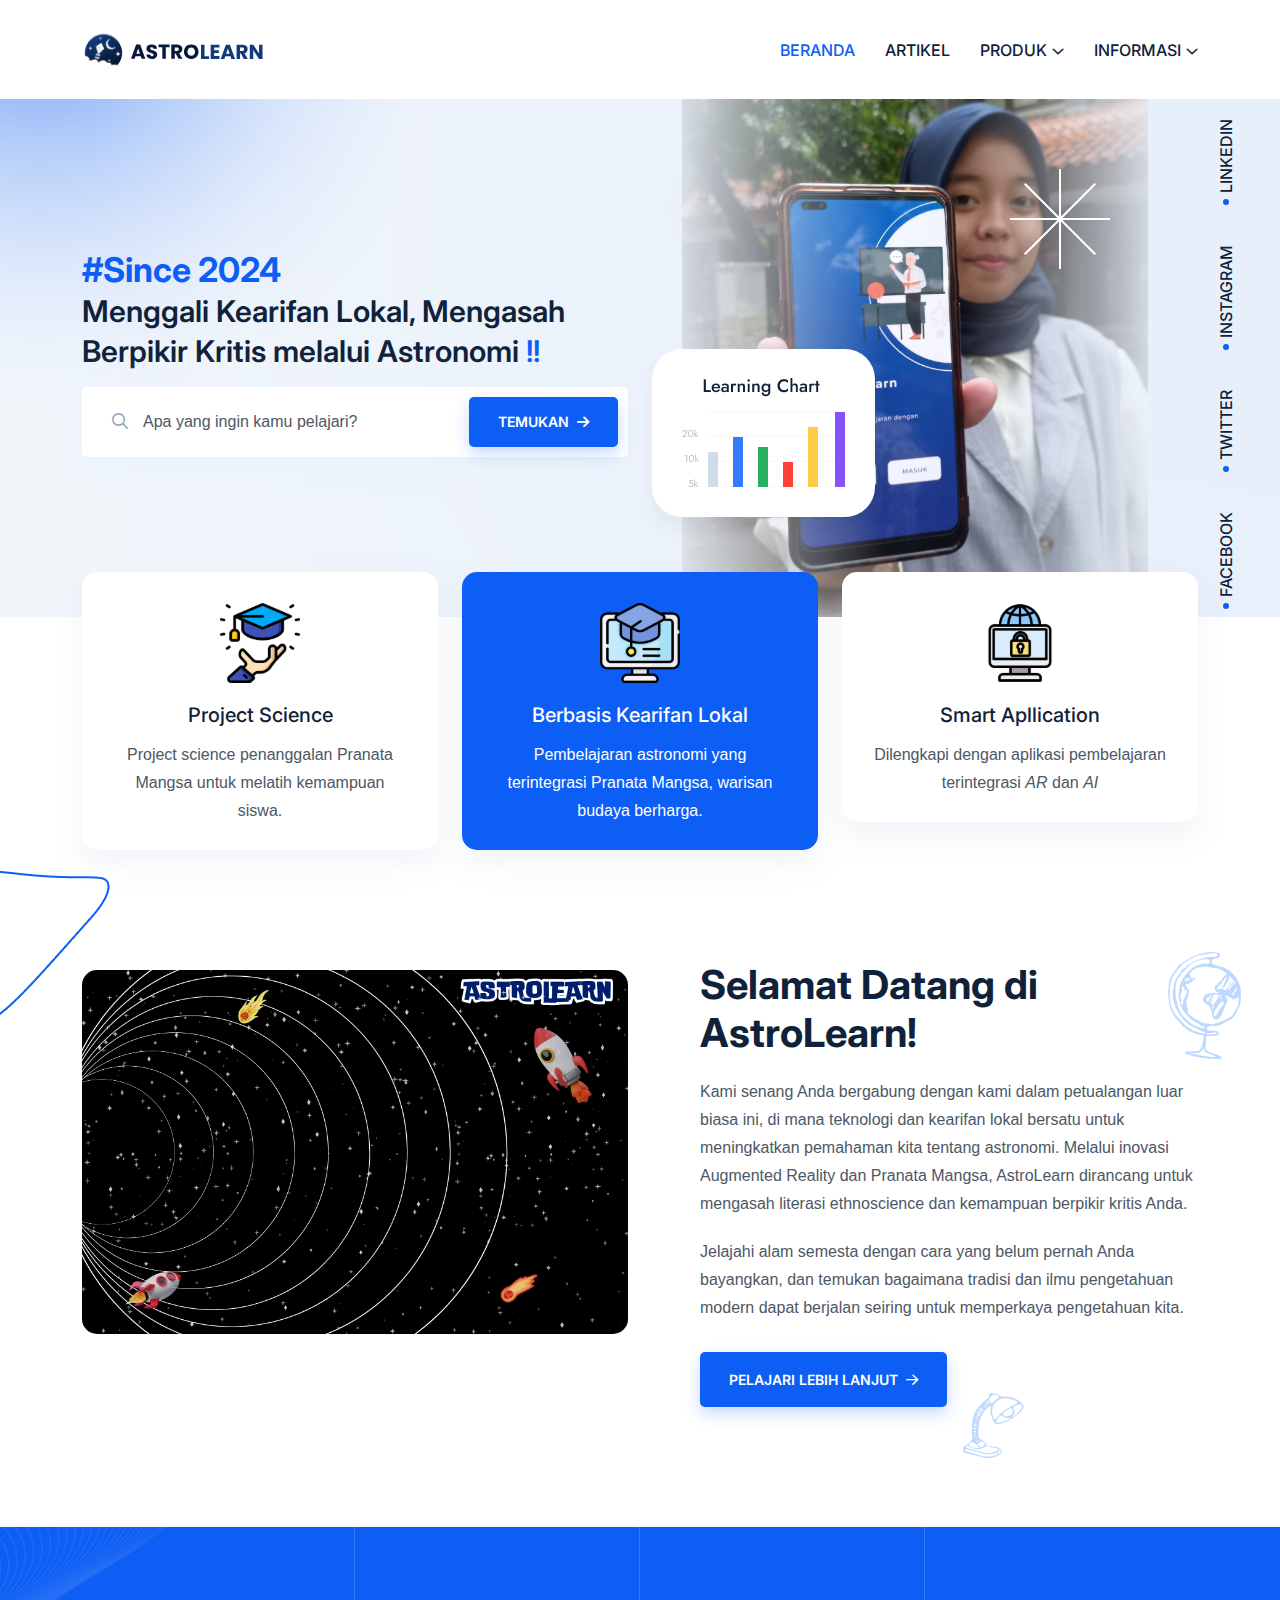
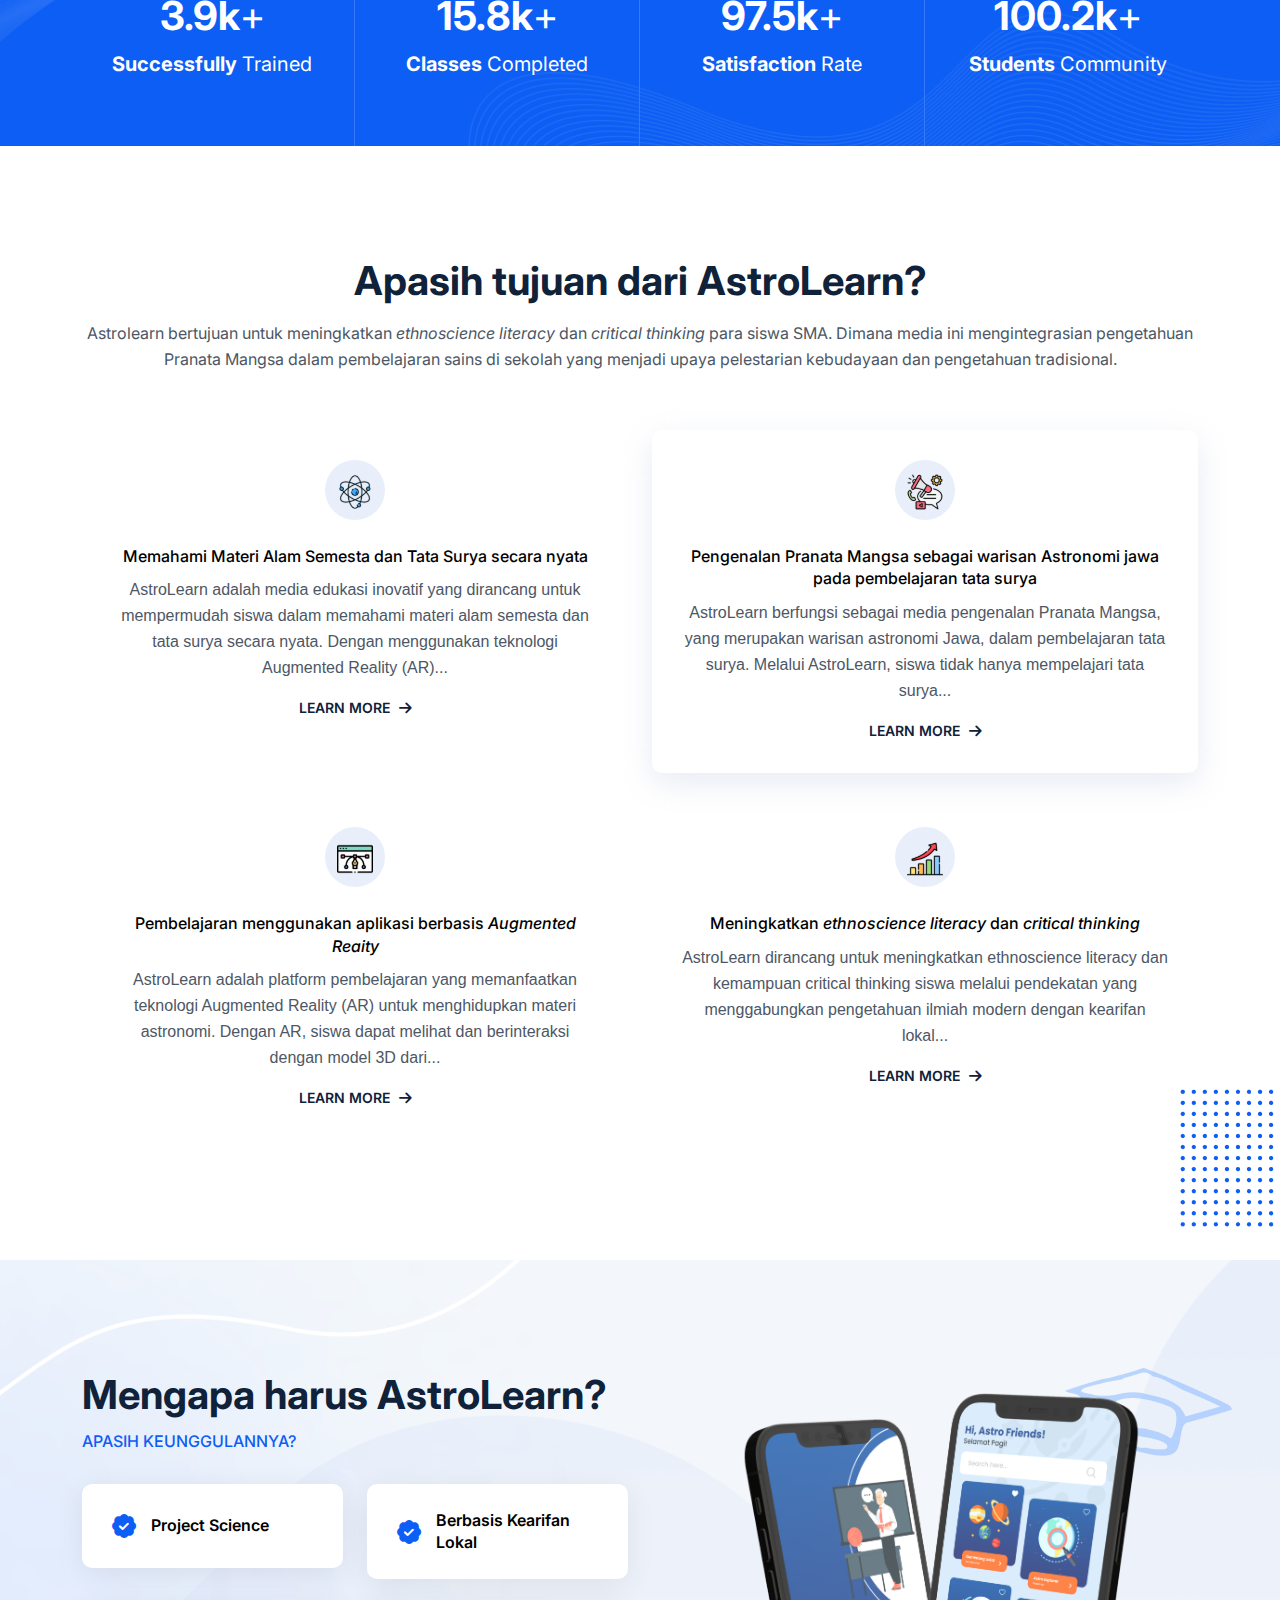
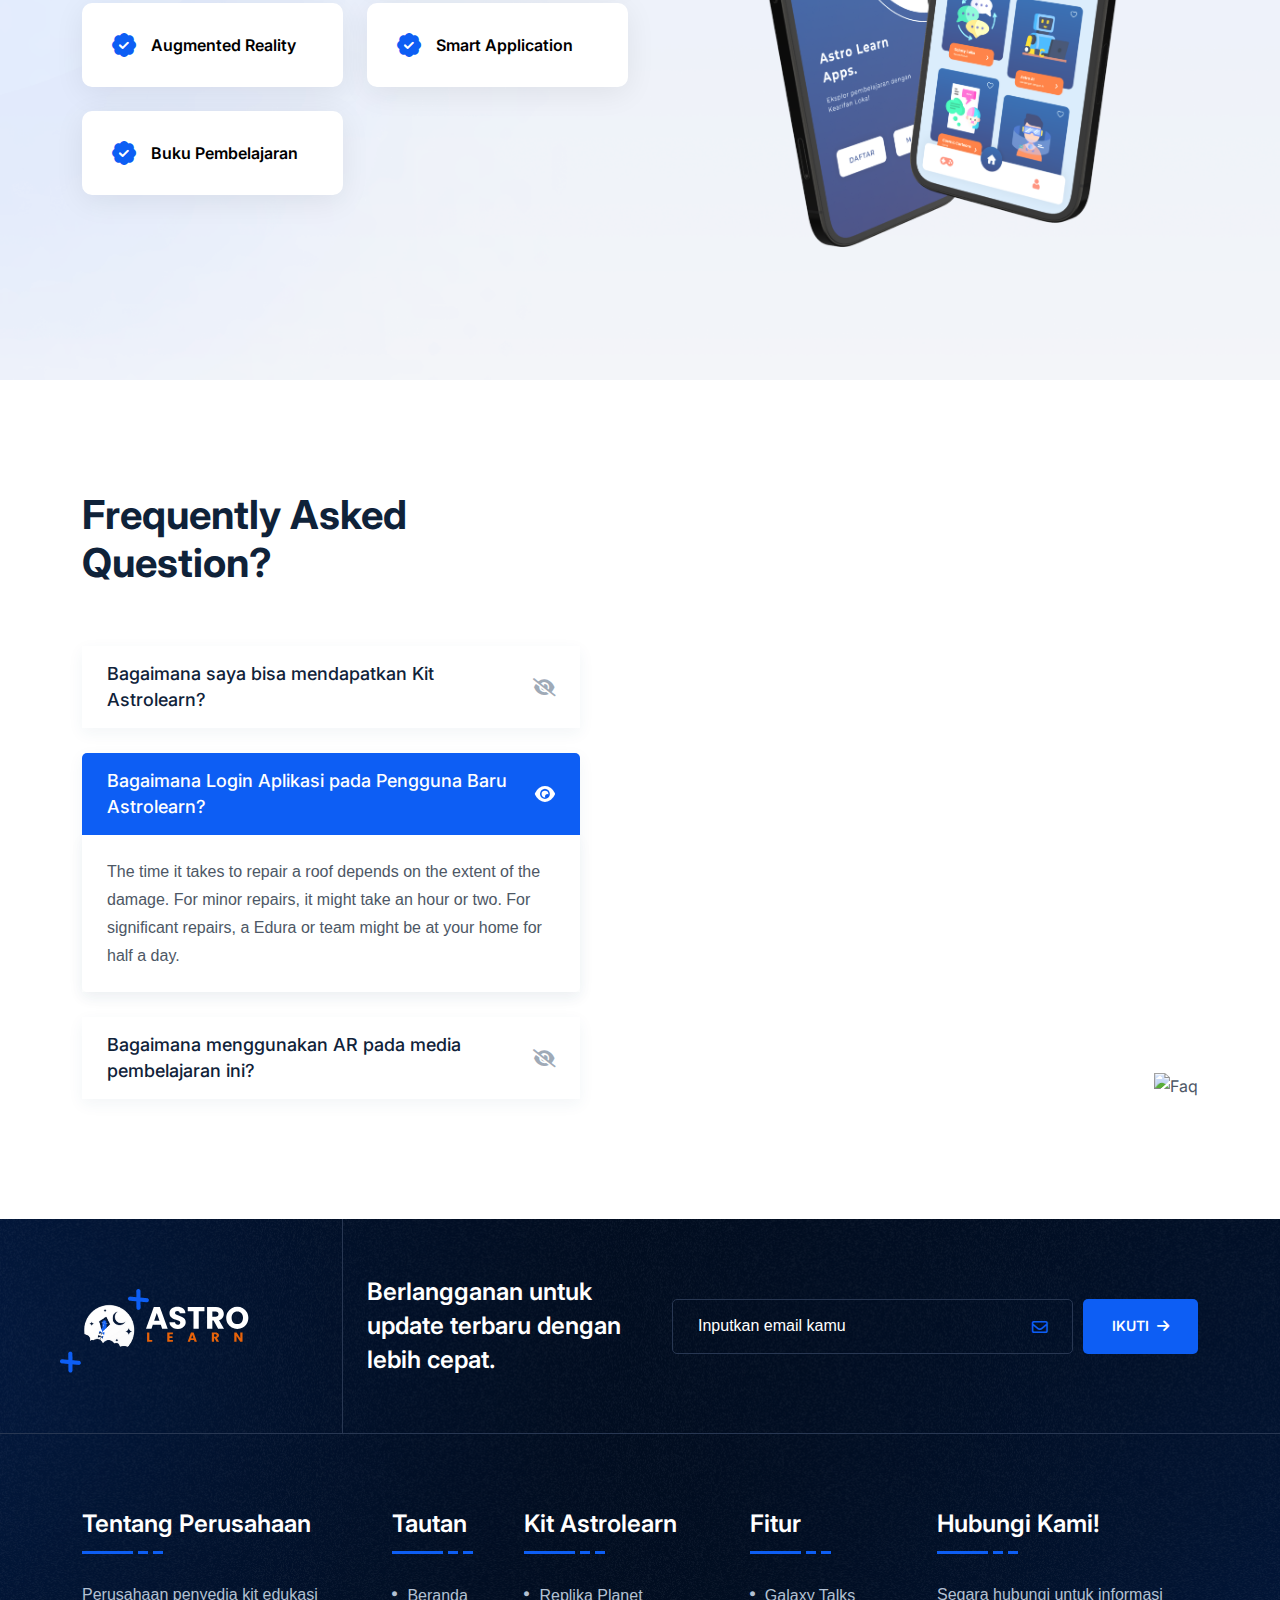
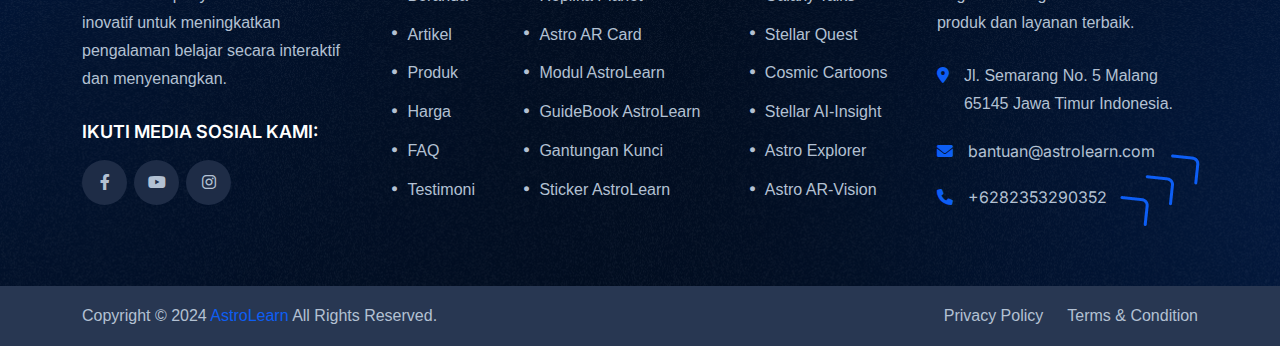
==== commit d9acee4f: "chore: customize several section to customize the needs" ====
--- a/index.html
+++ b/index.html
@@ -43,6 +43,19 @@
     <link rel="stylesheet" href="assets/css/nice-select.min.css">
     <!-- Theme Custom CSS -->
     <link rel="stylesheet" href="assets/css/style.css">
+
+    <style>
+        .active
+        {
+            color: #0D5EF4 !important;
+        }
+        .box-title
+        {
+            font-size: 1rem;
+            font-weight: 600;
+            color: #000;
+        }
+    </style>
 
 </head>
 <body>
@@ -246,7 +259,7 @@
                             <nav class="main-menu d-none d-lg-inline-block">
                                 <ul>
                                     <li>
-                                        <a href="index.html">Beranda</a>
+                                        <a class="active" href="index.html">Beranda</a>
                                     </li>
                                     <li>
                                         <a href="index.html">Artikel</a>
@@ -498,276 +511,27 @@
     
     <!--============================== Servce Area ==============================-->
     <section class="space" data-bg-src="assets/img/bg/course_bg_3.png" id="course-sec">
-        <div class="course_6_shape1 shape-mockup jump d-lg-block d-none" data-left="3%" data-top="15%">
+        <div class="course_6_shape1 shape-mockup jump d-lg-block d-none" data-left="83%" data-top="15%">
             <img src="assets/img/normal/course_6_shape1.png" alt="img">
-        </div>
-        <div class="container">
-            <div class="title-area text-center">
-                <span class="sub-title"><i class="fal fa-book me-2"></i> Popular Courses</span>
-                <h2 class="sec-title">Our Popular Online Courses</h2>
-            </div>
-            <div class="row slider-shadow th-carousel course-slider-1" data-slide-show="4" data-ml-slide-show="3" data-lg-slide-show="3" data-md-slide-show="2" data-sm-slide-show="1" data-arrows="true">
-                <div class="col-md-6 col-lg-4">
-                    <div class="course-box">
-                        <div class="course-img">
-                            <img src="assets/img/course/course_1_1.png" alt="img">
-                            <span class="tag"><i class="fas fa-clock"></i> 03 WEEKS</span>
-                        </div>
-                        <div class="course-content">
-                            <div class="course-rating">
-                                <div class="star-rating" role="img" aria-label="Rated 4.00 out of 5">
-                                    <span style="width:79%">Rated <strong class="rating">4.00</strong> out of 5</span>
-                                </div>(4.7)
-                            </div>
-                            <h3 class="course-title"><a href="course-details.html">Education Software and PHP
-                                    and JS System Script</a></h3>
-                            <div class="course-meta">
-                                <span><i class="fal fa-file"></i>Lesson 8</span>
-                                <span><i class="fal fa-user"></i>Students 60+</span>
-                                <span><i class="fal fa-chart-simple"></i>Beginner</span>
-                            </div>
-                            <div class="course-author">
-                                <div class="author-info">
-                                    <img src="assets/img/course/author.png" alt="author">
-                                    <a href="course.html" class="author-name">Max Alexix</a>
-                                </div>
-                                <div class="offer-tag">Free</div>
-                            </div>
-                        </div>
-                    </div>
-                </div>
-                <div class="col-md-6 col-lg-4">
-                    <div class="course-box">
-                        <div class="course-img">
-                            <img src="assets/img/course/course_1_2.png" alt="img">
-                            <span class="tag"><i class="fas fa-clock"></i> 02 WEEKS</span>
-                        </div>
-                        <div class="course-content">
-                            <div class="course-rating">
-                                <div class="star-rating" role="img" aria-label="Rated 4.00 out of 5">
-                                    <span style="width:79%">Rated <strong class="rating">4.00</strong> out of 5</span>
-                                </div>(4.7)
-                            </div>
-                            <h3 class="course-title"><a href="course-details.html">Learn Figma – UI/UX Design
-                                    Essential Training</a></h3>
-                            <div class="course-meta">
-                                <span><i class="fal fa-file"></i>Lesson 9</span>
-                                <span><i class="fal fa-user"></i>Students 50+</span>
-                                <span><i class="fal fa-chart-simple"></i>Beginner</span>
-                            </div>
-                            <div class="course-author">
-                                <div class="author-info">
-                                    <img src="assets/img/course/author.png" alt="author">
-                                    <a href="course.html" class="author-name">Kevin Perry</a>
-                                </div>
-                                <div class="offer-tag">Free</div>
-                            </div>
-                        </div>
-                    </div>
-                </div>
-                <div class="col-md-6 col-lg-4">
-                    <div class="course-box">
-                        <div class="course-img">
-                            <img src="assets/img/course/course_1_3.png" alt="img">
-                            <span class="tag"><i class="fas fa-clock"></i> 04 WEEKS</span>
-                        </div>
-                        <div class="course-content">
-                            <div class="course-rating">
-                                <div class="star-rating" role="img" aria-label="Rated 4.00 out of 5">
-                                    <span style="width:79%">Rated <strong class="rating">4.00</strong> out of 5</span>
-                                </div>(4.7)
-                            </div>
-                            <h3 class="course-title"><a href="course-details.html">Advanced Android 12 & Kotlin
-                                    Development Course</a></h3>
-                            <div class="course-meta">
-                                <span><i class="fal fa-file"></i>Lesson 7</span>
-                                <span><i class="fal fa-user"></i>Students 30+</span>
-                                <span><i class="fal fa-chart-simple"></i>Beginner</span>
-                            </div>
-                            <div class="course-author">
-                                <div class="author-info">
-                                    <img src="assets/img/course/author.png" alt="author">
-                                    <a href="course.html" class="author-name">Max Alexix</a>
-                                </div>
-                                <div class="offer-tag">Free</div>
-                            </div>
-                        </div>
-                    </div>
-                </div>
-                <div class="col-md-6 col-lg-4">
-                    <div class="course-box">
-                        <div class="course-img">
-                            <img src="assets/img/course/course_1_4.png" alt="img">
-                            <span class="tag"><i class="fas fa-clock"></i> 02 WEEKS</span>
-                        </div>
-                        <div class="course-content">
-                            <div class="course-rating">
-                                <div class="star-rating" role="img" aria-label="Rated 4.00 out of 5">
-                                    <span style="width:79%">Rated <strong class="rating">4.00</strong> out of 5</span>
-                                </div>(4.7)
-                            </div>
-                            <h3 class="course-title"><a href="course-details.html">IT Statistics Data Science and
-                                    Business Analysis</a></h3>
-                            <div class="course-meta">
-                                <span><i class="fal fa-file"></i>Lesson 10</span>
-                                <span><i class="fal fa-user"></i>Students 20+</span>
-                                <span><i class="fal fa-chart-simple"></i>Beginner</span>
-                            </div>
-                            <div class="course-author">
-                                <div class="author-info">
-                                    <img src="assets/img/course/author.png" alt="author">
-                                    <a href="course.html" class="author-name">Kevin Perry</a>
-                                </div>
-                                <div class="offer-tag">Free</div>
-                            </div>
-                        </div>
-                    </div>
-                </div>
-                <div class="col-md-6 col-lg-4">
-                    <div class="course-box">
-                        <div class="course-img">
-                            <img src="assets/img/course/course_1_1.png" alt="img">
-                            <span class="tag"><i class="fas fa-clock"></i> 03 WEEKS</span>
-                        </div>
-                        <div class="course-content">
-                            <div class="course-rating">
-                                <div class="star-rating" role="img" aria-label="Rated 4.00 out of 5">
-                                    <span style="width:79%">Rated <strong class="rating">4.00</strong> out of 5</span>
-                                </div>(4.7)
-                            </div>
-                            <h3 class="course-title"><a href="course-details.html">Education Software and PHP
-                                    and JS System Script</a></h3>
-                            <div class="course-meta">
-                                <span><i class="fal fa-file"></i>Lesson 8</span>
-                                <span><i class="fal fa-user"></i>Students 60+</span>
-                                <span><i class="fal fa-chart-simple"></i>Beginner</span>
-                            </div>
-                            <div class="course-author">
-                                <div class="author-info">
-                                    <img src="assets/img/course/author.png" alt="author">
-                                    <a href="course.html" class="author-name">Max Alexix</a>
-                                </div>
-                                <div class="offer-tag">Free</div>
-                            </div>
-                        </div>
-                    </div>
-                </div>
-                <div class="col-md-6 col-lg-4">
-                    <div class="course-box">
-                        <div class="course-img">
-                            <img src="assets/img/course/course_1_2.png" alt="img">
-                            <span class="tag"><i class="fas fa-clock"></i> 02 WEEKS</span>
-                        </div>
-                        <div class="course-content">
-                            <div class="course-rating">
-                                <div class="star-rating" role="img" aria-label="Rated 4.00 out of 5">
-                                    <span style="width:79%">Rated <strong class="rating">4.00</strong> out of 5</span>
-                                </div>(4.7)
-                            </div>
-                            <h3 class="course-title"><a href="course-details.html">Learn Figma – UI/UX Design
-                                    Essential Training</a></h3>
-                            <div class="course-meta">
-                                <span><i class="fal fa-file"></i>Lesson 9</span>
-                                <span><i class="fal fa-user"></i>Students 50+</span>
-                                <span><i class="fal fa-chart-simple"></i>Beginner</span>
-                            </div>
-                            <div class="course-author">
-                                <div class="author-info">
-                                    <img src="assets/img/course/author.png" alt="author">
-                                    <a href="course.html" class="author-name">Kevin Perry</a>
-                                </div>
-                                <div class="offer-tag">Free</div>
-                            </div>
-                        </div>
-                    </div>
-                </div>
-                <div class="col-md-6 col-lg-4">
-                    <div class="course-box">
-                        <div class="course-img">
-                            <img src="assets/img/course/course_1_3.png" alt="img">
-                            <span class="tag"><i class="fas fa-clock"></i> 04 WEEKS</span>
-                        </div>
-                        <div class="course-content">
-                            <div class="course-rating">
-                                <div class="star-rating" role="img" aria-label="Rated 4.00 out of 5">
-                                    <span style="width:79%">Rated <strong class="rating">4.00</strong> out of 5</span>
-                                </div>(4.7)
-                            </div>
-                            <h3 class="course-title"><a href="course-details.html">Advanced Android 12 & Kotlin
-                                    Development Course</a></h3>
-                            <div class="course-meta">
-                                <span><i class="fal fa-file"></i>Lesson 7</span>
-                                <span><i class="fal fa-user"></i>Students 30+</span>
-                                <span><i class="fal fa-chart-simple"></i>Beginner</span>
-                            </div>
-                            <div class="course-author">
-                                <div class="author-info">
-                                    <img src="assets/img/course/author.png" alt="author">
-                                    <a href="course.html" class="author-name">Max Alexix</a>
-                                </div>
-                                <div class="offer-tag">Free</div>
-                            </div>
-                        </div>
-                    </div>
-                </div>
-                <div class="col-md-6 col-lg-4">
-                    <div class="course-box">
-                        <div class="course-img">
-                            <img src="assets/img/course/course_1_4.png" alt="img">
-                            <span class="tag"><i class="fas fa-clock"></i> 02 WEEKS</span>
-                        </div>
-                        <div class="course-content">
-                            <div class="course-rating">
-                                <div class="star-rating" role="img" aria-label="Rated 4.00 out of 5">
-                                    <span style="width:79%">Rated <strong class="rating">4.00</strong> out of 5</span>
-                                </div>(4.7)
-                            </div>
-                            <h3 class="course-title"><a href="course-details.html">IT Statistics Data Science and
-                                    Business Analysis</a></h3>
-                            <div class="course-meta">
-                                <span><i class="fal fa-file"></i>Lesson 10</span>
-                                <span><i class="fal fa-user"></i>Students 20+</span>
-                                <span><i class="fal fa-chart-simple"></i>Beginner</span>
-                            </div>
-                            <div class="course-author">
-                                <div class="author-info">
-                                    <img src="assets/img/course/author.png" alt="author">
-                                    <a href="course.html" class="author-name">Kevin Perry</a>
-                                </div>
-                                <div class="offer-tag">Free</div>
-                            </div>
-                        </div>
-                    </div>
-                </div>
-            </div>
-        </div>
-    </section>
-    <!--============================== Became A Instructor Area ==============================-->
-    <div class="overflow-hidden position-relative space" id="team-sec">
-        <div class="shape-mockup instructor-bg-shape1 jump d-lg-block d-none" data-left="3%" data-bottom="30%">
-            <img src="assets/img/normal/blog-3-bg-shape.png" alt="img">
-        </div>
-        <div class="instructor_bg_shape2 shape-mockup d-xl-block d-none" data-left="-15%" data-top="3%">
-            <img src="assets/img/normal/instructor_1_shape1.png" alt="img">
         </div>
         <div class="container">
             <div class="row">
                 <div class="col-xl-6 order-xl-2">
-                    <div class="become-instructor-img mb-5 mb-xl-0 ms-xl-5">
-                        <img src="assets/img/normal/become-instructor-thumb.png" alt="img">
+                    <div class="become-instructor-img mb-5 mb-xl-0 ms-xl-5 d-flex justify-content-center align-items-center">
+                        <img src="assets/img/normal/mockup.png" alt="img" style="height: 30rem;">
                     </div>
                 </div>
                 <div class="col-xl-6 order-xl-1">
                     <div class="title-area mb-30">
-                        <span class="sub-title"><i class="fal fa-book me-1"></i> Instructor</span>
-                        <h2 class="sec-title">Become an Instructor On Our Online Platform.</h2>
+                        <h2 class="sec-title">Mengapa harus AstroLearn?</h2>
+                        <span class="sub-title">apasih keunggulannya?</span>
                     </div>
                     <div class="row gy-4">
                         <div class="col-sm-6">
                             <div class="become-instructor-wrap">
                                 <i class="fa-solid fa-badge-check"></i>
                                 <h4 class="box-title">
-                                    Teach your way
+                                    Project Science
                                 </h4>
                             </div>
                         </div>
@@ -775,7 +539,7 @@
                             <div class="become-instructor-wrap">
                                 <i class="fa-solid fa-badge-check"></i>
                                 <h4 class="box-title">
-                                    Plan your curriculum
+                                    Berbasis Kearifan Lokal
                                 </h4>
                             </div>
                         </div>
@@ -783,7 +547,7 @@
                             <div class="become-instructor-wrap">
                                 <i class="fa-solid fa-badge-check"></i>
                                 <h4 class="box-title">
-                                    Record your video
+                                    Augmented Reality
                                 </h4>
                             </div>
                         </div>
@@ -791,18 +555,25 @@
                             <div class="become-instructor-wrap">
                                 <i class="fa-solid fa-badge-check"></i>
                                 <h4 class="box-title">
-                                    Launch your course
+                                    Smart Application
                                 </h4>
                             </div>
                         </div>
-                    </div>
-                    <a href="about.html" class="th-btn mt-40">Get Instructor <i class="fa-regular fa-arrow-right ms-1"></i></a>
-                </div>
-            </div>
-        </div>
-    </div>
+                        <div class="col-sm-6">
+                            <div class="become-instructor-wrap">
+                                <i class="fa-solid fa-badge-check"></i>
+                                <h4 class="box-title">
+                                    Buku Pembelajaran
+                                </h4>
+                            </div>
+                        </div>
+                    </div>
+                </div>
+            </div>
+        </div>
+    </section>
     <!--============================== Testimonial Area ==============================-->
-    <section class="testi-area-4 overflow-hidden space" data-bg-src="assets/img/bg/testi_bg_3.png">
+    <!-- <section class="testi-area-4 overflow-hidden space" data-bg-src="assets/img/bg/testi_bg_3.png">
 
         <div class="shape-mockup testi2-bg-shape2 spin d-xl-block d-none" data-left="2%" data-top="20%">
             <img src="assets/img/testimonial/testi-bg-shape_3_1.png" alt="img">
@@ -1019,20 +790,19 @@
                 </div>
             </div>
         </div>
-    </section>
+    </section> -->
     <!--============================== Faq Area ==============================-->
     <div class="overflow-hidden space">
         <div class="container">
             <div class="row">
                 <div class="col-xl-6 align-self-end text-xl-end order-xl-2">
                     <div class="faq-img mb-5 mb-xl-0">
-                        <img src="assets/img/normal/faq_1_1.png" alt="Faq">
+                        <img src="assets/img/normal/faq.gif" alt="Faq">
                     </div>
                 </div>
                 <div class="col-xl-6 order-xl-1">
                     <div class="me-xl-5">
                         <div class="title-area">
-                            <span class="sub-title"><i class="fal fa-book"></i> Explore Edura Education</span>
                             <h2 class="sec-title">Frequently Asked Question?</h2>
                         </div>
                         <div class="accordion-area accordion" id="faqAccordion">
@@ -1079,82 +849,6 @@
             </div>
         </div>
     </div>
-
-    <!--============================== Event Area ==============================-->
-    <section class="space" data-bg-src="assets/img/bg/event-bg_2.png">
-        <div class="shape-mockup event-shape1 jump" data-top="3%" data-left="-3%">
-            <img src="assets/img/team/team-shape_1_1.png" alt="img">
-        </div>
-        <div class="container">
-            <div class="title-area text-center">
-                <span class="sub-title"><i class="fal fa-book me-2"></i> Fetaured Events</span>
-                <h2 class="sec-title">Our Upcoming Events</h2>
-            </div>
-            <div class="event-grid">
-                <div class="event-img">
-                    <img src="assets/img/event/event_img-2-1.png" alt="course">
-                </div>
-                <div class="event-content">
-                    <div class="event-bg-shape" data-mask-src="assets/img/event/event_shape2.png"></div>
-                    <div class="media-left">
-                        <h3 class="event-title"><a href="event-details.html">What Soul Can Tech Us About Web Design</a></h3>
-                        <div class="event-meta">
-                            <p><i class="fal fa-calendar"></i>19th Jun, 2023</p>
-                            <p><i class="far fa-clock"></i>8 am - 10 am</p>
-                            <p><i class="far fa-location-dot"></i>259 Hilton, NewYork,</p>
-                        </div>
-                    </div>
-                    <div class="media-body">
-                        <a class="th-btn" href="event-details.html">VIEW EVENTS <i class="far fa-arrow-right"></i></a>
-                    </div>
-                </div>
-            </div>
-
-            <div class="event-grid">
-                <div class="event-img">
-                    <img src="assets/img/event/event_img-2-2.png" alt="course">
-                </div>
-                <div class="event-content">
-                    <div class="event-bg-shape" data-mask-src="assets/img/event/event_shape2.png"></div>
-                    <div class="media-left">
-                        <h3 class="event-title"><a href="event-details.html">Embrace the world of online education</a></h3>
-                        <div class="event-meta">
-                            <p><i class="fal fa-calendar"></i>20th Jun, 2023</p>
-                            <p><i class="far fa-clock"></i>10 am - 11 am</p>
-                            <p><i class="far fa-location-dot"></i>Hilton Street, NewYork,</p>
-                        </div>
-                    </div>
-                    <div class="media-body">
-                        <a class="th-btn" href="event-details.html">VIEW EVENTS <i class="far fa-arrow-right"></i></a>
-                    </div>
-                </div>
-            </div>
-
-            <div class="event-grid">
-                <div class="event-img">
-                    <img src="assets/img/event/event_img-2-3.png" alt="course">
-                </div>
-                <div class="event-content">
-                    <div class="event-bg-shape" data-mask-src="assets/img/event/event_shape2.png"></div>
-                    <div class="media-left">
-                        <h3 class="event-title"><a href="event-details.html">Gain insights into how parents can support</a></h3>
-                        <div class="event-meta">
-                            <p><i class="fal fa-calendar"></i>22th Jul, 2023</p>
-                            <p><i class="far fa-clock"></i>11 am - 12 pm</p>
-                            <p><i class="far fa-location-dot"></i>259 Hilton, NewYork,</p>
-                        </div>
-                    </div>
-                    <div class="media-body">
-                        <a class="th-btn" href="event-details.html">VIEW EVENTS <i class="far fa-arrow-right"></i></a>
-                    </div>
-                </div>
-            </div>
-
-            <div class="text-center">
-                <p class="mb-n2">Best Educational Events and Program 2023. <a class="link-btn" href="event.html">EXPLORE ALL EVENTS <i class="far fa-arrow-right"></i></a></p>
-            </div>
-        </div>
-    </section>
     <!--============================== Footer Area ==============================-->
     <footer class="footer-wrapper footer-layout-default" data-bg-src="assets/img/bg/footer-bg.png">
         <div class="shape-mockup footer-shape1 jump" data-left="60px" data-top="70px">
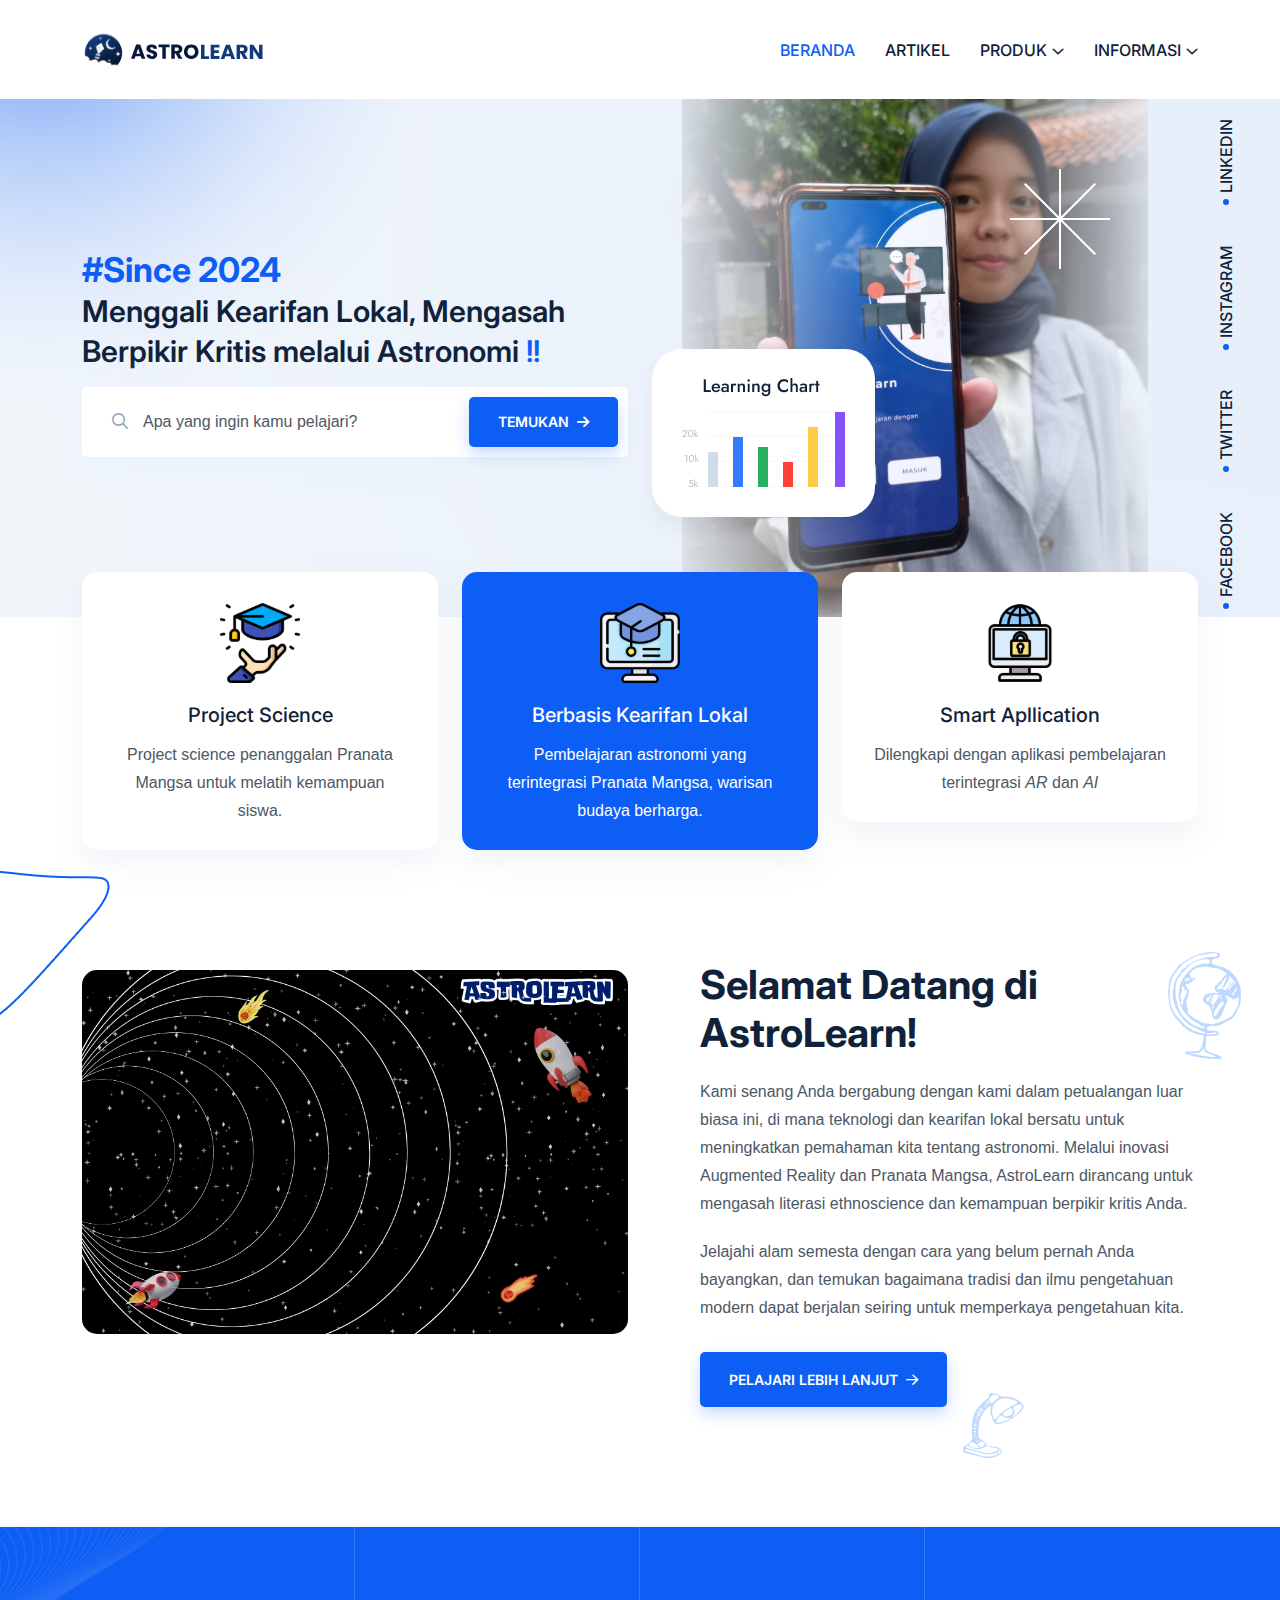
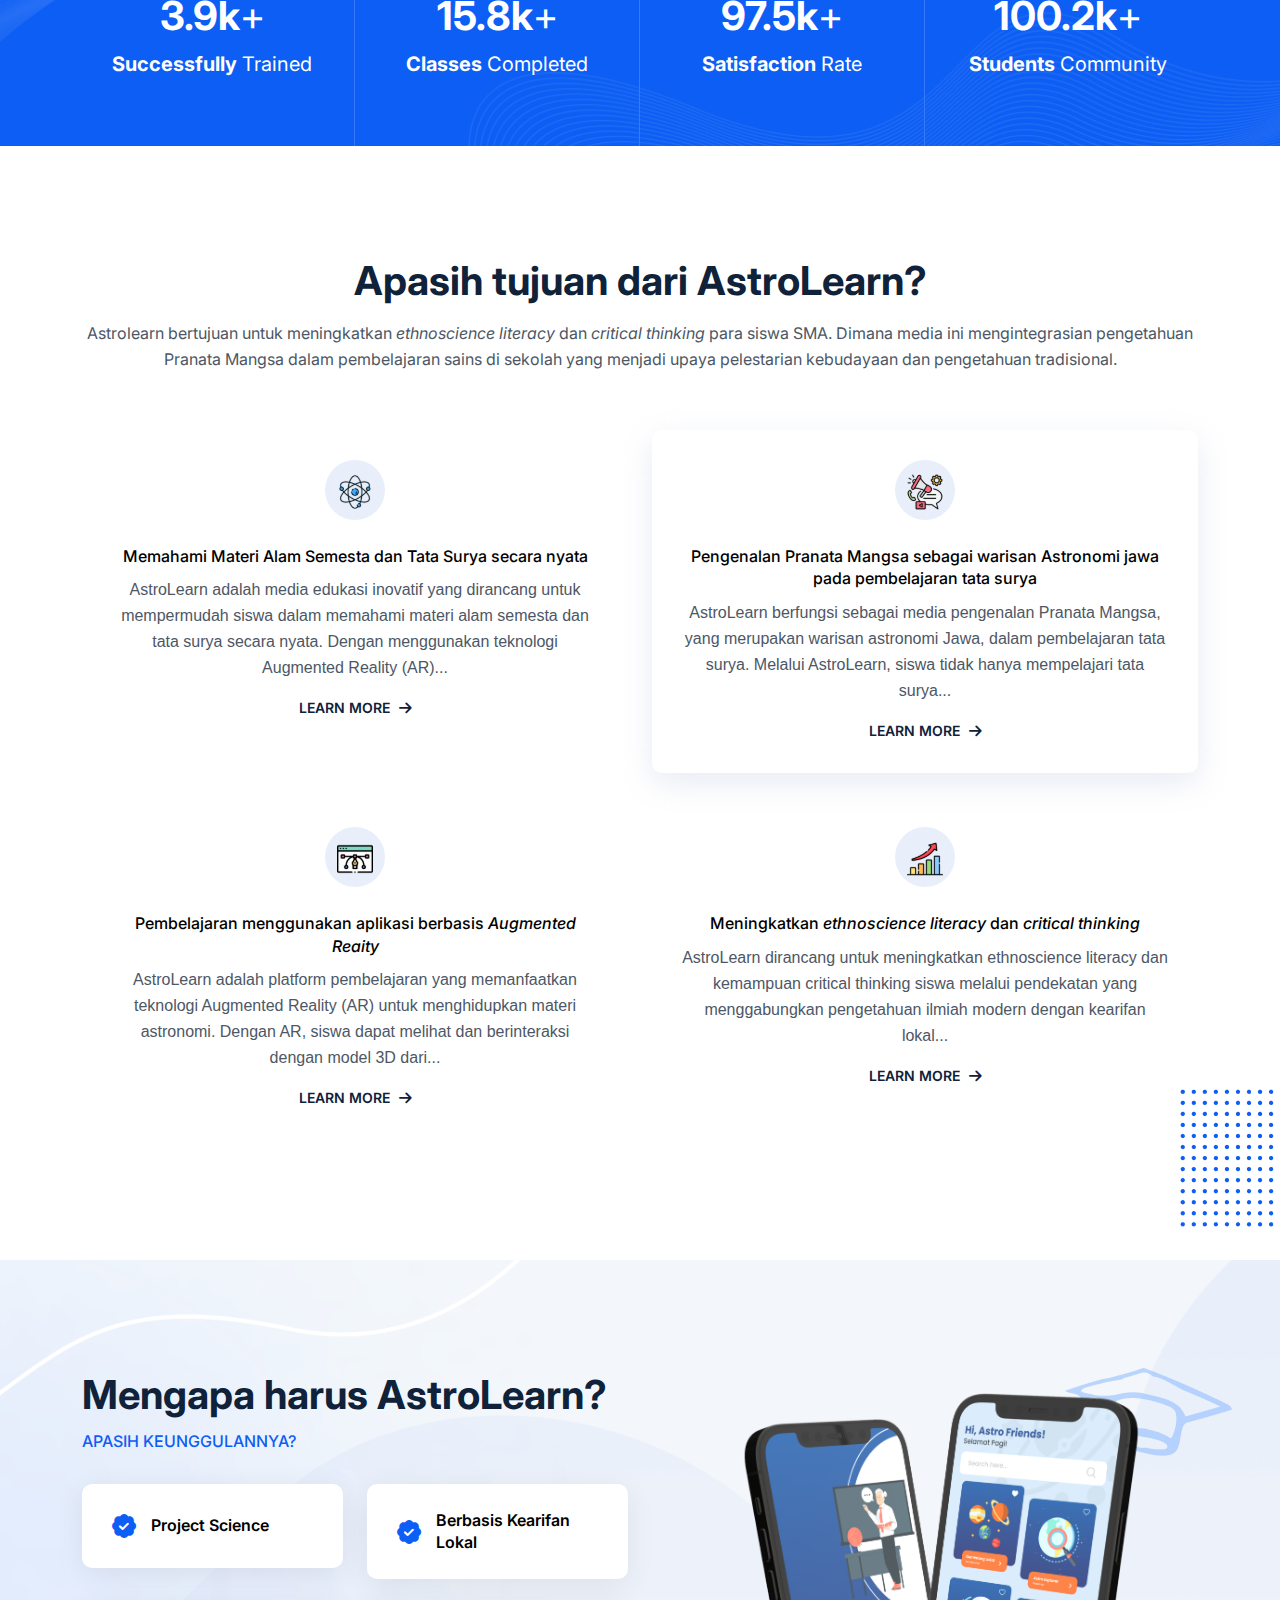
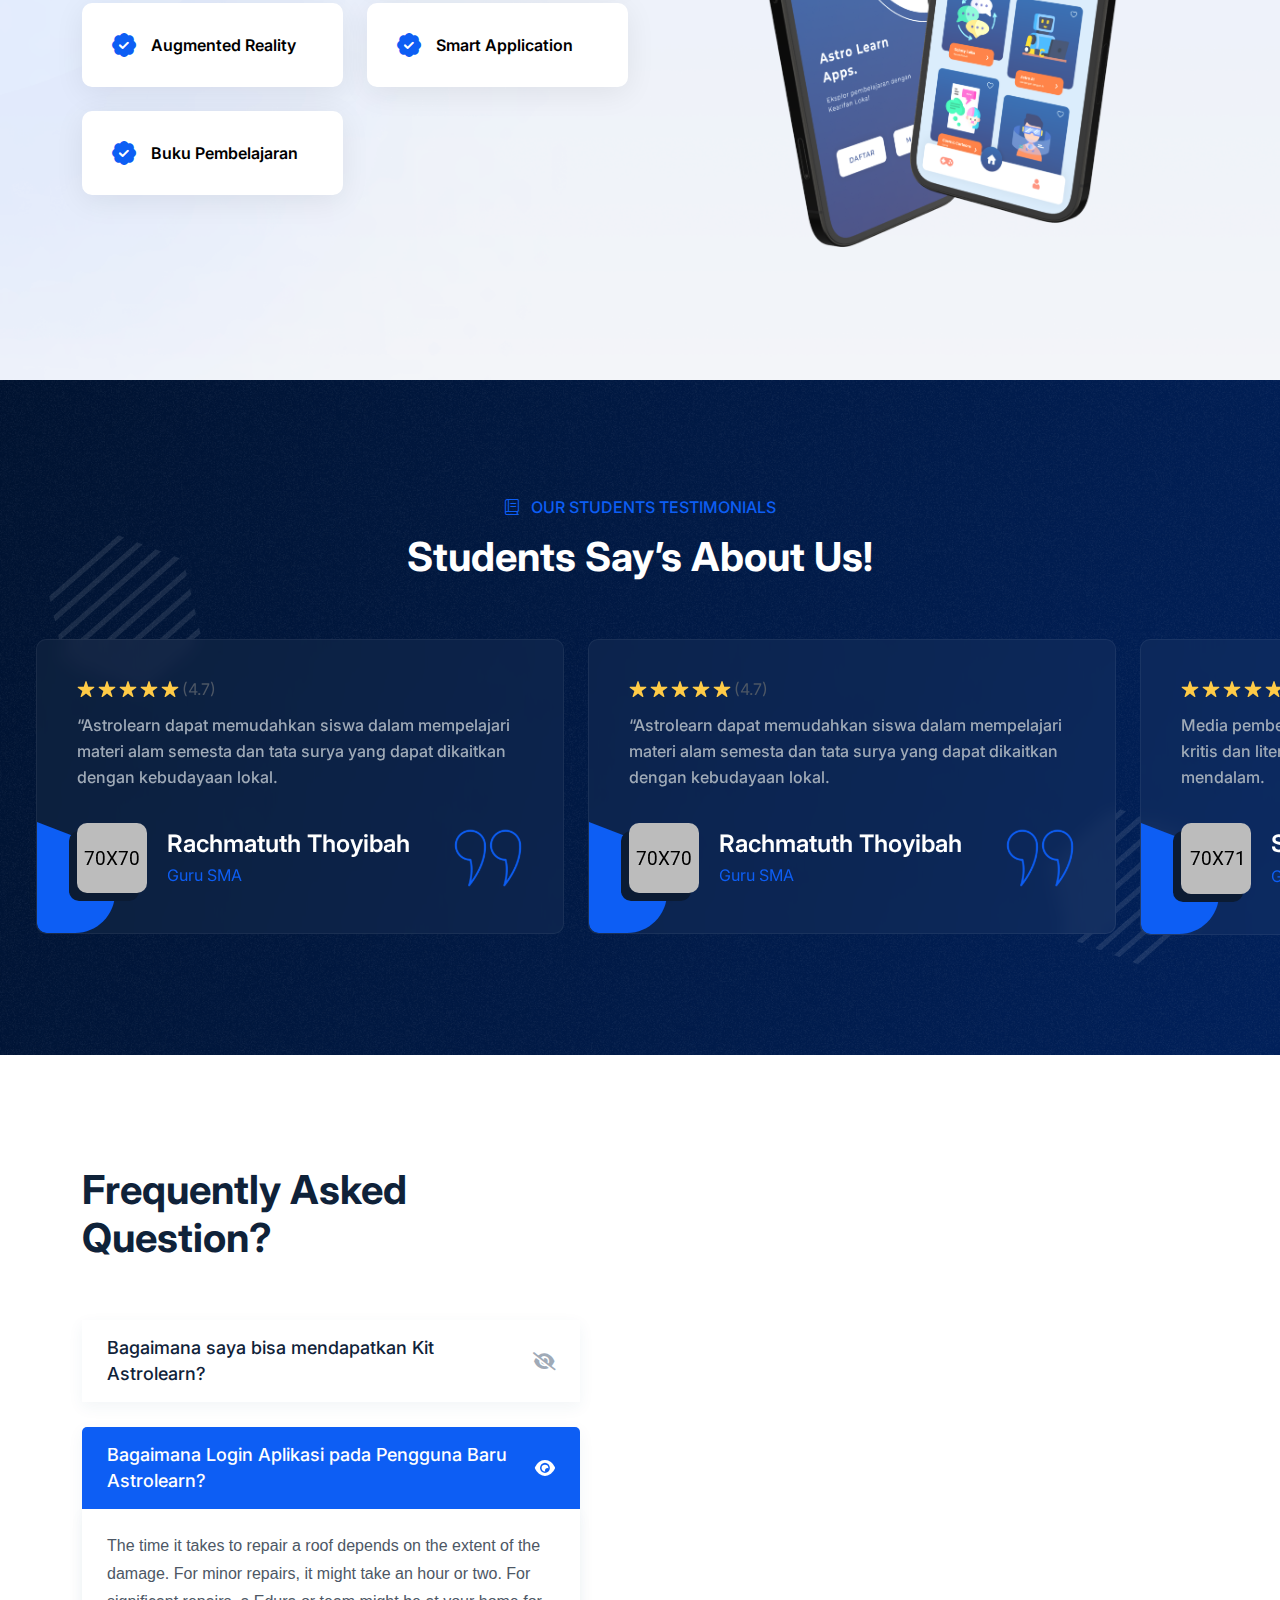
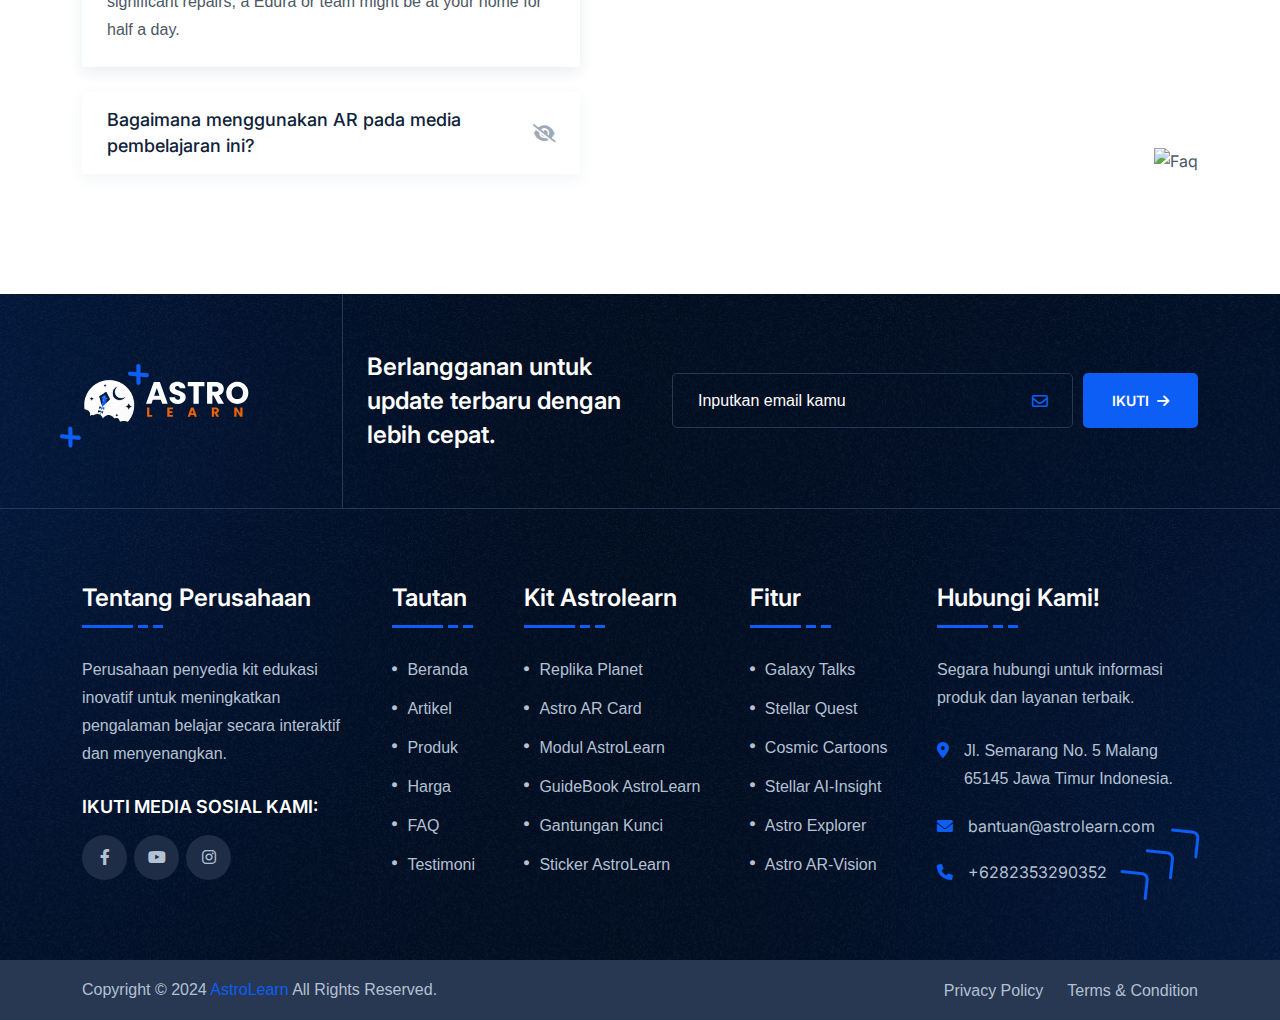
==== commit 571989b4: "chore: add article page" ====
--- a/index.html
+++ b/index.html
@@ -135,109 +135,29 @@
         <div class="th-menu-area text-center">
             <button class="th-menu-toggle"><i class="fal fa-times"></i></button>
             <div class="mobile-logo">
-                <a href="index.html"><img src="assets/img/logo.svg" alt="Edura"></a>
+                <a href="index.html"><img src="assets/img/logo.svg" alt="AstroLearn"></a>
             </div>
             <div class="th-mobile-menu">
                 <ul>
+                    <li>
+                        <a href="index.html">Beranda</a>
+                    </li>
+                    <li>
+                        <a href="article.html">Artikel</a>
+                    </li>
                     <li class="menu-item-has-children">
-                        <a href="index.html">Home</a>
+                        <a href="#">Produk</a>
                         <ul class="sub-menu">
-                            <li class="menu-item-has-children">
-                                <a href="#">Multipage</a>
-                                <ul class="sub-menu">
-                                    <li><a href="index.html">Home University</a></li>
-                                    <li><a href="home-2.html">Home Online Education</a></li>
-                                    <li><a href="home-3.html">Home University Admission</a></li>
-                                    <li><a href="home-4.html">Home Digital Education</a></li>
-                                    <li><a href="home-5.html">Home Academy <span class="new-label">New</span></a></li>
-                                    <li><a href="home-6.html">Home Online Training <span class="new-label">New</span></a></li>
-                                    <li><a href="home-7.html">Home Online Mentors <span class="new-label">New</span></a></li>
-                                    <li><a href="home-8.html">Home Online Courses <span class="new-label">New</span></a></li>
-                                    <li><a href="home-9.html">Home Kindergarten <span class="new-label">New</span></a></li>
-                                    <li><a href="home-10.html">Home University <span class="new-label">New</span></a></li>
-                                    <li><a href="home-11.html">Online Education <span class="new-label">New</span></a></li>
-                                    <li><a href="home-12.html">Online Instructor <span class="new-label">New</span></a></li>
-                                    <li><a href="home-13.html">Skill Development <span class="new-label">New</span></a></li>
-                                    <li><a href="home-14.html">Home Trainer <span class="new-label">New</span></a></li>
-                                    <li><a href="home-15.html">Home Admission <span class="new-label">New</span></a></li>
-                                </ul>
-                            </li>
-                            <li class="menu-item-has-children">
-                                <a href="#">Onepage</a>
-                                <ul class="sub-menu">
-                                    <li><a href="home1-onepage.html">University Onepage</a></li>
-                                    <li><a href="home2-onepage.html">Online Education Onepage</a></li>
-                                    <li><a href="home3-onepage.html">University Admission Onepage</a></li>
-                                    <li><a href="home4-onepage.html">Digital Education Onepage</a></li>
-                                    <li><a href="home5-onepage.html">Academy Onepage <span class="new-label">New</span></a></li>
-                                    <li><a href="home6-onepage.html">Online Training Onepage <span class="new-label">New</span></a></li>
-                                    <li><a href="home7-onepage.html">Online Mentors Onepage <span class="new-label">New</span></a></li>
-                                    <li><a href="home8-onepage.html">Online Courses Onepage <span class="new-label">New</span></a></li>
-                                    <li><a href="home9-onepage.html">Kindergarten Onepage <span class="new-label">New</span></a></li>
-                                    <li><a href="home10-onepage.html">University Onepage <span class="new-label">New</span></a></li>
-                                    <li><a href="home11-onepage.html">Online Education Onepage <span class="new-label">New</span></a></li>
-                                    <li><a href="home12-onepage.html">Online Instructor Onepage <span class="new-label">New</span></a></li>
-                                    <li><a href="home13-onepage.html">Skill Development Onepage <span class="new-label">New</span></a></li>
-                                    <li><a href="home14-onepage.html">Trainer Onepage <span class="new-label">New</span></a></li>
-                                    <li><a href="home15-onepage.html">Admission Onepage <span class="new-label">New</span></a></li>
-                                </ul>
-                            </li>
-                            <li class="menu-item-has-children">
-                                <a href="#">RTL</a>
-                                <ul class="sub-menu">
-                                    <li><a href="home1-rtl.html">University RTL</a></li>
-                                    <li><a href="home2-rtl.html">Online Education RTL</a></li>
-                                    <li><a href="home3-rtl.html">University Admission RTL</a></li>
-                                    <li><a href="home4-rtl.html">Digital Education RTL</a></li>
-                                </ul>
-                            </li>
+                            <li><a href="kit.html">Kit AstroLearn</a></li>
+                            <li><a href="application.html">Aplikasi</a></li>
                         </ul>
                     </li>
                     <li class="menu-item-has-children">
-                        <a href="#">Courses</a>
+                        <a href="#">Informasi</a>
                         <ul class="sub-menu">
-                            <li><a href="course.html">Courses With Sidebar</a></li>
-                            <li><a href="course-2.html">Courses Without Sidebar</a></li>
-                            <li><a href="course-3.html">Courses Videos</a></li>
-                            <li><a href="course-details.html">Course Details</a></li>
+                            <li><a href="about.html">Tentang Kami</a></li>
+                            <li><a href="contact.html">Hubungi Kami</a></li>
                         </ul>
-                    </li>
-                    <li class="menu-item-has-children">
-                        <a href="#">Teachers</a>
-                        <ul class="sub-menu">
-                            <li><a href="team.html">Instructors</a></li>
-                            <li><a href="team-details.html">Instructors Details</a></li>
-                        </ul>
-                    </li>
-                    <li class="menu-item-has-children">
-                        <a href="#">Pages</a>
-                        <ul class="sub-menu">
-                            <li><a href="about.html">About Us</a></li>
-                            <li class="menu-item-has-children">
-                                <a href="#">Shop</a>
-                                <ul class="sub-menu">
-                                    <li><a href="shop.html">Shop</a></li>
-                                    <li><a href="shop-details.html">Shop Details</a></li>
-                                    <li><a href="cart.html">Cart Page</a></li>
-                                    <li><a href="checkout.html">Checkout</a></li>
-                                    <li><a href="wishlist.html">Wishlist</a></li>
-                                </ul>
-                            </li>
-                            <li><a href="event.html">Events</a></li>
-                            <li><a href="event-details.html">Event Details</a></li>
-                            <li><a href="gallery.html">Gallery</a></li>
-                            <li><a href="error.html">Error Page</a></li>
-                        </ul>
-                    </li>
-                    <li class="menu-item-has-children">
-                        <a href="#">Blog</a>
-                        <ul class="sub-menu">
-                            <li><a href="blog.html">Blog</a></li>
-                            <li><a href="blog-details.html">Blog Details</a></li>
-                        </ul>
-                    </li>
-                    <li>
-                        <a href="contact.html">Contact</a>
                     </li>
                 </ul>
             </div>
@@ -267,15 +187,15 @@
                                     <li class="menu-item-has-children">
                                         <a href="#">Produk</a>
                                         <ul class="sub-menu">
-                                            <li><a href="#">Kit Astrolearn</a></li>
-                                            <li><a href="#">Aplikasi Astrolearn</a></li>
+                                            <li><a href="kit.html">Kit Astrolearn</a></li>
+                                            <li><a href="application.html">Aplikasi Astrolearn</a></li>
                                         </ul>
                                     </li>
                                     <li class="menu-item-has-children">
                                         <a href="#">Informasi</a>
                                         <ul class="sub-menu">
-                                            <li><a href="#">Tentang Kami</a></li>
-                                            <li><a href="#">Hubungi Kami</a></li>
+                                            <li><a href="about.html">Tentang Kami</a></li>
+                                            <li><a href="contact.html">Hubungi Kami</a></li>
                                         </ul>
                                     </li>
                                 </ul>
@@ -573,7 +493,7 @@
         </div>
     </section>
     <!--============================== Testimonial Area ==============================-->
-    <!-- <section class="testi-area-4 overflow-hidden space" data-bg-src="assets/img/bg/testi_bg_3.png">
+    <section class="testi-area-4 overflow-hidden space" data-bg-src="assets/img/bg/testi_bg_3.png">
 
         <div class="shape-mockup testi2-bg-shape2 spin d-xl-block d-none" data-left="2%" data-top="20%">
             <img src="assets/img/testimonial/testi-bg-shape_3_1.png" alt="img">
@@ -607,15 +527,15 @@
                         </div>
                         <div class="testi-box_content">
 
-                            <p class="testi-box_text">“Quickly maximize visionary solutions after mission critical action item productivity premium portals for impactful -services inactively negotiate enabled niche markets via growth strategies. University is accredited by the Higher Learning Commission.</p>
+                            <p class="testi-box_text">“Astrolearn dapat memudahkan siswa dalam mempelajari materi alam semesta dan tata surya yang dapat dikaitkan dengan kebudayaan lokal.</p>
                         </div>
                         <div class="testi-box_bottom">
                             <div class="testi-box_img">
                                 <img src="assets/img/testimonial/testi_3_1.jpg" alt="Avater">
                             </div>
                             <div class="testi-box-author-details">
-                                <h3 class="testi-box_name">Zara Head Milan</h3>
-                                <span class="testi-box_desig">IT Student</span>
+                                <h3 class="testi-box_name">Rachmatuth Thoyibah</h3>
+                                <span class="testi-box_desig">Guru SMA</span>
                             </div>
                             <div class="testi-box_quote">
                                 <img src="assets/img/icon/testi-quote2.svg" alt="quote">
@@ -640,15 +560,15 @@
                         </div>
                         <div class="testi-box_content">
 
-                            <p class="testi-box_text">They were able to provide me with a range of options for my roof replacement, item productivity premium portals for impactful -services inactively negotiate enabled niche markets via growth strategies. University is accredited by the Higher Learning.</p>
+                            <p class="testi-box_text">“Astrolearn dapat memudahkan siswa dalam mempelajari materi alam semesta dan tata surya yang dapat dikaitkan dengan kebudayaan lokal.</p>
                         </div>
                         <div class="testi-box_bottom">
                             <div class="testi-box_img">
-                                <img src="assets/img/testimonial/testi_3_2.jpg" alt="Avater">
+                                <img src="assets/img/testimonial/testi_3_1.jpg" alt="Avater">
                             </div>
                             <div class="testi-box-author-details">
-                                <h3 class="testi-box_name">David H. Smith</h3>
-                                <span class="testi-box_desig">Regular Student</span>
+                                <h3 class="testi-box_name">Rachmatuth Thoyibah</h3>
+                                <span class="testi-box_desig">Guru SMA</span>
                             </div>
                             <div class="testi-box_quote">
                                 <img src="assets/img/icon/testi-quote2.svg" alt="quote">
@@ -673,15 +593,15 @@
                         </div>
                         <div class="testi-box_content">
 
-                            <p class="testi-box_text">They worked tirelessly to complete the job on time and the final result item productivity premium portals for impactful -services inactively negotiate enabled niche markets via growth strategies. University is accredited by the Higher Learning Commission.</p>
+                            <p class="testi-box_text">Media pembelajaran yang mengasah kemampuan berpikir kritis dan literasi siswa melalui analisis serta pemahaman mendalam.</p>
                         </div>
                         <div class="testi-box_bottom">
                             <div class="testi-box_img">
-                                <img src="assets/img/testimonial/testi_3_3.jpg" alt="Avater">
+                                <img src="assets/img/testimonial/testi_3_2.jpg" alt="Avater">
                             </div>
                             <div class="testi-box-author-details">
-                                <h3 class="testi-box_name">Anadi Juila</h3>
-                                <span class="testi-box_desig">IT Student</span>
+                                <h3 class="testi-box_name">Shiyam Budi Bonggo P.</h3>
+                                <span class="testi-box_desig">Guru SMA</span>
                             </div>
                             <div class="testi-box_quote">
                                 <img src="assets/img/icon/testi-quote2.svg" alt="quote">
@@ -706,81 +626,15 @@
                         </div>
                         <div class="testi-box_content">
 
-                            <p class="testi-box_text">“Quickly maximize visionary solutions after mission critical action item productivity premium portals for impactful -services inactively negotiate enabled niche markets via growth strategies. University is accredited by the Higher Learning Commission.</p>
-                        </div>
-                        <div class="testi-box_bottom">
-                            <div class="testi-box_img">
-                                <img src="assets/img/testimonial/testi_3_1.jpg" alt="Avater">
-                            </div>
-                            <div class="testi-box-author-details">
-                                <h3 class="testi-box_name">Zara Head Milan</h3>
-                                <span class="testi-box_desig">Regular Student</span>
-                            </div>
-                            <div class="testi-box_quote">
-                                <img src="assets/img/icon/testi-quote2.svg" alt="quote">
-                            </div>
-                        </div>
-                    </div>
-                </div>
-                <div class="col-lg-6">
-                    <div class="testi-box style3">
-                        <div class="testi-box_review">
-                            <i class="fa-solid fa-star-sharp"></i>
-                            <i class="fa-solid fa-star-sharp"></i>
-                            <i class="fa-solid fa-star-sharp"></i>
-                            <i class="fa-solid fa-star-sharp"></i>
-                            <i class="fa-solid fa-star-sharp"></i>
-                            (4.7)
-                        </div>
-                        <div class="testi-box-bg-shape">
-                            <svg width="78" height="111" viewBox="0 0 78 111" fill="none" xmlns="http://www.w3.org/2000/svg">
-                                <path d="M0 0L78 30V71C78 93.0914 60.0914 111 38 111H10C4.47715 111 0 106.523 0 101V0Z" fill="#0D5EF4" />
-                            </svg>
-                        </div>
-                        <div class="testi-box_content">
-
-                            <p class="testi-box_text">They were able to provide me with a range of options for my roof replacement, item productivity premium portals for impactful -services inactively negotiate enabled niche markets via growth strategies. University is accredited by the Higher Learning.</p>
-                        </div>
-                        <div class="testi-box_bottom">
-                            <div class="testi-box_img">
-                                <img src="assets/img/testimonial/testi_3_2.jpg" alt="Avater">
-                            </div>
-                            <div class="testi-box-author-details">
-                                <h3 class="testi-box_name">David H. Smith</h3>
-                                <span class="testi-box_desig">IT Student</span>
-                            </div>
-                            <div class="testi-box_quote">
-                                <img src="assets/img/icon/testi-quote2.svg" alt="quote">
-                            </div>
-                        </div>
-                    </div>
-                </div>
-                <div class="col-lg-6">
-                    <div class="testi-box style3">
-                        <div class="testi-box_review">
-                            <i class="fa-solid fa-star-sharp"></i>
-                            <i class="fa-solid fa-star-sharp"></i>
-                            <i class="fa-solid fa-star-sharp"></i>
-                            <i class="fa-solid fa-star-sharp"></i>
-                            <i class="fa-solid fa-star-sharp"></i>
-                            (4.7)
-                        </div>
-                        <div class="testi-box-bg-shape">
-                            <svg width="78" height="111" viewBox="0 0 78 111" fill="none" xmlns="http://www.w3.org/2000/svg">
-                                <path d="M0 0L78 30V71C78 93.0914 60.0914 111 38 111H10C4.47715 111 0 106.523 0 101V0Z" fill="#0D5EF4" />
-                            </svg>
-                        </div>
-                        <div class="testi-box_content">
-
-                            <p class="testi-box_text">They worked tirelessly to complete the job on time and the final result item productivity premium portals for impactful -services inactively negotiate enabled niche markets via growth strategies. University is accredited by the Higher Learning Commission.</p>
+                            <p class="testi-box_text">Media pembelajaran yang ada dapat memudahkan siswa dalam memahami karna terdapat KIT pembelajaran dan aplikasi android.</p>
                         </div>
                         <div class="testi-box_bottom">
                             <div class="testi-box_img">
                                 <img src="assets/img/testimonial/testi_3_3.jpg" alt="Avater">
                             </div>
                             <div class="testi-box-author-details">
-                                <h3 class="testi-box_name">Anadi Juila</h3>
-                                <span class="testi-box_desig">Regular Student</span>
+                                <h3 class="testi-box_name">Dayinta Kirani Elmi Putri</h3>
+                                <span class="testi-box_desig">Siswa SMA</span>
                             </div>
                             <div class="testi-box_quote">
                                 <img src="assets/img/icon/testi-quote2.svg" alt="quote">
@@ -790,7 +644,7 @@
                 </div>
             </div>
         </div>
-    </section> -->
+    </section>
     <!--============================== Faq Area ==============================-->
     <div class="overflow-hidden space">
         <div class="container">
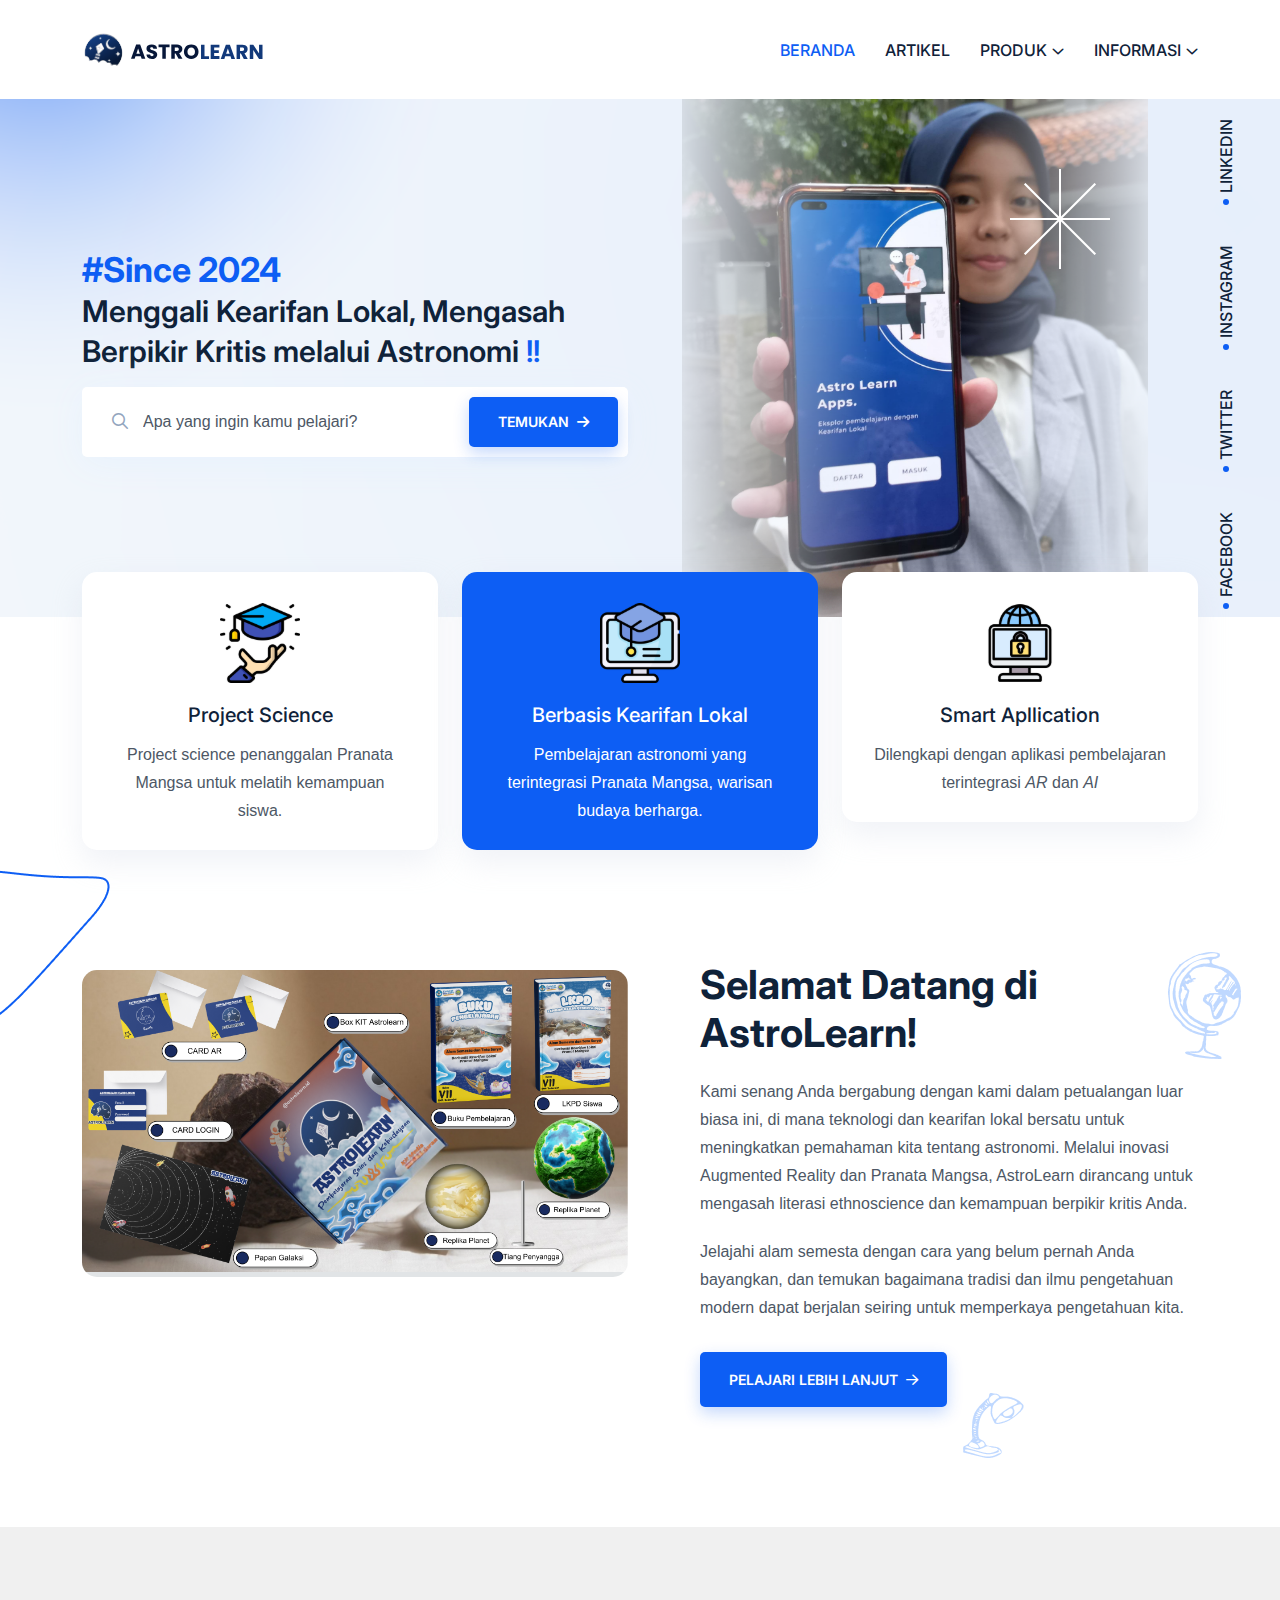
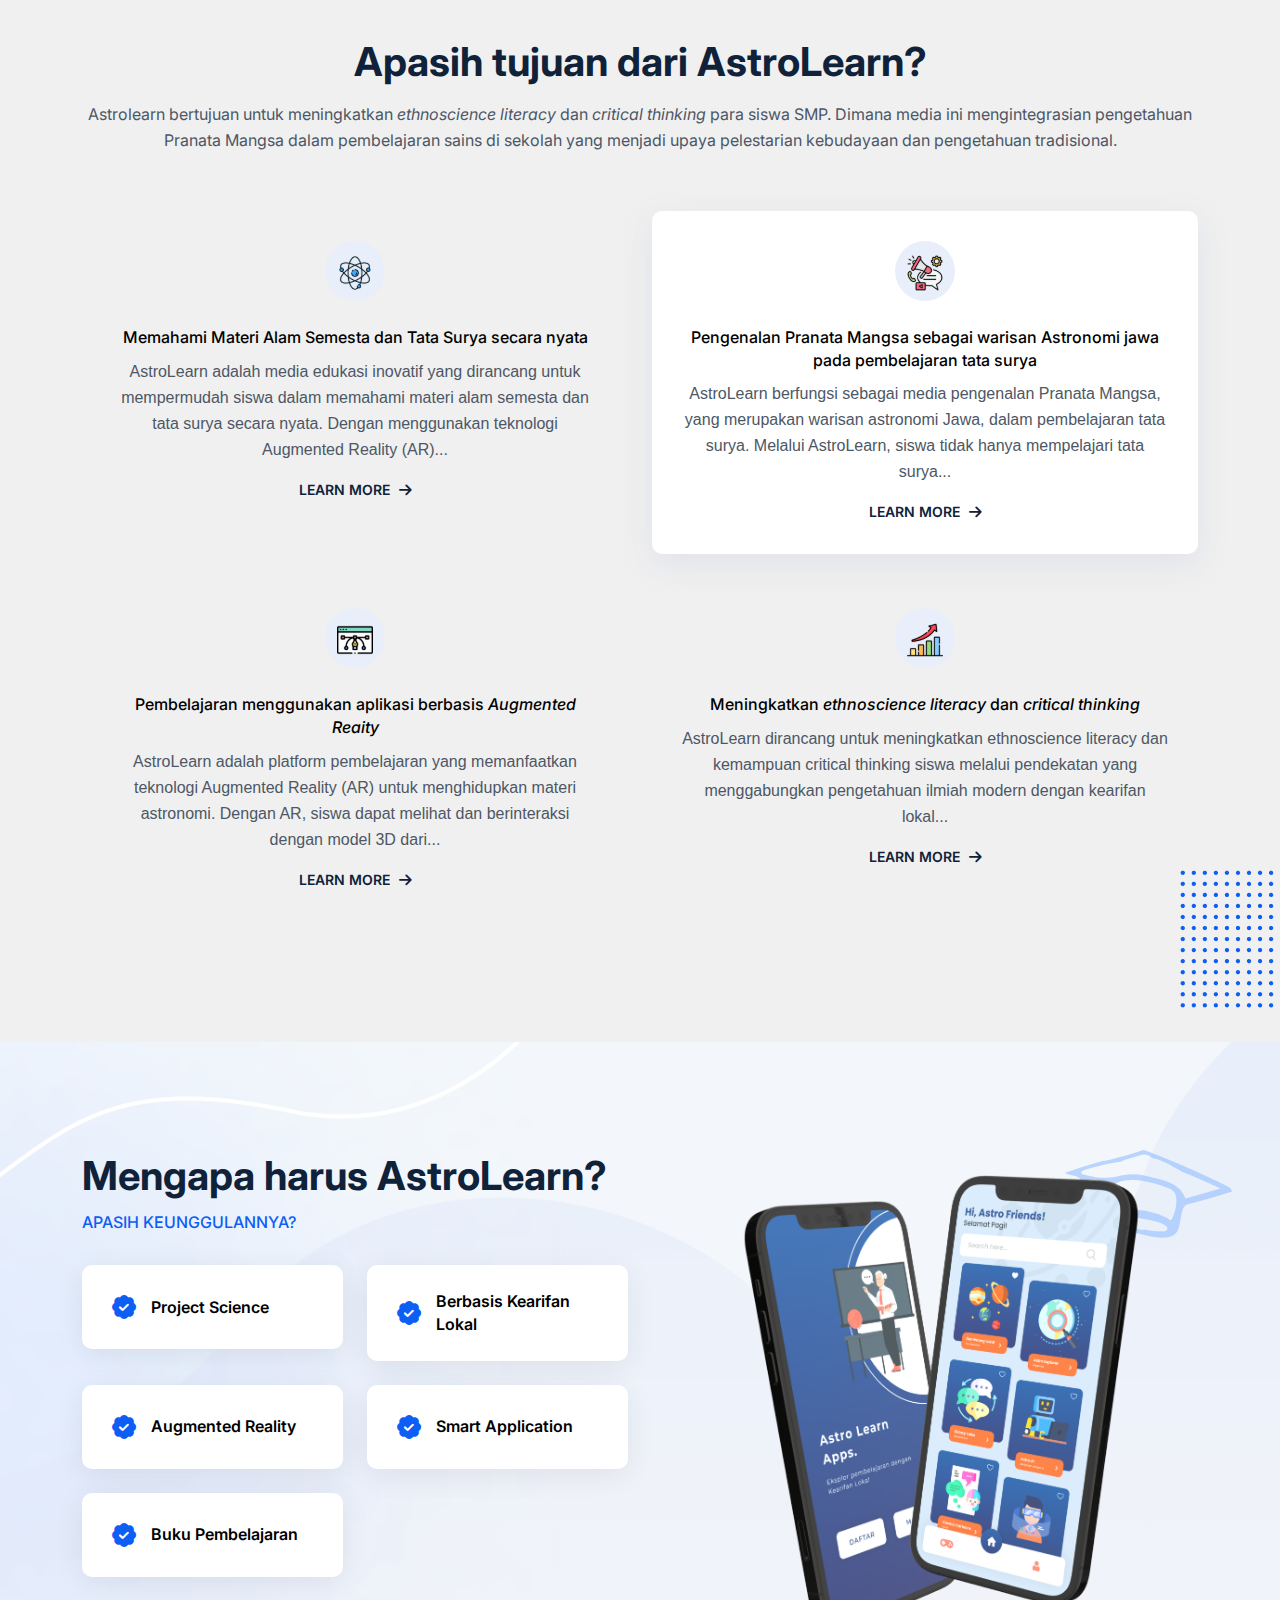
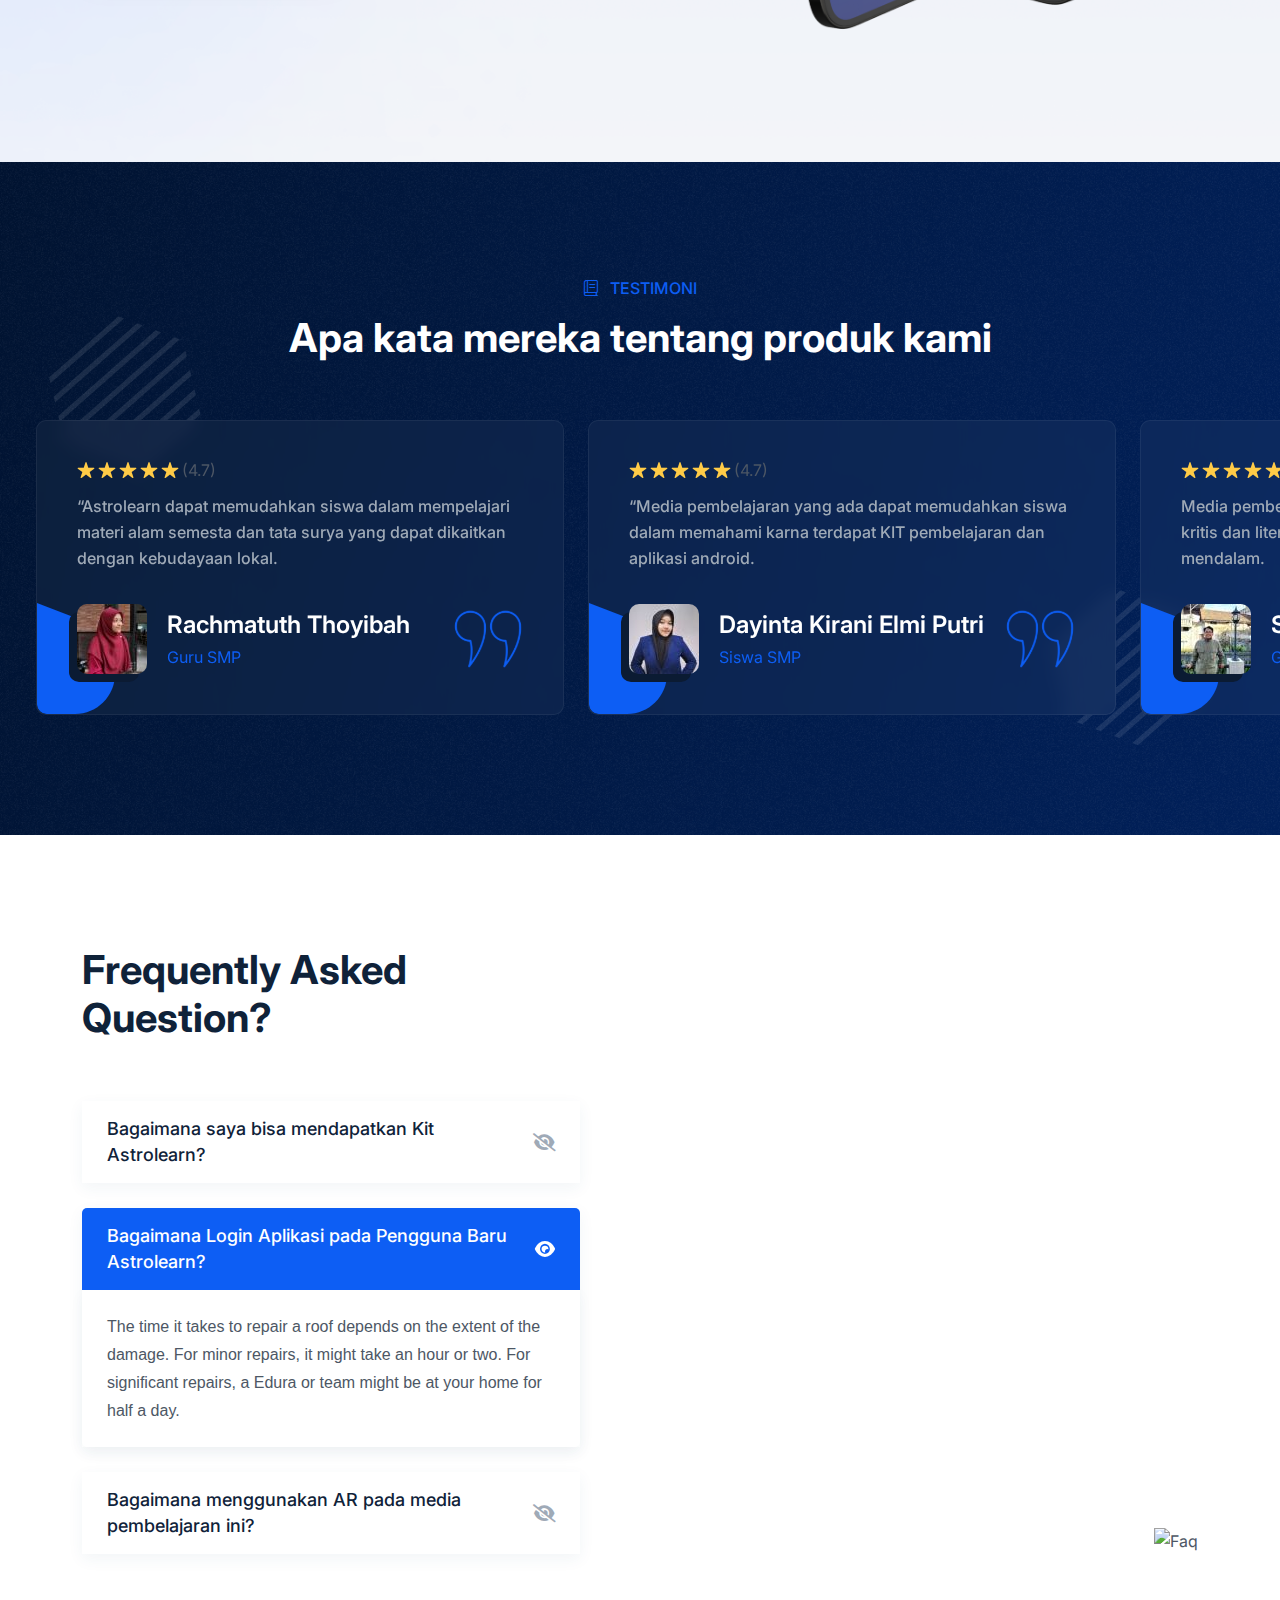
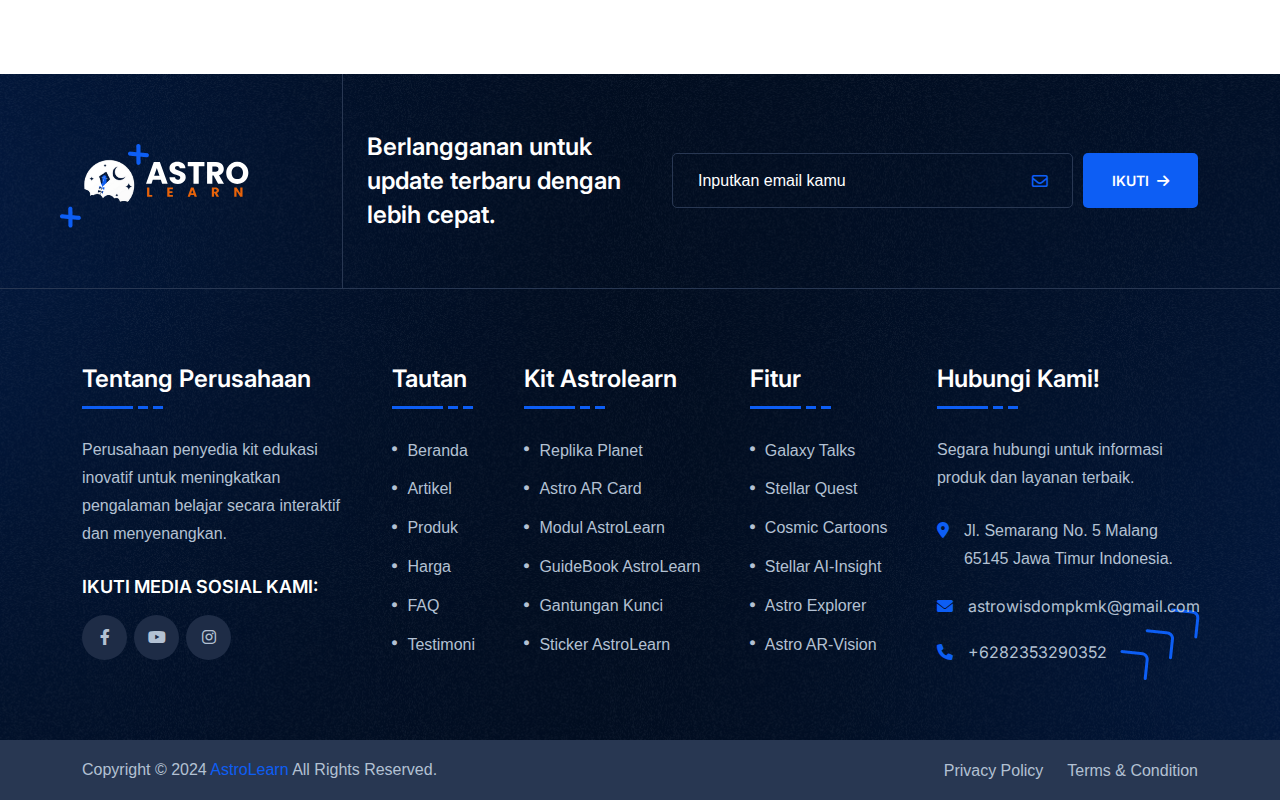
==== commit 536c2e24: "chore: change product and beranda page" ====
--- a/index.html
+++ b/index.html
@@ -229,9 +229,6 @@
                 <div class="col-lg-6 text-end">
                     <div class="hero-img4">
                         <img src="assets/img/hero/hero_thumb_4_1.png" alt="hero">
-                        <div class="img2 jump">
-                            <img src="assets/img/hero/hero_thumb_4_2.jpg" alt="shape">
-                        </div>
                     </div>
                 </div>
             </div>
@@ -247,9 +244,7 @@
         </div>
     </div>
     <!--======== / Hero Section ========-->
-    <!--==============================
-Service Area  
-==============================-->
+    <!--============================== Service Area ==============================-->
     <section class="service-sec-2 ">
         <div class="container">
             <div class="row gy-4 justify-content-center">
@@ -328,39 +323,8 @@
         </div>
     </div>
     
-    <!--============================== Counter Area ==============================-->
-    <div class="counter-area-2" data-bg-src="assets/img/bg/counter-bg_1.png">
-        <div class="container">
-            <div class="row justify-content-between">
-                <div class="col-sm-6 col-xl-3 counter-card-wrap">
-                    <div class="counter-card">
-                        <h2 class="counter-card_number"><span class="counter-number">3.9</span>k<span class="fw-normal">+</span></h2>
-                        <p class="counter-card_text"><strong>Successfully</strong> Trained</p>
-                    </div>
-                </div>
-                <div class="col-sm-6 col-xl-3 counter-card-wrap">
-                    <div class="counter-card">
-                        <h2 class="counter-card_number"><span class="counter-number">15.8</span>k<span class="fw-normal">+</span></h2>
-                        <p class="counter-card_text"><strong>Classes</strong> Completed</p>
-                    </div>
-                </div>
-                <div class="col-sm-6 col-xl-3 counter-card-wrap">
-                    <div class="counter-card">
-                        <h2 class="counter-card_number"><span class="counter-number">97.5</span>k<span class="fw-normal">+</span></h2>
-                        <p class="counter-card_text"><strong>Satisfaction</strong> Rate</p>
-                    </div>
-                </div>
-                <div class="col-sm-6 col-xl-3 counter-card-wrap">
-                    <div class="counter-card">
-                        <h2 class="counter-card_number"><span class="counter-number">100.2</span>k<span class="fw-normal">+</span></h2>
-                        <p class="counter-card_text"><strong>Students</strong> Community</p>
-                    </div>
-                </div>
-            </div>
-        </div>
-    </div>
     <!--============================== Contact Area ==============================-->
-    <div class="space overflow-hidden">
+    <div class="space overflow-hidden" style="background-color: #f0f0f0;">
         <div class="shape-mockup category_3_shape1 jump d-lg-block d-none" data-bottom="3%" data-right="-3%">
             <img src="assets/img/normal/category_3_shape1.png" alt="img">
         </div>
@@ -368,7 +332,7 @@
             <div class="title-area text-center">
                 <!-- <span class="sub-title"><i class="fal fa-book me-2"></i> Our Course Categories</span> -->
                 <h2 class="sec-title">Apasih tujuan dari AstroLearn?</h2>
-                <span class="category-card_text">Astrolearn bertujuan untuk meningkatkan <i>ethnoscience literacy</i> dan <i>critical thinking</i> para siswa SMA. Dimana media ini mengintegrasian pengetahuan Pranata Mangsa dalam pembelajaran sains di sekolah yang menjadi upaya pelestarian kebudayaan dan pengetahuan tradisional.</span>
+                <span class="category-card_text">Astrolearn bertujuan untuk meningkatkan <i>ethnoscience literacy</i> dan <i>critical thinking</i> para siswa SMP. Dimana media ini mengintegrasian pengetahuan Pranata Mangsa dalam pembelajaran sains di sekolah yang menjadi upaya pelestarian kebudayaan dan pengetahuan tradisional.</span>
             </div>
             <div class="row gy-4">
                 <div class="col-lg-6 col-xl-6 col-md-12">
@@ -504,8 +468,8 @@
         </div>
         <div class="container">
             <div class="title-area text-center">
-                <span class="sub-title"><i class="fal fa-book me-2"></i> Our Students Testimonials</span>
-                <h2 class="sec-title text-white">Students Say’s About Us!</h2>
+                <span class="sub-title"><i class="fal fa-book me-2"></i> Testimoni</span>
+                <h2 class="sec-title text-white">Apa kata mereka tentang produk kami</h2>
             </div>
         </div>
         <div class="container-fluid">
@@ -531,11 +495,11 @@
                         </div>
                         <div class="testi-box_bottom">
                             <div class="testi-box_img">
-                                <img src="assets/img/testimonial/testi_3_1.jpg" alt="Avater">
+                                <img src="assets/img/testimonial/rachma.jpg" alt="Avater">
                             </div>
                             <div class="testi-box-author-details">
                                 <h3 class="testi-box_name">Rachmatuth Thoyibah</h3>
-                                <span class="testi-box_desig">Guru SMA</span>
+                                <span class="testi-box_desig">Guru SMP</span>
                             </div>
                             <div class="testi-box_quote">
                                 <img src="assets/img/icon/testi-quote2.svg" alt="quote">
@@ -560,15 +524,15 @@
                         </div>
                         <div class="testi-box_content">
 
-                            <p class="testi-box_text">“Astrolearn dapat memudahkan siswa dalam mempelajari materi alam semesta dan tata surya yang dapat dikaitkan dengan kebudayaan lokal.</p>
+                            <p class="testi-box_text">“Media pembelajaran yang ada dapat memudahkan siswa dalam memahami karna terdapat KIT pembelajaran dan aplikasi android.</p>
                         </div>
                         <div class="testi-box_bottom">
                             <div class="testi-box_img">
-                                <img src="assets/img/testimonial/testi_3_1.jpg" alt="Avater">
+                                <img src="assets/img/testimonial/dayinta.jpg" alt="Avater">
                             </div>
                             <div class="testi-box-author-details">
-                                <h3 class="testi-box_name">Rachmatuth Thoyibah</h3>
-                                <span class="testi-box_desig">Guru SMA</span>
+                                <h3 class="testi-box_name">Dayinta Kirani Elmi Putri</h3>
+                                <span class="testi-box_desig">Siswa SMP</span>
                             </div>
                             <div class="testi-box_quote">
                                 <img src="assets/img/icon/testi-quote2.svg" alt="quote">
@@ -597,11 +561,11 @@
                         </div>
                         <div class="testi-box_bottom">
                             <div class="testi-box_img">
-                                <img src="assets/img/testimonial/testi_3_2.jpg" alt="Avater">
+                                <img src="assets/img/testimonial/shiyam.jpg" alt="Avater">
                             </div>
                             <div class="testi-box-author-details">
                                 <h3 class="testi-box_name">Shiyam Budi Bonggo P.</h3>
-                                <span class="testi-box_desig">Guru SMA</span>
+                                <span class="testi-box_desig">Guru SMP</span>
                             </div>
                             <div class="testi-box_quote">
                                 <img src="assets/img/icon/testi-quote2.svg" alt="quote">
@@ -630,11 +594,11 @@
                         </div>
                         <div class="testi-box_bottom">
                             <div class="testi-box_img">
-                                <img src="assets/img/testimonial/testi_3_3.jpg" alt="Avater">
+                                <img src="assets/img/testimonial/dayinta.jpg" alt="Avater">
                             </div>
                             <div class="testi-box-author-details">
                                 <h3 class="testi-box_name">Dayinta Kirani Elmi Putri</h3>
-                                <span class="testi-box_desig">Siswa SMA</span>
+                                <span class="testi-box_desig">Siswa SMP</span>
                             </div>
                             <div class="testi-box_quote">
                                 <img src="assets/img/icon/testi-quote2.svg" alt="quote">
@@ -816,7 +780,7 @@
                                     <div class="info-box_icon">
                                         <i class="fas fa-envelope"></i>
                                     </div>
-                                    <a href="mailto:info@Edura.com" class="info-box_link">bantuan@astrolearn.com</a>
+                                    <a href="mailto:info@Edura.com" class="info-box_link">astrowisdompkmk@gmail.com</a>
                                 </div>
                                 <div class="info-box-wrap">
                                     <div class="info-box_icon">
